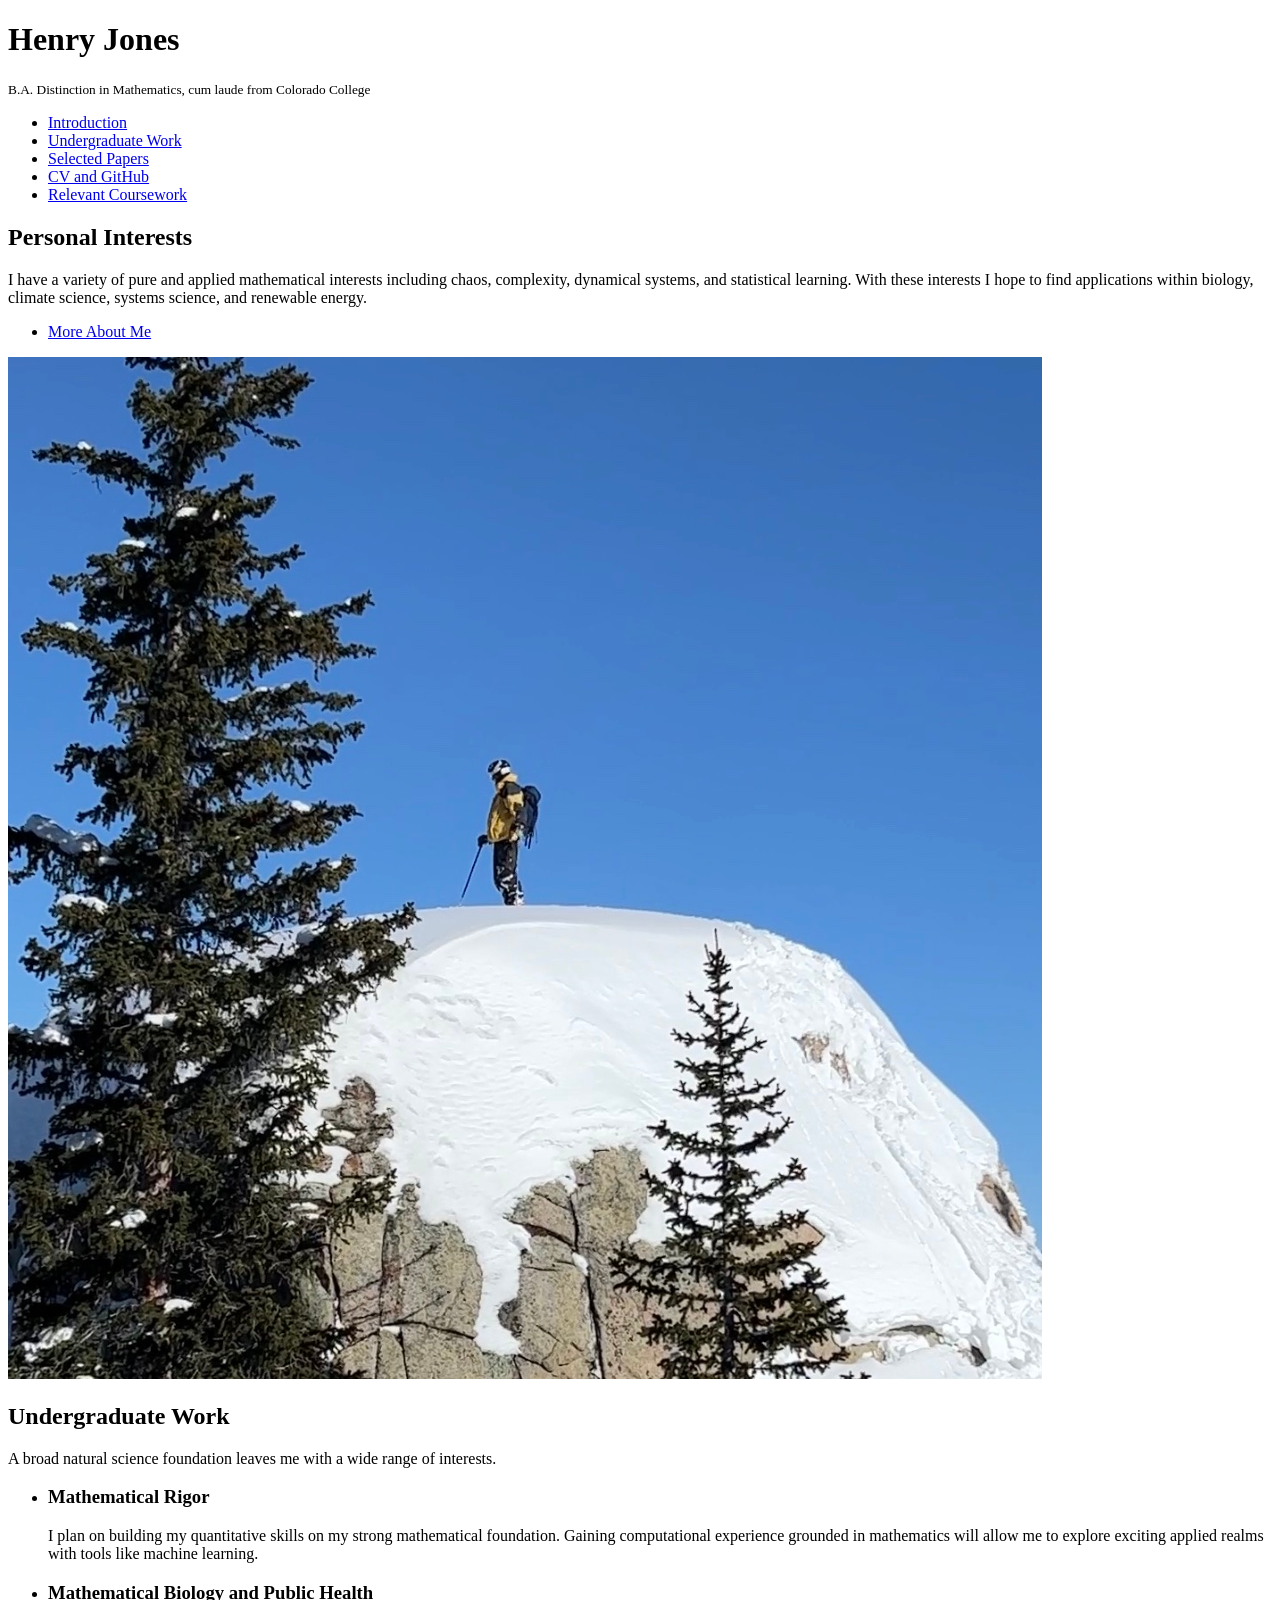
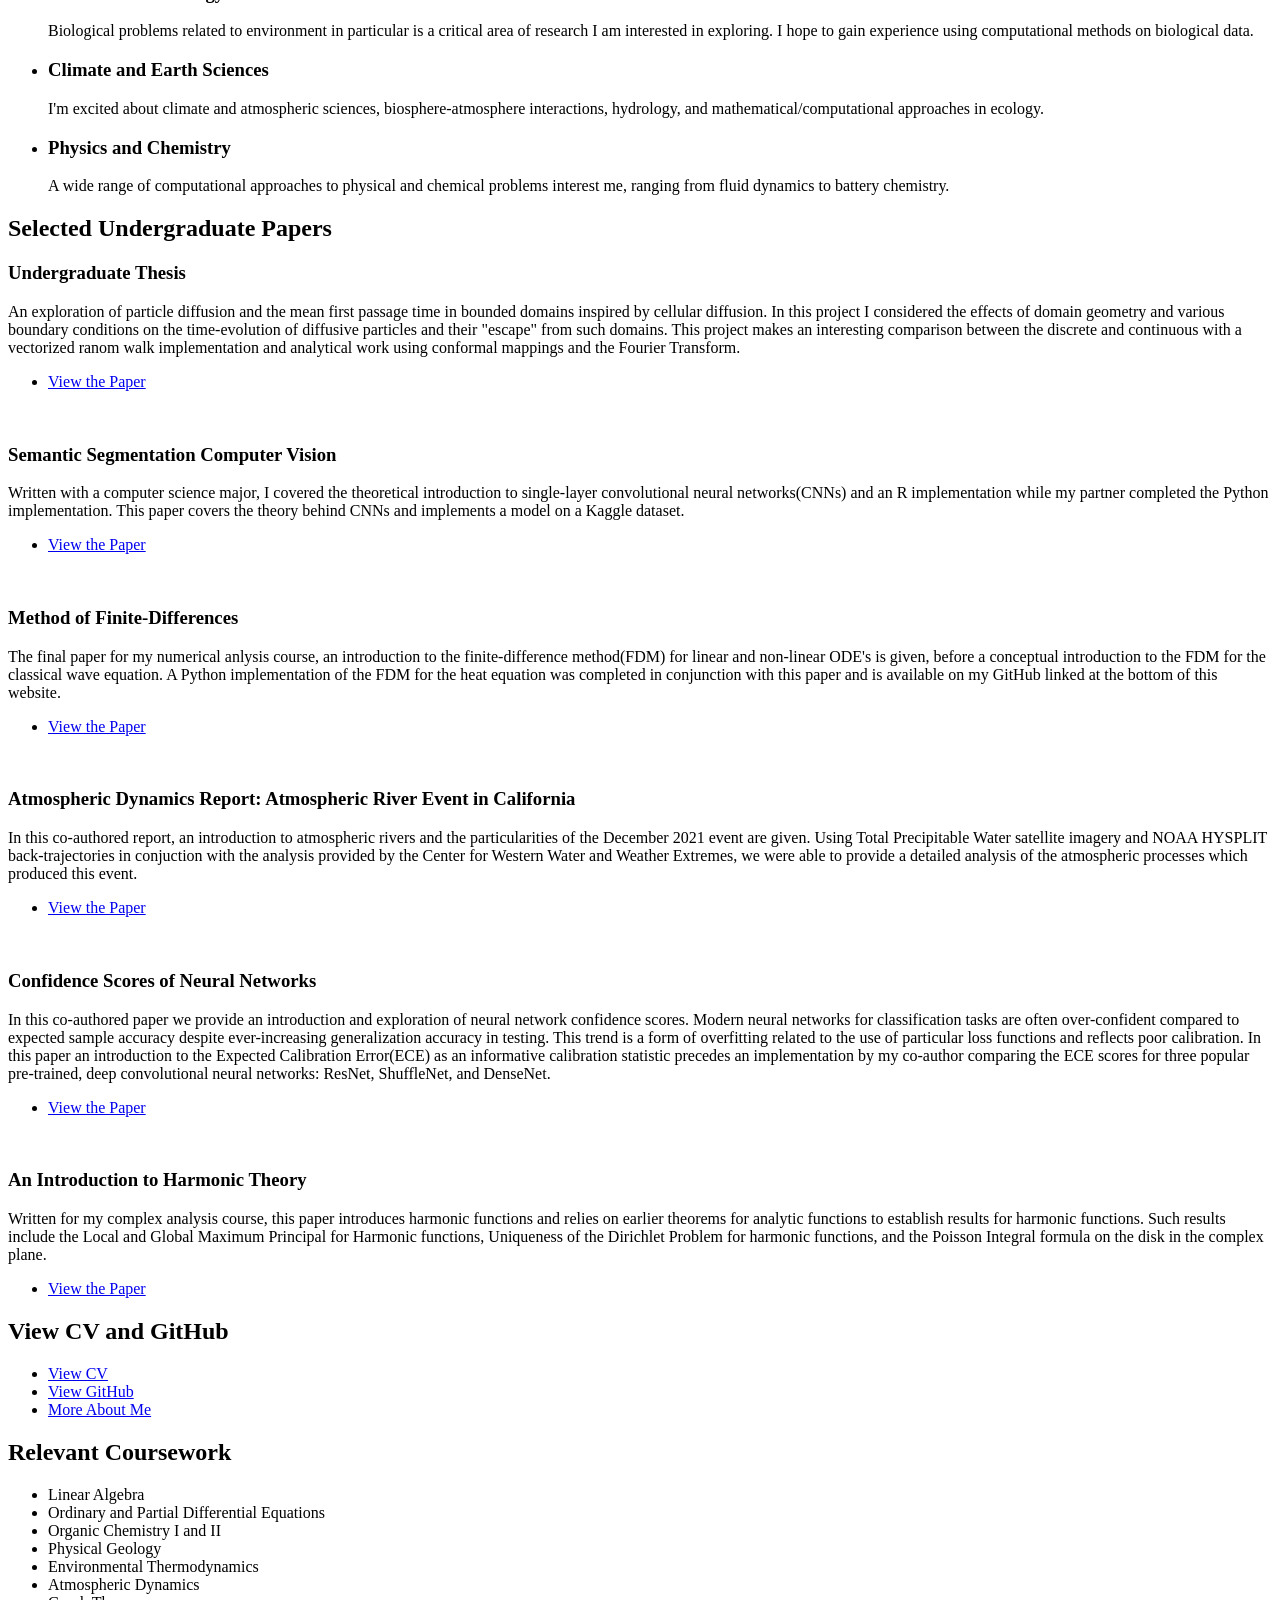
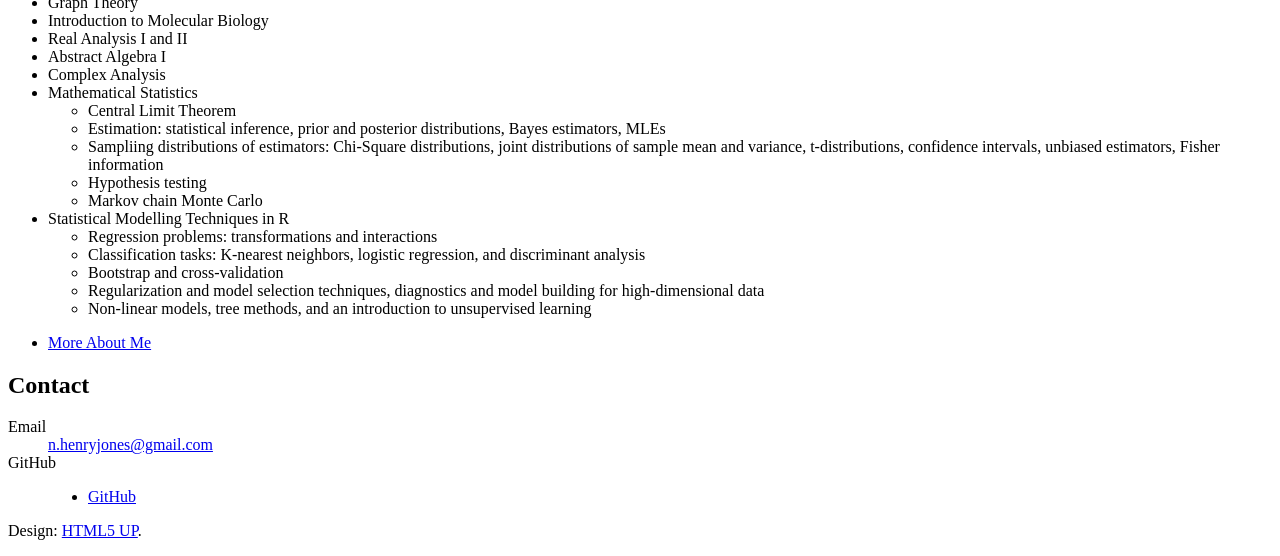
==== index.html @ f5f54dd8 "Updated Website" ====
<!DOCTYPE HTML>
<!--
	Stellar by HTML5 UP
	html5up.net | @ajlkn
	Free for personal and commercial use under the CCA 3.0 license (html5up.net/license)
-->
<html>
	<head>
		<title>Henry Jones</title>
		<meta charset="utf-8" />
		<meta name="viewport" content="width=device-width, initial-scale=1, user-scalable=no" />
		<link rel="stylesheet" href="assets/css/main.css" />
		<noscript><link rel="stylesheet" href="assets/css/noscript.css" /></noscript>
	</head>
	<body class="is-preload">

		<!-- Wrapper -->
			<div id="wrapper">

				<!-- Header -->
					<header id="header" class="alt">
						<h1>Henry Jones</h1>
						<p><small>B.A. Distinction in Mathematics, cum laude from Colorado College</small></p>
					</header>

				<!-- Nav -->
					<nav id="nav">
						<ul>
							<li><a href="#intro" class="active">Introduction</a></li>
							<li><a href="#first">Undergraduate Work</a></li>
							<li><a href="#second">Selected Papers</a></li>
							<li><a href="#cta">CV and GitHub</a></li>
							<li><a href="#courses">Relevant Coursework</a></li>
						</ul>
					</nav>

				<!-- Main -->
					<div id="main">

						<!-- Introduction -->
							<section id="intro" class="main">
								<div class="spotlight">
									<div class="content">
										<header class="major">
											<h2>Personal Interests</h2>
										</header>
										<p>I have a variety of pure and applied mathematical interests including chaos, complexity, dynamical systems, and statistical learning. With these interests I hope to find applications within biology, climate science, systems science, and renewable energy.</p>
										<ul class="actions">
											<li><a href="generic.html" class="button">More About Me</a></li>
										</ul>
									</div>
									<span class="image"><img src="images/me.jpg" alt="" /></span>
								</div>
							</section>

						<!-- First Section -->
							<section id="first" class="main special">
								<header class="major">
									<h2>Undergraduate Work</h2>
									<p>A broad natural science foundation leaves me with a wide range of interests.</p>
								</header>
								<ul class="features">
									<li>
										<span class="icon solid major style5 fa-wave-square"></span>
										<h3>Mathematical Rigor</h3>
										<p>I plan on building my quantitative skills on my strong mathematical foundation. Gaining computational experience grounded in mathematics will allow me to explore exciting applied realms with tools like machine learning.</p>
									</li>
									<li>
										<span class="icon solid major style3 fa-virus"></span>
										<h3>Mathematical Biology and Public Health</h3>
										<p>Biological problems related to environment in particular is a critical area of research I am interested in exploring. I hope to gain experience using computational methods on biological data.</p>
									</li>
									<li>
										<span class="icon solid major style3 fa-cloud"></span>
										<h3>Climate and Earth Sciences</h3>
										<p>I'm excited about climate and atmospheric sciences, biosphere-atmosphere interactions, hydrology, and mathematical/computational approaches in ecology.</p>
									</li>
									<li>
										<span class="icon solid major style1 fa-flask"></span>
										<h3>Physics and Chemistry</h3>
										<p> A wide range of computational approaches to physical and chemical problems interest me, ranging from fluid dynamics to battery chemistry.</p>
									</li>
								</ul>
							</section>

						<!-- Second Section -->
							<section id="second" class="main special">
								<header class="major">
									<h2>Selected Undergraduate Papers</h2>
								</header>
								<!-- First Paper-->
								<h3>
								Undergraduate Thesis
								</h3>
								<p>An exploration of particle diffusion and the mean first passage time in bounded domains inspired by cellular diffusion. In this project I considered the effects of domain geometry and various boundary conditions on the time-evolution of diffusive particles and their "escape" from such domains. This project makes an interesting comparison between the discrete and continuous with a vectorized ranom walk implementation and analytical work using conformal mappings and the Fourier Transform.</p>
								<footer class="major">
									<ul class="actions special">
										<li><a href="Thesis_Final_update.html" target = "_blank" class="button">View the Paper</a></li>
									</ul>
								</footer>
								<br>
								<!-- Second Paper-->
								<h3>
									Semantic Segmentation Computer Vision
								</h3>
								<p>Written with a computer science major, I covered the theoretical introduction to single-layer convolutional neural networks(CNNs) and an R implementation while my partner completed the Python implementation. This paper covers the theory behind CNNs and implements a model on a Kaggle dataset.</p>
								<footer class="major">
									<ul class="actions special">
										<li><a href="Stat_Modeling_Final_Paper.html" target = "_blank" class="button">View the Paper</a></li>
									</ul>
								</footer>
								<br>
								<!-- Third Paper-->
								<h3>
									Method of Finite-Differences
								</h3>
								<p>The final paper for my numerical anlysis course, an introduction to the finite-difference method(FDM) for linear and non-linear ODE's is given, before a conceptual introduction to the FDM for the classical wave equation. A Python implementation of the FDM for the heat equation was completed in conjunction with this paper and is available on my GitHub linked at the bottom of this website. </p>
								<footer class="major">
									<ul class="actions special">
										<li><a href="Numerical_Final_Project.html" target = "_blank" class="button">View the Paper</a></li>
									</ul>
								</footer>
								<br>
								<!-- Fourth Paper-->
								<h3>
									Atmospheric Dynamics Report: Atmospheric River Event in California
								</h3>
								<p>In this co-authored report, an introduction to atmospheric rivers and the particularities of the December 2021 event are given. Using Total Precipitable Water satellite imagery and NOAA HYSPLIT back-trajectories in conjuction with the analysis provided by the Center for Western Water and Weather Extremes, we were able to provide a detailed analysis of the atmospheric processes which produced this event.</p>
								<footer class="major">
									<ul class="actions special">
										<li><a href="Copy_EV333_Final_Paper.html" target = "_blank" class="button">View the Paper</a></li>
									</ul>
								</footer>
								<br>
								<!-- Fifth Paper-->
								<h3>
									Confidence Scores of Neural Networks
								</h3>
								<p>In this co-authored paper we provide an introduction and exploration of neural network confidence scores. Modern neural networks for classification tasks are often over-confident compared to expected sample accuracy despite ever-increasing generalization accuracy in testing. This trend is a form of overfitting related to the use of particular loss functions and reflects poor calibration. In this paper an introduction to the Expected Calibration Error(ECE) as an informative calibration statistic precedes an implementation by my co-author comparing the ECE scores for three popular pre-trained, deep convolutional neural networks: ResNet, ShuffleNet, and DenseNet.</p>
								<footer class="major">
									<ul class="actions special">
										<li><a href="Math_Stat_Finalcopy.html" target = "_blank" class="button">View the Paper</a></li>
									</ul>
								</footer>
								<br>
								<!-- Sixth Paper-->
								<h3>
									An Introduction to Harmonic Theory
								</h3>
								<p>Written for my complex analysis course, this paper introduces harmonic functions and relies on earlier theorems for analytic functions to establish results for harmonic functions. Such results include the Local and Global Maximum Principal for Harmonic functions, Uniqueness of the Dirichlet Problem for harmonic functions, and the Poisson Integral formula on the disk in the complex plane.</p>
								<footer class="major">
									<ul class="actions special">
										<li><a href="Complex_Final_Paper_hjcopy.html" target = "_blank" class="button">View the Paper</a></li>
									</ul>
								</footer>
							</section>

						<!-- Get Started -->
							<section id="cta" class="main special">
								<header class="major">
									<h2>View CV and GitHub</h2>
								</header>
								<footer class="major">
									<ul class="actions special">
										<li><a href="henry_jones_website_CV.html" target = "_blank" class="button primary">View CV</a></li>
										<li><a href="https://github.com/henrynjones" target = "_blank" class="button primary">View GitHub</a></li>
										<li><a href="generic.html" class="button">More About Me</a></li>
									</ul>
								</footer>
							</section>
						<!-- Get Started -->
							<section id="courses" class="main">
								<header class="major">
									<h2 type = "align-center">Relevant Coursework</h2>
								</header>
								<footer dir= "ltr">
									<ul style="list-style-type:disc;">
										<li>Linear Algebra</li>
										<li>Ordinary and Partial Differential Equations</li>
										<li>Organic Chemistry I and II</li>
										<li>Physical Geology</li>
										<li>Environmental Thermodynamics</li>
										<li>Atmospheric Dynamics</li>
										<li>Graph Theory</li>
										<li>Introduction to Molecular Biology</li>
										<li>Real Analysis I and II</li>
										<li>Abstract Algebra I</li>
										<li>Complex Analysis</li>
										<li>Mathematical Statistics
											<ul>
												<li>Central Limit Theorem</li>
												<li>Estimation: statistical inference, prior and posterior distributions, Bayes estimators, MLEs</li>
												<li>Sampliing distributions of estimators: Chi-Square distributions, joint distributions of sample mean and variance, t-distributions, confidence intervals, unbiased estimators, Fisher information</li> 
												<li>Hypothesis testing</li> 
												<li>Markov chain Monte Carlo</li></ul>
										</li>
										<li>Statistical Modelling Techniques in R 
											<ul>
												<li>Regression problems: transformations and interactions</li>
												<li>Classification tasks: K-nearest neighbors, logistic regression, and discriminant analysis</li> 
												<li>Bootstrap and cross-validation</li> 
												<li>Regularization and model selection techniques, diagnostics and model building for high-dimensional data</li>
												<li>Non-linear models, tree methods, and an introduction to unsupervised learning</li>
											</ul>
										</li>
										
									</ul>
								</footer>
							</section>
					</div>

				<!-- Footer -->
				<footer id="footer">
					<section class = "minor">
						<!--<h2>Aliquam sed mauris</h2>-->
						<!--<p>Sed lorem ipsum dolor sit amet et nullam consequat feugiat consequat magna adipiscing tempus etiam dolore veroeros. eget dapibus mauris. Cras aliquet, nisl ut viverra sollicitudin, ligula erat egestas velit, vitae tincidunt odio.</p>-->
						<ul class="actions">
							<li><a href="generic.html" class="button">More About Me</a></li>
						</ul>
					</section>
					<section class = "major">
						<h2>Contact</h2>
						<dl class="alt">
							<!--<dt>Address</dt>-->
							<!--<dd>1234 Somewhere Road &bull; Nashville, TN 00000 &bull; USA</dd>-->
							<!--<dt>Phone</dt>-->
							<!--<dd>(000) 000-0000 x 0000</dd>-->
							<dt>Email</dt>
							<dd><a href="mailto:n.henryjones@gmail.com">n.henryjones@gmail.com</a></dd>
							<dt>GitHub</dt>
							<dd>
							<ul class="icons">
								<li><a href="https://github.com/henrynjones" target = "_blank" class="icon brands fa-github alt"><span class="label">GitHub</span></a></li>
							</ul>
							</dd>
						</dl>
					</section>
					<p class="copyright"> Design: <a href="https://html5up.net">HTML5 UP</a>.</p>
				</footer>

			</div>

		<!-- Scripts -->
			<script src="assets/js/jquery.min.js"></script>
			<script src="assets/js/jquery.scrollex.min.js"></script>
			<script src="assets/js/jquery.scrolly.min.js"></script>
			<script src="assets/js/browser.min.js"></script>
			<script src="assets/js/breakpoints.min.js"></script>
			<script src="assets/js/util.js"></script>
			<script src="assets/js/main.js"></script>

	</body>
</html>
---- assets/css/main.css ----
@import url(fontawesome-all.min.css);
@import 'https://fonts.googleapis.com/css?family=Source+Sans+Pro:300,400';

/*
	Stellar by HTML5 UP
	html5up.net | @ajlkn
	Free for personal and commercial use under the CCA 3.0 license (html5up.net/license)
*/

html, body, div, span, applet, object,
iframe, h1, h2, h3, h4, h5, h6, p, blockquote,
pre, a, abbr, acronym, address, big, cite,
code, del, dfn, em, img, ins, kbd, q, s, samp,
small, strike, strong, sub, sup, tt, var, b,
u, i, center, dl, dt, dd, ol, ul, li, fieldset,
form, label, legend, table, caption, tbody,
tfoot, thead, tr, th, td, article, aside,
canvas, details, embed, figure, figcaption,
footer, header, hgroup, menu, nav, output, ruby,
section, summary, time, mark, audio, video {
	margin: 0;
	padding: 0;
	border: 0;
	font-size: 100%;
	font: inherit;
	vertical-align: baseline;}

article, aside, details, figcaption, figure,
footer, header, hgroup, menu, nav, section {
	display: block;}

body {
	line-height: 1;
}

ol, ul {
	list-style: none;
}

blockquote, q {
	quotes: none;
}

	blockquote:before, blockquote:after, q:before, q:after {
		content: '';
		content: none;
	}

table {
	border-collapse: collapse;
	border-spacing: 0;
}

body {
	-webkit-text-size-adjust: none;
}

mark {
	background-color: transparent;
	color: inherit;
}

input::-moz-focus-inner {
	border: 0;
	padding: 0;
}

input, select, textarea {
	-moz-appearance: none;
	-webkit-appearance: none;
	-ms-appearance: none;
	appearance: none;
}

/* Basic */

	@-ms-viewport {
		width: device-width;
	}

	body {
		-ms-overflow-style: scrollbar;
	}

	@media screen and (max-width: 480px) {

		html, body {
			min-width: 320px;
		}

	}

	html {
		box-sizing: border-box;
	}

	*, *:before, *:after {
		box-sizing: inherit;
	}

	body {
		background-color: #935d8c;
		background-image: url("images/overlay.png"), -moz-linear-gradient(45deg, #e37682 15%, #5f4d93 85%);
		background-image: url("images/overlay.png"), -webkit-linear-gradient(45deg, #e37682 15%, #5f4d93 85%);
		background-image: url("images/overlay.png"), -ms-linear-gradient(45deg, #e37682 15%, #5f4d93 85%);
		background-image: url("images/overlay.png"), linear-gradient(45deg, #e37682 15%, #5f4d93 85%);
	}

		body.is-preload *, body.is-preload *:before, body.is-preload *:after {
			-moz-animation: none !important;
			-webkit-animation: none !important;
			-ms-animation: none !important;
			animation: none !important;
			-moz-transition: none !important;
			-webkit-transition: none !important;
			-ms-transition: none !important;
			transition: none !important;
		}

/* Type */

	body {
		background-color: #935d8c;
		color: rgba(255, 255, 255, 0.65);
	}

	body, input, select, textarea {
		font-family: "Source Sans Pro", Helvetica, sans-serif;
		font-size: 17pt;
		font-weight: 300;
		line-height: 1.65;
	}

		@media screen and (max-width: 1680px) {

			body, input, select, textarea {
				font-size: 14pt;
			}

		}

		@media screen and (max-width: 1280px) {

			body, input, select, textarea {
				font-size: 12pt;
			}

		}

		@media screen and (max-width: 360px) {

			body, input, select, textarea {
				font-size: 11pt;
			}

		}

	a {
		-moz-transition: color 0.2s ease, border-bottom 0.2s ease;
		-webkit-transition: color 0.2s ease, border-bottom 0.2s ease;
		-ms-transition: color 0.2s ease, border-bottom 0.2s ease;
		transition: color 0.2s ease, border-bottom 0.2s ease;
		text-decoration: none;
		border-bottom: dotted 1px;
		color: inherit;
	}

		a:hover {
			border-bottom-color: transparent;
		}

	strong, b {
		font-weight: 400;
	}

	em, i {
		font-style: italic;
	}

	p {
		margin: 0 0 2em 0;
	}

		p.content {
			-moz-columns: 20em 2;
			-webkit-columns: 20em 2;
			-ms-columns: 20em 2;
			columns: 20em 2;
			-moz-column-gap: 2em;
			-webkit-column-gap: 2em;
			-ms-column-gap: 2em;
			column-gap: 2em;
			text-align: justify;
		}

	h1, h2, h3, h4, h5, h6 {
		font-weight: 300;
		line-height: 1.5;
		margin: 0 0 0.7em 0;
		letter-spacing: -0.025em;
	}

		h1 a, h2 a, h3 a, h4 a, h5 a, h6 a {
			color: inherit;
			text-decoration: none;
		}

	h1 {
		font-size: 2.5em;
		line-height: 1.2;
	}

	h2 {
		font-size: 1.5em;
	}

	h3 {
		font-size: 1.25em;
	}

	h4 {
		font-size: 1.1em;
	}

	h5 {
		font-size: 0.9em;
	}

	h6 {
		font-size: 0.7em;
	}

	@media screen and (max-width: 736px) {

		h1 {
			font-size: 2em;
		}

	}

	sub {
		font-size: 0.8em;
		position: relative;
		top: 0.5em;
	}

	sup {
		font-size: 0.8em;
		position: relative;
		top: -0.5em;
	}

	blockquote {
		border-left: solid 4px;
		font-style: italic;
		margin: 0 0 2em 0;
		padding: 0.5em 0 0.5em 2em;
	}

	code {
		border-radius: 8px;
		border: solid 1px;
		font-family: "Courier New", monospace;
		font-size: 0.9em;
		margin: 0 0.25em;
		padding: 0.25em 0.65em;
	}

	pre {
		-webkit-overflow-scrolling: touch;
		font-family: "Courier New", monospace;
		font-size: 0.9em;
		margin: 0 0 2em 0;
	}

		pre code {
			display: block;
			line-height: 1.75;
			padding: 1em 1.5em;
			overflow-x: auto;
		}

	hr {
		border: 0;
		border-bottom: solid 1px;
		margin: 2em 0;
	}

		hr.major {
			margin: 3em 0;
		}

	.align-left {
		text-align: left;
	}

	.align-center {
		text-align: center;
	}

	.align-right {
		text-align: right;
	}

	input, select, textarea {
		color: #ffffff;
	}

	a:hover {
		color: #ffffff;
	}

	strong, b {
		color: #ffffff;
	}

	h1, h2, h3, h4, h5, h6 {
		color: #ffffff;
	}

	blockquote {
		border-left-color: rgba(255, 255, 255, 0.35);
	}

	code {
		background: rgba(255, 255, 255, 0.075);
		border-color: rgba(255, 255, 255, 0.35);
	}

	hr {
		border-bottom-color: rgba(255, 255, 255, 0.35);
	}

/* Row */

	.row {
		display: flex;
		flex-wrap: wrap;
		box-sizing: border-box;
		align-items: stretch;
	}

		.row > * {
			box-sizing: border-box;
		}

		.row.gtr-uniform > * > :last-child {
			margin-bottom: 0;
		}

		.row.aln-left {
			justify-content: flex-start;
		}

		.row.aln-center {
			justify-content: center;
		}

		.row.aln-right {
			justify-content: flex-end;
		}

		.row.aln-top {
			align-items: flex-start;
		}

		.row.aln-middle {
			align-items: center;
		}

		.row.aln-bottom {
			align-items: flex-end;
		}

		.row > .imp {
			order: -1;
		}

		.row > .col-1 {
			width: 8.33333%;
		}

		.row > .off-1 {
			margin-left: 8.33333%;
		}

		.row > .col-2 {
			width: 16.66667%;
		}

		.row > .off-2 {
			margin-left: 16.66667%;
		}

		.row > .col-3 {
			width: 25%;
		}

		.row > .off-3 {
			margin-left: 25%;
		}

		.row > .col-4 {
			width: 33.33333%;
		}

		.row > .off-4 {
			margin-left: 33.33333%;
		}

		.row > .col-5 {
			width: 41.66667%;
		}

		.row > .off-5 {
			margin-left: 41.66667%;
		}

		.row > .col-6 {
			width: 50%;
		}

		.row > .off-6 {
			margin-left: 50%;
		}

		.row > .col-7 {
			width: 58.33333%;
		}

		.row > .off-7 {
			margin-left: 58.33333%;
		}

		.row > .col-8 {
			width: 66.66667%;
		}

		.row > .off-8 {
			margin-left: 66.66667%;
		}

		.row > .col-9 {
			width: 75%;
		}

		.row > .off-9 {
			margin-left: 75%;
		}

		.row > .col-10 {
			width: 83.33333%;
		}

		.row > .off-10 {
			margin-left: 83.33333%;
		}

		.row > .col-11 {
			width: 91.66667%;
		}

		.row > .off-11 {
			margin-left: 91.66667%;
		}

		.row > .col-12 {
			width: 100%;
		}

		.row > .off-12 {
			margin-left: 100%;
		}

		.row.gtr-0 {
			margin-top: 0;
			margin-left: 0em;
		}

			.row.gtr-0 > * {
				padding: 0 0 0 0em;
			}

			.row.gtr-0.gtr-uniform {
				margin-top: 0em;
			}

				.row.gtr-0.gtr-uniform > * {
					padding-top: 0em;
				}

		.row.gtr-25 {
			margin-top: 0;
			margin-left: -0.375em;
		}

			.row.gtr-25 > * {
				padding: 0 0 0 0.375em;
			}

			.row.gtr-25.gtr-uniform {
				margin-top: -0.375em;
			}

				.row.gtr-25.gtr-uniform > * {
					padding-top: 0.375em;
				}

		.row.gtr-50 {
			margin-top: 0;
			margin-left: -0.75em;
		}

			.row.gtr-50 > * {
				padding: 0 0 0 0.75em;
			}

			.row.gtr-50.gtr-uniform {
				margin-top: -0.75em;
			}

				.row.gtr-50.gtr-uniform > * {
					padding-top: 0.75em;
				}

		.row {
			margin-top: 0;
			margin-left: -1.5em;
		}

			.row > * {
				padding: 0 0 0 1.5em;
			}

			.row.gtr-uniform {
				margin-top: -1.5em;
			}

				.row.gtr-uniform > * {
					padding-top: 1.5em;
				}

		.row.gtr-150 {
			margin-top: 0;
			margin-left: -2.25em;
		}

			.row.gtr-150 > * {
				padding: 0 0 0 2.25em;
			}

			.row.gtr-150.gtr-uniform {
				margin-top: -2.25em;
			}

				.row.gtr-150.gtr-uniform > * {
					padding-top: 2.25em;
				}

		.row.gtr-200 {
			margin-top: 0;
			margin-left: -3em;
		}

			.row.gtr-200 > * {
				padding: 0 0 0 3em;
			}

			.row.gtr-200.gtr-uniform {
				margin-top: -3em;
			}

				.row.gtr-200.gtr-uniform > * {
					padding-top: 3em;
				}

		@media screen and (max-width: 1680px) {

			.row {
				display: flex;
				flex-wrap: wrap;
				box-sizing: border-box;
				align-items: stretch;
			}

				.row > * {
					box-sizing: border-box;
				}

				.row.gtr-uniform > * > :last-child {
					margin-bottom: 0;
				}

				.row.aln-left {
					justify-content: flex-start;
				}

				.row.aln-center {
					justify-content: center;
				}

				.row.aln-right {
					justify-content: flex-end;
				}

				.row.aln-top {
					align-items: flex-start;
				}

				.row.aln-middle {
					align-items: center;
				}

				.row.aln-bottom {
					align-items: flex-end;
				}

				.row > .imp-xlarge {
					order: -1;
				}

				.row > .col-1-xlarge {
					width: 8.33333%;
				}

				.row > .off-1-xlarge {
					margin-left: 8.33333%;
				}

				.row > .col-2-xlarge {
					width: 16.66667%;
				}

				.row > .off-2-xlarge {
					margin-left: 16.66667%;
				}

				.row > .col-3-xlarge {
					width: 25%;
				}

				.row > .off-3-xlarge {
					margin-left: 25%;
				}

				.row > .col-4-xlarge {
					width: 33.33333%;
				}

				.row > .off-4-xlarge {
					margin-left: 33.33333%;
				}

				.row > .col-5-xlarge {
					width: 41.66667%;
				}

				.row > .off-5-xlarge {
					margin-left: 41.66667%;
				}

				.row > .col-6-xlarge {
					width: 50%;
				}

				.row > .off-6-xlarge {
					margin-left: 50%;
				}

				.row > .col-7-xlarge {
					width: 58.33333%;
				}

				.row > .off-7-xlarge {
					margin-left: 58.33333%;
				}

				.row > .col-8-xlarge {
					width: 66.66667%;
				}

				.row > .off-8-xlarge {
					margin-left: 66.66667%;
				}

				.row > .col-9-xlarge {
					width: 75%;
				}

				.row > .off-9-xlarge {
					margin-left: 75%;
				}

				.row > .col-10-xlarge {
					width: 83.33333%;
				}

				.row > .off-10-xlarge {
					margin-left: 83.33333%;
				}

				.row > .col-11-xlarge {
					width: 91.66667%;
				}

				.row > .off-11-xlarge {
					margin-left: 91.66667%;
				}

				.row > .col-12-xlarge {
					width: 100%;
				}

				.row > .off-12-xlarge {
					margin-left: 100%;
				}

				.row.gtr-0 {
					margin-top: 0;
					margin-left: 0em;
				}

					.row.gtr-0 > * {
						padding: 0 0 0 0em;
					}

					.row.gtr-0.gtr-uniform {
						margin-top: 0em;
					}

						.row.gtr-0.gtr-uniform > * {
							padding-top: 0em;
						}

				.row.gtr-25 {
					margin-top: 0;
					margin-left: -0.375em;
				}

					.row.gtr-25 > * {
						padding: 0 0 0 0.375em;
					}

					.row.gtr-25.gtr-uniform {
						margin-top: -0.375em;
					}

						.row.gtr-25.gtr-uniform > * {
							padding-top: 0.375em;
						}

				.row.gtr-50 {
					margin-top: 0;
					margin-left: -0.75em;
				}

					.row.gtr-50 > * {
						padding: 0 0 0 0.75em;
					}

					.row.gtr-50.gtr-uniform {
						margin-top: -0.75em;
					}

						.row.gtr-50.gtr-uniform > * {
							padding-top: 0.75em;
						}

				.row {
					margin-top: 0;
					margin-left: -1.5em;
				}

					.row > * {
						padding: 0 0 0 1.5em;
					}

					.row.gtr-uniform {
						margin-top: -1.5em;
					}

						.row.gtr-uniform > * {
							padding-top: 1.5em;
						}

				.row.gtr-150 {
					margin-top: 0;
					margin-left: -2.25em;
				}

					.row.gtr-150 > * {
						padding: 0 0 0 2.25em;
					}

					.row.gtr-150.gtr-uniform {
						margin-top: -2.25em;
					}

						.row.gtr-150.gtr-uniform > * {
							padding-top: 2.25em;
						}

				.row.gtr-200 {
					margin-top: 0;
					margin-left: -3em;
				}

					.row.gtr-200 > * {
						padding: 0 0 0 3em;
					}

					.row.gtr-200.gtr-uniform {
						margin-top: -3em;
					}

						.row.gtr-200.gtr-uniform > * {
							padding-top: 3em;
						}

		}

		@media screen and (max-width: 1280px) {

			.row {
				display: flex;
				flex-wrap: wrap;
				box-sizing: border-box;
				align-items: stretch;
			}

				.row > * {
					box-sizing: border-box;
				}

				.row.gtr-uniform > * > :last-child {
					margin-bottom: 0;
				}

				.row.aln-left {
					justify-content: flex-start;
				}

				.row.aln-center {
					justify-content: center;
				}

				.row.aln-right {
					justify-content: flex-end;
				}

				.row.aln-top {
					align-items: flex-start;
				}

				.row.aln-middle {
					align-items: center;
				}

				.row.aln-bottom {
					align-items: flex-end;
				}

				.row > .imp-large {
					order: -1;
				}

				.row > .col-1-large {
					width: 8.33333%;
				}

				.row > .off-1-large {
					margin-left: 8.33333%;
				}

				.row > .col-2-large {
					width: 16.66667%;
				}

				.row > .off-2-large {
					margin-left: 16.66667%;
				}

				.row > .col-3-large {
					width: 25%;
				}

				.row > .off-3-large {
					margin-left: 25%;
				}

				.row > .col-4-large {
					width: 33.33333%;
				}

				.row > .off-4-large {
					margin-left: 33.33333%;
				}

				.row > .col-5-large {
					width: 41.66667%;
				}

				.row > .off-5-large {
					margin-left: 41.66667%;
				}

				.row > .col-6-large {
					width: 50%;
				}

				.row > .off-6-large {
					margin-left: 50%;
				}

				.row > .col-7-large {
					width: 58.33333%;
				}

				.row > .off-7-large {
					margin-left: 58.33333%;
				}

				.row > .col-8-large {
					width: 66.66667%;
				}

				.row > .off-8-large {
					margin-left: 66.66667%;
				}

				.row > .col-9-large {
					width: 75%;
				}

				.row > .off-9-large {
					margin-left: 75%;
				}

				.row > .col-10-large {
					width: 83.33333%;
				}

				.row > .off-10-large {
					margin-left: 83.33333%;
				}

				.row > .col-11-large {
					width: 91.66667%;
				}

				.row > .off-11-large {
					margin-left: 91.66667%;
				}

				.row > .col-12-large {
					width: 100%;
				}

				.row > .off-12-large {
					margin-left: 100%;
				}

				.row.gtr-0 {
					margin-top: 0;
					margin-left: 0em;
				}

					.row.gtr-0 > * {
						padding: 0 0 0 0em;
					}

					.row.gtr-0.gtr-uniform {
						margin-top: 0em;
					}

						.row.gtr-0.gtr-uniform > * {
							padding-top: 0em;
						}

				.row.gtr-25 {
					margin-top: 0;
					margin-left: -0.375em;
				}

					.row.gtr-25 > * {
						padding: 0 0 0 0.375em;
					}

					.row.gtr-25.gtr-uniform {
						margin-top: -0.375em;
					}

						.row.gtr-25.gtr-uniform > * {
							padding-top: 0.375em;
						}

				.row.gtr-50 {
					margin-top: 0;
					margin-left: -0.75em;
				}

					.row.gtr-50 > * {
						padding: 0 0 0 0.75em;
					}

					.row.gtr-50.gtr-uniform {
						margin-top: -0.75em;
					}

						.row.gtr-50.gtr-uniform > * {
							padding-top: 0.75em;
						}

				.row {
					margin-top: 0;
					margin-left: -1.5em;
				}

					.row > * {
						padding: 0 0 0 1.5em;
					}

					.row.gtr-uniform {
						margin-top: -1.5em;
					}

						.row.gtr-uniform > * {
							padding-top: 1.5em;
						}

				.row.gtr-150 {
					margin-top: 0;
					margin-left: -2.25em;
				}

					.row.gtr-150 > * {
						padding: 0 0 0 2.25em;
					}

					.row.gtr-150.gtr-uniform {
						margin-top: -2.25em;
					}

						.row.gtr-150.gtr-uniform > * {
							padding-top: 2.25em;
						}

				.row.gtr-200 {
					margin-top: 0;
					margin-left: -3em;
				}

					.row.gtr-200 > * {
						padding: 0 0 0 3em;
					}

					.row.gtr-200.gtr-uniform {
						margin-top: -3em;
					}

						.row.gtr-200.gtr-uniform > * {
							padding-top: 3em;
						}

		}

		@media screen and (max-width: 980px) {

			.row {
				display: flex;
				flex-wrap: wrap;
				box-sizing: border-box;
				align-items: stretch;
			}

				.row > * {
					box-sizing: border-box;
				}

				.row.gtr-uniform > * > :last-child {
					margin-bottom: 0;
				}

				.row.aln-left {
					justify-content: flex-start;
				}

				.row.aln-center {
					justify-content: center;
				}

				.row.aln-right {
					justify-content: flex-end;
				}

				.row.aln-top {
					align-items: flex-start;
				}

				.row.aln-middle {
					align-items: center;
				}

				.row.aln-bottom {
					align-items: flex-end;
				}

				.row > .imp-medium {
					order: -1;
				}

				.row > .col-1-medium {
					width: 8.33333%;
				}

				.row > .off-1-medium {
					margin-left: 8.33333%;
				}

				.row > .col-2-medium {
					width: 16.66667%;
				}

				.row > .off-2-medium {
					margin-left: 16.66667%;
				}

				.row > .col-3-medium {
					width: 25%;
				}

				.row > .off-3-medium {
					margin-left: 25%;
				}

				.row > .col-4-medium {
					width: 33.33333%;
				}

				.row > .off-4-medium {
					margin-left: 33.33333%;
				}

				.row > .col-5-medium {
					width: 41.66667%;
				}

				.row > .off-5-medium {
					margin-left: 41.66667%;
				}

				.row > .col-6-medium {
					width: 50%;
				}

				.row > .off-6-medium {
					margin-left: 50%;
				}

				.row > .col-7-medium {
					width: 58.33333%;
				}

				.row > .off-7-medium {
					margin-left: 58.33333%;
				}

				.row > .col-8-medium {
					width: 66.66667%;
				}

				.row > .off-8-medium {
					margin-left: 66.66667%;
				}

				.row > .col-9-medium {
					width: 75%;
				}

				.row > .off-9-medium {
					margin-left: 75%;
				}

				.row > .col-10-medium {
					width: 83.33333%;
				}

				.row > .off-10-medium {
					margin-left: 83.33333%;
				}

				.row > .col-11-medium {
					width: 91.66667%;
				}

				.row > .off-11-medium {
					margin-left: 91.66667%;
				}

				.row > .col-12-medium {
					width: 100%;
				}

				.row > .off-12-medium {
					margin-left: 100%;
				}

				.row.gtr-0 {
					margin-top: 0;
					margin-left: 0em;
				}

					.row.gtr-0 > * {
						padding: 0 0 0 0em;
					}

					.row.gtr-0.gtr-uniform {
						margin-top: 0em;
					}

						.row.gtr-0.gtr-uniform > * {
							padding-top: 0em;
						}

				.row.gtr-25 {
					margin-top: 0;
					margin-left: -0.375em;
				}

					.row.gtr-25 > * {
						padding: 0 0 0 0.375em;
					}

					.row.gtr-25.gtr-uniform {
						margin-top: -0.375em;
					}

						.row.gtr-25.gtr-uniform > * {
							padding-top: 0.375em;
						}

				.row.gtr-50 {
					margin-top: 0;
					margin-left: -0.75em;
				}

					.row.gtr-50 > * {
						padding: 0 0 0 0.75em;
					}

					.row.gtr-50.gtr-uniform {
						margin-top: -0.75em;
					}

						.row.gtr-50.gtr-uniform > * {
							padding-top: 0.75em;
						}

				.row {
					margin-top: 0;
					margin-left: -1.5em;
				}

					.row > * {
						padding: 0 0 0 1.5em;
					}

					.row.gtr-uniform {
						margin-top: -1.5em;
					}

						.row.gtr-uniform > * {
							padding-top: 1.5em;
						}

				.row.gtr-150 {
					margin-top: 0;
					margin-left: -2.25em;
				}

					.row.gtr-150 > * {
						padding: 0 0 0 2.25em;
					}

					.row.gtr-150.gtr-uniform {
						margin-top: -2.25em;
					}

						.row.gtr-150.gtr-uniform > * {
							padding-top: 2.25em;
						}

				.row.gtr-200 {
					margin-top: 0;
					margin-left: -3em;
				}

					.row.gtr-200 > * {
						padding: 0 0 0 3em;
					}

					.row.gtr-200.gtr-uniform {
						margin-top: -3em;
					}

						.row.gtr-200.gtr-uniform > * {
							padding-top: 3em;
						}

		}

		@media screen and (max-width: 736px) {

			.row {
				display: flex;
				flex-wrap: wrap;
				box-sizing: border-box;
				align-items: stretch;
			}

				.row > * {
					box-sizing: border-box;
				}

				.row.gtr-uniform > * > :last-child {
					margin-bottom: 0;
				}

				.row.aln-left {
					justify-content: flex-start;
				}

				.row.aln-center {
					justify-content: center;
				}

				.row.aln-right {
					justify-content: flex-end;
				}

				.row.aln-top {
					align-items: flex-start;
				}

				.row.aln-middle {
					align-items: center;
				}

				.row.aln-bottom {
					align-items: flex-end;
				}

				.row > .imp-small {
					order: -1;
				}

				.row > .col-1-small {
					width: 8.33333%;
				}

				.row > .off-1-small {
					margin-left: 8.33333%;
				}

				.row > .col-2-small {
					width: 16.66667%;
				}

				.row > .off-2-small {
					margin-left: 16.66667%;
				}

				.row > .col-3-small {
					width: 25%;
				}

				.row > .off-3-small {
					margin-left: 25%;
				}

				.row > .col-4-small {
					width: 33.33333%;
				}

				.row > .off-4-small {
					margin-left: 33.33333%;
				}

				.row > .col-5-small {
					width: 41.66667%;
				}

				.row > .off-5-small {
					margin-left: 41.66667%;
				}

				.row > .col-6-small {
					width: 50%;
				}

				.row > .off-6-small {
					margin-left: 50%;
				}

				.row > .col-7-small {
					width: 58.33333%;
				}

				.row > .off-7-small {
					margin-left: 58.33333%;
				}

				.row > .col-8-small {
					width: 66.66667%;
				}

				.row > .off-8-small {
					margin-left: 66.66667%;
				}

				.row > .col-9-small {
					width: 75%;
				}

				.row > .off-9-small {
					margin-left: 75%;
				}

				.row > .col-10-small {
					width: 83.33333%;
				}

				.row > .off-10-small {
					margin-left: 83.33333%;
				}

				.row > .col-11-small {
					width: 91.66667%;
				}

				.row > .off-11-small {
					margin-left: 91.66667%;
				}

				.row > .col-12-small {
					width: 100%;
				}

				.row > .off-12-small {
					margin-left: 100%;
				}

				.row.gtr-0 {
					margin-top: 0;
					margin-left: 0em;
				}

					.row.gtr-0 > * {
						padding: 0 0 0 0em;
					}

					.row.gtr-0.gtr-uniform {
						margin-top: 0em;
					}

						.row.gtr-0.gtr-uniform > * {
							padding-top: 0em;
						}

				.row.gtr-25 {
					margin-top: 0;
					margin-left: -0.25em;
				}

					.row.gtr-25 > * {
						padding: 0 0 0 0.25em;
					}

					.row.gtr-25.gtr-uniform {
						margin-top: -0.25em;
					}

						.row.gtr-25.gtr-uniform > * {
							padding-top: 0.25em;
						}

				.row.gtr-50 {
					margin-top: 0;
					margin-left: -0.5em;
				}

					.row.gtr-50 > * {
						padding: 0 0 0 0.5em;
					}

					.row.gtr-50.gtr-uniform {
						margin-top: -0.5em;
					}

						.row.gtr-50.gtr-uniform > * {
							padding-top: 0.5em;
						}

				.row {
					margin-top: 0;
					margin-left: -1em;
				}

					.row > * {
						padding: 0 0 0 1em;
					}

					.row.gtr-uniform {
						margin-top: -1em;
					}

						.row.gtr-uniform > * {
							padding-top: 1em;
						}

				.row.gtr-150 {
					margin-top: 0;
					margin-left: -1.5em;
				}

					.row.gtr-150 > * {
						padding: 0 0 0 1.5em;
					}

					.row.gtr-150.gtr-uniform {
						margin-top: -1.5em;
					}

						.row.gtr-150.gtr-uniform > * {
							padding-top: 1.5em;
						}

				.row.gtr-200 {
					margin-top: 0;
					margin-left: -2em;
				}

					.row.gtr-200 > * {
						padding: 0 0 0 2em;
					}

					.row.gtr-200.gtr-uniform {
						margin-top: -2em;
					}

						.row.gtr-200.gtr-uniform > * {
							padding-top: 2em;
						}

		}

		@media screen and (max-width: 480px) {

			.row {
				display: flex;
				flex-wrap: wrap;
				box-sizing: border-box;
				align-items: stretch;
			}

				.row > * {
					box-sizing: border-box;
				}

				.row.gtr-uniform > * > :last-child {
					margin-bottom: 0;
				}

				.row.aln-left {
					justify-content: flex-start;
				}

				.row.aln-center {
					justify-content: center;
				}

				.row.aln-right {
					justify-content: flex-end;
				}

				.row.aln-top {
					align-items: flex-start;
				}

				.row.aln-middle {
					align-items: center;
				}

				.row.aln-bottom {
					align-items: flex-end;
				}

				.row > .imp-xsmall {
					order: -1;
				}

				.row > .col-1-xsmall {
					width: 8.33333%;
				}

				.row > .off-1-xsmall {
					margin-left: 8.33333%;
				}

				.row > .col-2-xsmall {
					width: 16.66667%;
				}

				.row > .off-2-xsmall {
					margin-left: 16.66667%;
				}

				.row > .col-3-xsmall {
					width: 25%;
				}

				.row > .off-3-xsmall {
					margin-left: 25%;
				}

				.row > .col-4-xsmall {
					width: 33.33333%;
				}

				.row > .off-4-xsmall {
					margin-left: 33.33333%;
				}

				.row > .col-5-xsmall {
					width: 41.66667%;
				}

				.row > .off-5-xsmall {
					margin-left: 41.66667%;
				}

				.row > .col-6-xsmall {
					width: 50%;
				}

				.row > .off-6-xsmall {
					margin-left: 50%;
				}

				.row > .col-7-xsmall {
					width: 58.33333%;
				}

				.row > .off-7-xsmall {
					margin-left: 58.33333%;
				}

				.row > .col-8-xsmall {
					width: 66.66667%;
				}

				.row > .off-8-xsmall {
					margin-left: 66.66667%;
				}

				.row > .col-9-xsmall {
					width: 75%;
				}

				.row > .off-9-xsmall {
					margin-left: 75%;
				}

				.row > .col-10-xsmall {
					width: 83.33333%;
				}

				.row > .off-10-xsmall {
					margin-left: 83.33333%;
				}

				.row > .col-11-xsmall {
					width: 91.66667%;
				}

				.row > .off-11-xsmall {
					margin-left: 91.66667%;
				}

				.row > .col-12-xsmall {
					width: 100%;
				}

				.row > .off-12-xsmall {
					margin-left: 100%;
				}

				.row.gtr-0 {
					margin-top: 0;
					margin-left: 0em;
				}

					.row.gtr-0 > * {
						padding: 0 0 0 0em;
					}

					.row.gtr-0.gtr-uniform {
						margin-top: 0em;
					}

						.row.gtr-0.gtr-uniform > * {
							padding-top: 0em;
						}

				.row.gtr-25 {
					margin-top: 0;
					margin-left: -0.3125em;
				}

					.row.gtr-25 > * {
						padding: 0 0 0 0.3125em;
					}

					.row.gtr-25.gtr-uniform {
						margin-top: -0.3125em;
					}

						.row.gtr-25.gtr-uniform > * {
							padding-top: 0.3125em;
						}

				.row.gtr-50 {
					margin-top: 0;
					margin-left: -0.625em;
				}

					.row.gtr-50 > * {
						padding: 0 0 0 0.625em;
					}

					.row.gtr-50.gtr-uniform {
						margin-top: -0.625em;
					}

						.row.gtr-50.gtr-uniform > * {
							padding-top: 0.625em;
						}

				.row {
					margin-top: 0;
					margin-left: -1.25em;
				}

					.row > * {
						padding: 0 0 0 1.25em;
					}

					.row.gtr-uniform {
						margin-top: -1.25em;
					}

						.row.gtr-uniform > * {
							padding-top: 1.25em;
						}

				.row.gtr-150 {
					margin-top: 0;
					margin-left: -1.875em;
				}

					.row.gtr-150 > * {
						padding: 0 0 0 1.875em;
					}

					.row.gtr-150.gtr-uniform {
						margin-top: -1.875em;
					}

						.row.gtr-150.gtr-uniform > * {
							padding-top: 1.875em;
						}

				.row.gtr-200 {
					margin-top: 0;
					margin-left: -2.5em;
				}

					.row.gtr-200 > * {
						padding: 0 0 0 2.5em;
					}

					.row.gtr-200.gtr-uniform {
						margin-top: -2.5em;
					}

						.row.gtr-200.gtr-uniform > * {
							padding-top: 2.5em;
						}

		}

/* Box */

	.box {
		border-radius: 8px;
		border: solid;
		margin-bottom: 2em;
		padding: 1.5em;
	}

		.box > :last-child,
		.box > :last-child > :last-child,
		.box > :last-child > :last-child > :last-child {
			margin-bottom: 0;
		}

		.box.alt {
			border: 0;
			border-radius: 0;
			padding: 0;
		}

	.box {
		border-color: rgba(255, 255, 255, 0.35);
	}

/* Button */

	input[type="submit"],
	input[type="reset"],
	input[type="button"],
	button,
	.button {
		-moz-appearance: none;
		-webkit-appearance: none;
		-ms-appearance: none;
		appearance: none;
		-moz-transition: background-color 0.2s ease-in-out, color 0.2s ease-in-out;
		-webkit-transition: background-color 0.2s ease-in-out, color 0.2s ease-in-out;
		-ms-transition: background-color 0.2s ease-in-out, color 0.2s ease-in-out;
		transition: background-color 0.2s ease-in-out, color 0.2s ease-in-out;
		border-radius: 8px;
		border: 0;
		cursor: pointer;
		display: inline-block;
		font-weight: 300;
		height: 2.75em;
		line-height: 2.75em;
		min-width: 9.25em;
		padding: 0 1.5em;
		text-align: center;
		text-decoration: none;
		white-space: nowrap;
	}

		input[type="submit"].icon,
		input[type="reset"].icon,
		input[type="button"].icon,
		button.icon,
		.button.icon {
			padding-left: 1.35em;
		}

			input[type="submit"].icon:before,
			input[type="reset"].icon:before,
			input[type="button"].icon:before,
			button.icon:before,
			.button.icon:before {
				margin-right: 0.5em;
			}

		input[type="submit"].fit,
		input[type="reset"].fit,
		input[type="button"].fit,
		button.fit,
		.button.fit {
			width: 100%;
		}

		input[type="submit"].small,
		input[type="reset"].small,
		input[type="button"].small,
		button.small,
		.button.small {
			font-size: 0.8em;
		}

		input[type="submit"].large,
		input[type="reset"].large,
		input[type="button"].large,
		button.large,
		.button.large {
			font-size: 1.35em;
		}

		input[type="submit"].disabled, input[type="submit"]:disabled,
		input[type="reset"].disabled,
		input[type="reset"]:disabled,
		input[type="button"].disabled,
		input[type="button"]:disabled,
		button.disabled,
		button:disabled,
		.button.disabled,
		.button:disabled {
			pointer-events: none;
			opacity: 0.25;
		}

		@media screen and (max-width: 736px) {

			input[type="submit"],
			input[type="reset"],
			input[type="button"],
			button,
			.button {
				min-width: 0;
			}

		}

	input[type="submit"],
	input[type="reset"],
	input[type="button"],
	button,
	.button {
		background-color: transparent;
		box-shadow: inset 0 0 0 1px rgba(255, 255, 255, 0.35);
		color: #ffffff !important;
	}

		input[type="submit"]:hover,
		input[type="reset"]:hover,
		input[type="button"]:hover,
		button:hover,
		.button:hover {
			background-color: rgba(255, 255, 255, 0.075);
		}

		input[type="submit"]:active,
		input[type="reset"]:active,
		input[type="button"]:active,
		button:active,
		.button:active {
			background-color: rgba(255, 255, 255, 0.2);
		}

		input[type="submit"].icon:before,
		input[type="reset"].icon:before,
		input[type="button"].icon:before,
		button.icon:before,
		.button.icon:before {
			color: rgba(255, 255, 255, 0.5);
		}

		input[type="submit"].primary,
		input[type="reset"].primary,
		input[type="button"].primary,
		button.primary,
		.button.primary {
			background-color: #8cc9f0;
			color: #ffffff !important;
			box-shadow: none;
		}

			input[type="submit"].primary:hover,
			input[type="reset"].primary:hover,
			input[type="button"].primary:hover,
			button.primary:hover,
			.button.primary:hover {
				background-color: #9acff2;
			}

			input[type="submit"].primary:active,
			input[type="reset"].primary:active,
			input[type="button"].primary:active,
			button.primary:active,
			.button.primary:active {
				background-color: #7ec3ee;
			}

			input[type="submit"].primary.icon:before,
			input[type="reset"].primary.icon:before,
			input[type="button"].primary.icon:before,
			button.primary.icon:before,
			.button.primary.icon:before {
				color: #ffffff !important;
			}

/* Form */

	form {
		margin: 0 0 2em 0;
	}

	label {
		display: block;
		font-size: 0.9em;
		font-weight: 400;
		margin: 0 0 1em 0;
	}

	input[type="text"],
	input[type="password"],
	input[type="email"],
	select,
	textarea {
		-moz-appearance: none;
		-webkit-appearance: none;
		-ms-appearance: none;
		appearance: none;
		border-radius: 8px;
		border: solid 1px;
		color: inherit;
		display: block;
		outline: 0;
		padding: 0 1em;
		text-decoration: none;
		width: 100%;
	}

		input[type="text"]:invalid,
		input[type="password"]:invalid,
		input[type="email"]:invalid,
		select:invalid,
		textarea:invalid {
			box-shadow: none;
		}

	select {
		background-size: 1.25rem;
		background-repeat: no-repeat;
		background-position: calc(100% - 1rem) center;
		height: 2.75em;
		padding-right: 2.75em;
		text-overflow: ellipsis;
	}

		select:focus::-ms-value {
			background-color: transparent;
		}

		select::-ms-expand {
			display: none;
		}

	input[type="text"],
	input[type="password"],
	input[type="email"],
	select {
		height: 2.75em;
	}

	textarea {
		padding: 0.75em 1em;
	}

	input[type="checkbox"],
	input[type="radio"] {
		-moz-appearance: none;
		-webkit-appearance: none;
		-ms-appearance: none;
		appearance: none;
		display: block;
		float: left;
		margin-right: -2em;
		opacity: 0;
		width: 1em;
		z-index: -1;
	}

		input[type="checkbox"] + label,
		input[type="radio"] + label {
			text-decoration: none;
			cursor: pointer;
			display: inline-block;
			font-size: 1em;
			font-weight: 300;
			padding-left: 2.4em;
			padding-right: 0.75em;
			position: relative;
		}

			input[type="checkbox"] + label:before,
			input[type="radio"] + label:before {
				-moz-osx-font-smoothing: grayscale;
				-webkit-font-smoothing: antialiased;
				display: inline-block;
				font-style: normal;
				font-variant: normal;
				text-rendering: auto;
				line-height: 1;
				text-transform: none !important;
				font-family: 'Font Awesome 5 Free';
				font-weight: 900;
			}

			input[type="checkbox"] + label:before,
			input[type="radio"] + label:before {
				border-radius: 8px;
				border: solid 1px;
				content: '';
				display: inline-block;
				font-size: 0.8em;
				height: 2.0625em;
				left: 0;
				line-height: 2.0625em;
				position: absolute;
				text-align: center;
				top: 0;
				width: 2.0625em;
			}

		input[type="checkbox"]:checked + label:before,
		input[type="radio"]:checked + label:before {
			content: '\f00c';
		}

	input[type="checkbox"] + label:before {
		border-radius: 8px;
	}

	input[type="radio"] + label:before {
		border-radius: 100%;
	}

	::-webkit-input-placeholder {
		opacity: 1.0;
	}

	:-moz-placeholder {
		opacity: 1.0;
	}

	::-moz-placeholder {
		opacity: 1.0;
	}

	:-ms-input-placeholder {
		opacity: 1.0;
	}

	label {
		color: #ffffff;
	}

	input[type="text"],
	input[type="password"],
	input[type="email"],
	select,
	textarea {
		background-color: rgba(255, 255, 255, 0.075);
		border-color: rgba(255, 255, 255, 0.35);
	}

		input[type="text"]:focus,
		input[type="password"]:focus,
		input[type="email"]:focus,
		select:focus,
		textarea:focus {
			border-color: #8cc9f0;
			box-shadow: 0 0 0 1px #8cc9f0;
		}

	select {
		background-image: url("data:image/svg+xml;charset=utf8,%3Csvg xmlns='http://www.w3.org/2000/svg' width='40' height='40' preserveAspectRatio='none' viewBox='0 0 40 40'%3E%3Cpath d='M9.4,12.3l10.4,10.4l10.4-10.4c0.2-0.2,0.5-0.4,0.9-0.4c0.3,0,0.6,0.1,0.9,0.4l3.3,3.3c0.2,0.2,0.4,0.5,0.4,0.9 c0,0.4-0.1,0.6-0.4,0.9L20.7,31.9c-0.2,0.2-0.5,0.4-0.9,0.4c-0.3,0-0.6-0.1-0.9-0.4L4.3,17.3c-0.2-0.2-0.4-0.5-0.4-0.9 c0-0.4,0.1-0.6,0.4-0.9l3.3-3.3c0.2-0.2,0.5-0.4,0.9-0.4S9.1,12.1,9.4,12.3z' fill='rgba(255, 255, 255, 0.35)' /%3E%3C/svg%3E");
	}

		select option {
			color: #ffffff;
			background: #935d8c;
		}

	input[type="checkbox"] + label,
	input[type="radio"] + label {
		color: rgba(255, 255, 255, 0.65);
	}

		input[type="checkbox"] + label:before,
		input[type="radio"] + label:before {
			background: rgba(255, 255, 255, 0.075);
			border-color: rgba(255, 255, 255, 0.35);
		}

	input[type="checkbox"]:checked + label:before,
	input[type="radio"]:checked + label:before {
		background-color: #ffffff;
		border-color: #ffffff;
		color: #935d8c;
	}

	input[type="checkbox"]:focus + label:before,
	input[type="radio"]:focus + label:before {
		border-color: #8cc9f0;
		box-shadow: 0 0 0 1px #8cc9f0;
	}

	::-webkit-input-placeholder {
		color: rgba(255, 255, 255, 0.5) !important;
	}

	:-moz-placeholder {
		color: rgba(255, 255, 255, 0.5) !important;
	}

	::-moz-placeholder {
		color: rgba(255, 255, 255, 0.5) !important;
	}

	:-ms-input-placeholder {
		color: rgba(255, 255, 255, 0.5) !important;
	}

	.formerize-placeholder {
		color: rgba(255, 255, 255, 0.5) !important;
	}

/* Icon */

	.icon {
		text-decoration: none;
		-moz-transition: background-color 0.2s ease-in-out, color 0.2s ease-in-out;
		-webkit-transition: background-color 0.2s ease-in-out, color 0.2s ease-in-out;
		-ms-transition: background-color 0.2s ease-in-out, color 0.2s ease-in-out;
		transition: background-color 0.2s ease-in-out, color 0.2s ease-in-out;
		border-bottom: none;
		position: relative;
	}

		.icon:before {
			-moz-osx-font-smoothing: grayscale;
			-webkit-font-smoothing: antialiased;
			display: inline-block;
			font-style: normal;
			font-variant: normal;
			text-rendering: auto;
			line-height: 1;
			text-transform: none !important;
			font-family: 'Font Awesome 5 Free';
			font-weight: 400;
		}

		.icon > .label {
			display: none;
		}

		.icon:before {
			line-height: solid;
		}

		.icon.solid:before {
			font-weight: 900;
		}

		.icon.brands:before {
			font-family: 'Font Awesome 5 Brands';
		}

		.icon.major {
			border: solid 1px;
			display: inline-block;
			border-radius: 100%;
			padding: 0.65em;
			margin: 0 0 2em 0;
			cursor: default;
		}

			.icon.major:before {
				display: inline-block;
				font-size: 6.25rem;
				width: 2.25em;
				height: 2.25em;
				line-height: 2.2em;
				border-radius: 100%;
				border: solid 1px;
				text-align: center;
			}

		.icon.alt {
			display: inline-block;
			border: solid 1px;
			border-radius: 100%;
		}

			.icon.alt:before {
				display: block;
				font-size: 1.25em;
				width: 2em;
				height: 2em;
				text-align: center;
				line-height: 2em;
			}

		.icon.style1 {
			color: #efa8b0;
		}

		.icon.style2 {
			color: #c79cc8;
		}

		.icon.style3 {
			color: #a89cc8;
		}

		.icon.style4 {
			color: #9bb2e1;
		}

		.icon.style5 {
			color: #8cc9f0;
		}

		@media screen and (max-width: 1680px) {

			.icon.major:before {
				font-size: 5.5rem;
			}

		}

		@media screen and (max-width: 1280px) {

			.icon.major:before {
				font-size: 4.75rem;
			}

		}

		@media screen and (max-width: 736px) {

			.icon.major {
				margin: 0 0 1.5em 0;
				padding: 0.35em;
			}

				.icon.major:before {
					font-size: 3.5rem;
				}

		}

	.icon.major {
		border-color: rgba(255, 255, 255, 0.35);
	}

		.icon.major:before {
			border-color: rgba(255, 255, 255, 0.35);
		}

	.icon.alt {
		border-color: rgba(255, 255, 255, 0.35);
		color: #ffffff;
	}

		.icon.alt:hover {
			background-color: rgba(255, 255, 255, 0.075);
		}

		.icon.alt:active {
			background-color: rgba(255, 255, 255, 0.2);
		}

/* Image */

	.image {
		border-radius: 8px;
		border: 0;
		display: inline-block;
		position: relative;
	}

		.image img {
			border-radius: 8px;
			display: block;
		}

		.image.left, .image.right {
			max-width: 40%;
		}

			.image.left img, .image.right img {
				width: 100%;
			}

		.image.left {
			float: left;
			margin: 0 1.5em 1em 0;
			top: 0.25em;
		}

		.image.right {
			float: right;
			margin: 0 0 1em 1.5em;
			top: 0.25em;
		}

		.image.fit {
			display: block;
			margin: 0 0 2em 0;
			width: 100%;
		}

			.image.fit img {
				width: 100%;
			}

		.image.main {
			display: block;
			margin: 0 0 3em 0;
			width: 100%;
		}

			.image.main img {
				width: 100%;
			}

/* List */

	ol {
		list-style: decimal;
		margin: 0 0 2em 0;
		padding-left: 1.25em;
	}

		ol li {
			padding-left: 0.25em;
		}

	ul {
		list-style: disc;
		margin: 0 0 2em 0;
		padding-left: 1em;
	}

		ul li {
			padding-left: 0.5em;
		}

		ul.alt {
			list-style: none;
			padding-left: 0;
		}

			ul.alt li {
				border-top: solid 1px;
				padding: 0.5em 0;
			}

				ul.alt li:first-child {
					border-top: 0;
					padding-top: 0;
				}

	dl {
		margin: 0 0 2em 0;
	}

		dl dt {
			display: block;
			font-weight: 400;
			margin: 0 0 1em 0;
		}

		dl dd {
			margin-left: 2em;
		}

		dl.alt dt {
			display: block;
			width: 3em;
			margin: 0;
			clear: left;
			float: left;
		}

		dl.alt dd {
			margin: 0 0 0.85em 5.5em;
		}

		dl.alt:after {
			content: '';
			display: block;
			clear: both;
		}

	ul.alt li {
		border-top-color: rgba(255, 255, 255, 0.35);
	}

	dl dt {
		color: #ffffff;
	}

/* Actions */

	ul.actions {
		display: -moz-flex;
		display: -webkit-flex;
		display: -ms-flex;
		display: flex;
		cursor: default;
		list-style: none;
		margin-left: -1em;
		padding-left: 0;
	}

		ul.actions li {
			padding: 0 0 0 1em;
			vertical-align: middle;
		}

		ul.actions.special {
			-moz-justify-content: center;
			-webkit-justify-content: center;
			-ms-justify-content: center;
			justify-content: center;
			width: 100%;
			margin-left: 0;
		}

			ul.actions.special li:first-child {
				padding-left: 0;
			}

		ul.actions.stacked {
			-moz-flex-direction: column;
			-webkit-flex-direction: column;
			-ms-flex-direction: column;
			flex-direction: column;
			margin-left: 0;
		}

			ul.actions.stacked li {
				padding: 1.3em 0 0 0;
			}

				ul.actions.stacked li:first-child {
					padding-top: 0;
				}

		ul.actions.fit {
			width: calc(100% + 1em);
		}

			ul.actions.fit li {
				-moz-flex-grow: 1;
				-webkit-flex-grow: 1;
				-ms-flex-grow: 1;
				flex-grow: 1;
				-moz-flex-shrink: 1;
				-webkit-flex-shrink: 1;
				-ms-flex-shrink: 1;
				flex-shrink: 1;
				width: 100%;
			}

				ul.actions.fit li > * {
					width: 100%;
				}

			ul.actions.fit.stacked {
				width: 100%;
			}

		@media screen and (max-width: 480px) {

			ul.actions:not(.fixed) {
				-moz-flex-direction: column;
				-webkit-flex-direction: column;
				-ms-flex-direction: column;
				flex-direction: column;
				margin-left: 0;
				width: 100% !important;
			}

				ul.actions:not(.fixed) li {
					-moz-flex-grow: 1;
					-webkit-flex-grow: 1;
					-ms-flex-grow: 1;
					flex-grow: 1;
					-moz-flex-shrink: 1;
					-webkit-flex-shrink: 1;
					-ms-flex-shrink: 1;
					flex-shrink: 1;
					padding: 1em 0 0 0;
					text-align: center;
					width: 100%;
				}

					ul.actions:not(.fixed) li > * {
						width: 100%;
					}

					ul.actions:not(.fixed) li:first-child {
						padding-top: 0;
					}

					ul.actions:not(.fixed) li input[type="submit"],
					ul.actions:not(.fixed) li input[type="reset"],
					ul.actions:not(.fixed) li input[type="button"],
					ul.actions:not(.fixed) li button,
					ul.actions:not(.fixed) li .button {
						width: 100%;
					}

						ul.actions:not(.fixed) li input[type="submit"].icon:before,
						ul.actions:not(.fixed) li input[type="reset"].icon:before,
						ul.actions:not(.fixed) li input[type="button"].icon:before,
						ul.actions:not(.fixed) li button.icon:before,
						ul.actions:not(.fixed) li .button.icon:before {
							margin-left: -0.5rem;
						}

		}

/* Icons */

	ul.icons {
		cursor: default;
		list-style: none;
		padding-left: 0;
	}

		ul.icons li {
			display: inline-block;
			padding: 0 0.65em 0 0;
		}

			ul.icons li:last-child {
				padding-right: 0 !important;
			}

/* Section/Article */

	section.special, article.special {
		text-align: center;
	}

	header.major {
		margin-bottom: 3em;
	}

		header.major h2 {
			font-size: 2em;
		}

			header.major h2:after {
				display: block;
				content: '';
				width: 3.25em;
				height: 2px;
				margin: 0.7em 0 1em 0;
				border-radius: 2px;
			}

				section.special header.major h2:after, article.special header.major h2:after {
					margin-left: auto;
					margin-right: auto;
				}

		header.major p {
			font-size: 1.25em;
			letter-spacing: -0.025em;
		}

		header.major.special {
			text-align: center;
		}

			header.major.special h2:after {
				margin-left: auto;
				margin-right: auto;
			}

	footer.major {
		margin-top: 3em;
	}

	@media screen and (max-width: 736px) {

		header.major {
			margin-bottom: 0;
		}

			header.major h2 {
				font-size: 1.5em;
			}

			header.major p {
				font-size: 1em;
				letter-spacing: 0;
			}

				header.major p br {
					display: none;
				}

		footer.major {
			margin-top: 0;
		}

	}

	header.major h2:after {
		background-color: rgba(255, 255, 255, 0.35);
	}

/* Table */

	.table-wrapper {
		-webkit-overflow-scrolling: touch;
		overflow-x: auto;
	}

	table {
		margin: 0 0 2em 0;
		width: 100%;
	}

		table tbody tr {
			border: solid 1px;
			border-left: 0;
			border-right: 0;
		}

		table td {
			padding: 0.75em 0.75em;
		}

		table th {
			font-size: 0.9em;
			font-weight: 400;
			padding: 0 0.75em 0.75em 0.75em;
			text-align: left;
		}

		table thead {
			border-bottom: solid 2px;
		}

		table tfoot {
			border-top: solid 2px;
		}

		table.alt {
			border-collapse: separate;
		}

			table.alt tbody tr td {
				border: solid 1px;
				border-left-width: 0;
				border-top-width: 0;
			}

				table.alt tbody tr td:first-child {
					border-left-width: 1px;
				}

			table.alt tbody tr:first-child td {
				border-top-width: 1px;
			}

			table.alt thead {
				border-bottom: 0;
			}

			table.alt tfoot {
				border-top: 0;
			}

	table tbody tr {
		border-color: rgba(255, 255, 255, 0.35);
	}

		table tbody tr:nth-child(2n + 1) {
			background-color: rgba(255, 255, 255, 0.075);
		}

	table th {
		color: #ffffff;
	}

	table thead {
		border-bottom-color: rgba(255, 255, 255, 0.35);
	}

	table tfoot {
		border-top-color: rgba(255, 255, 255, 0.35);
	}

	table.alt tbody tr td {
		border-color: rgba(255, 255, 255, 0.35);
	}

/* Features */

	.features {
		display: -moz-flex;
		display: -webkit-flex;
		display: -ms-flex;
		display: flex;
		-moz-flex-wrap: wrap;
		-webkit-flex-wrap: wrap;
		-ms-flex-wrap: wrap;
		flex-wrap: wrap;
		-moz-justify-content: center;
		-webkit-justify-content: center;
		-ms-justify-content: center;
		justify-content: center;
		width: calc(100% + 2em);
		margin: 0 0 3em -2em;
		padding: 0;
		list-style: none;
	}

		.features li {
			width: calc(33.33333% - 2em);
			margin-left: 2em;
			margin-top: 3em;
			padding: 0;
		}

			.features li:nth-child(1), .features li:nth-child(2), .features li:nth-child(3) {
				margin-top: 0;
			}

			.features li > :last-child {
				margin-bottom: 0;
			}

		@media screen and (max-width: 980px) {

			.features li {
				width: calc(50% - 2em);
			}

				.features li:nth-child(3) {
					margin-top: 3em;
				}

		}

		@media screen and (max-width: 736px) {

			.features {
				width: 100%;
				margin: 0 0 2em 0;
			}

				.features li {
					width: 100%;
					margin-left: 0;
					margin-top: 2em;
				}

					.features li:nth-child(2), .features li:nth-child(3) {
						margin-top: 2em;
					}

		}

/* Statistics */

	.statistics {
		display: -moz-flex;
		display: -webkit-flex;
		display: -ms-flex;
		display: flex;
		width: 100%;
		margin: 0 0 3em 0;
		padding: 0;
		list-style: none;
		cursor: default;
	}

		.statistics li {
			-moz-flex: 1;
			-webkit-flex: 1;
			-ms-flex: 1;
			flex: 1;
			padding: 1.5em;
			color: #ffffff;
			text-align: center;
		}

			.statistics li.style1 {
				background-color: #efa8b0;
			}

			.statistics li.style2 {
				background-color: #c79cc8;
			}

			.statistics li.style3 {
				background-color: #a89cc8;
			}

			.statistics li.style4 {
				background-color: #9bb2e1;
			}

			.statistics li.style5 {
				background-color: #8cc9f0;
			}

			.statistics li strong, .statistics li b {
				display: block;
				font-size: 2em;
				line-height: 1.1;
				color: inherit !important;
				font-weight: 300;
				letter-spacing: -0.025em;
			}

			.statistics li:first-child {
				border-top-left-radius: 8px;
				border-bottom-left-radius: 8px;
			}

			.statistics li:last-child {
				border-top-right-radius: 8px;
				border-bottom-right-radius: 8px;
			}

			.statistics li .icon {
				display: inline-block;
			}

				.statistics li .icon:before {
					font-size: 2.75rem;
					line-height: 1.3;
				}

		@media screen and (max-width: 980px) {

			.statistics li strong, .statistics li b {
				font-size: 1.5em;
			}

		}

		@media screen and (max-width: 736px) {

			.statistics {
				display: block;
				width: 20em;
				max-width: 100%;
				margin: 0 auto 2em auto;
			}

				.statistics li:first-child {
					border-bottom-left-radius: 0;
					border-top-right-radius: 8px;
				}

				.statistics li:last-child {
					border-top-right-radius: 0;
					border-bottom-left-radius: 8px;
				}

				.statistics li .icon:before {
					font-size: 3.75rem;
				}

				.statistics li strong, .statistics li b {
					font-size: 2.5em;
				}

		}

/* Spotlight */

	.spotlight {
		display: -moz-flex;
		display: -webkit-flex;
		display: -ms-flex;
		display: flex;
		-moz-align-items: center;
		-webkit-align-items: center;
		-ms-align-items: center;
		align-items: center;
		margin: 0 0 2em 0;
	}

		.spotlight .content {
			-moz-flex: 1;
			-webkit-flex: 1;
			-ms-flex: 1;
			flex: 1;
		}

			.spotlight .content > :last-child {
				margin-bottom: 0;
			}

			.spotlight .content header.major {
				margin: 0 0 2em 0;
			}

		.spotlight .image {
			display: inline-block;
			margin-left: 4em;
			padding: 0.65em;
			border-radius: 100%;
			border: solid 1px;
		}

			.spotlight .image img {
				display: block;
				border-radius: 100%;
				width: 16em;
			}

		@media screen and (max-width: 980px) {

			.spotlight {
				-moz-flex-direction: column-reverse;
				-webkit-flex-direction: column-reverse;
				-ms-flex-direction: column-reverse;
				flex-direction: column-reverse;
				text-align: center;
			}

				.spotlight .content {
					-moz-flex: 0 1 auto;
					-webkit-flex: 0 1 auto;
					-ms-flex: 0 1 auto;
					flex: 0 1 auto;
					width: 100%;
				}

					.spotlight .content header.major h2:after {
						margin-left: auto;
						margin-right: auto;
					}

					.spotlight .content .actions {
						-moz-justify-content: center;
						-webkit-justify-content: center;
						-ms-justify-content: center;
						justify-content: center;
						width: calc(100% + 1em);
					}

				.spotlight .image {
					-moz-flex: 0 1 auto;
					-webkit-flex: 0 1 auto;
					-ms-flex: 0 1 auto;
					flex: 0 1 auto;
					margin-left: 0;
					margin-bottom: 2em;
				}

		}

		@media screen and (max-width: 736px) {

			.spotlight .image {
				padding: 0.35em;
			}

				.spotlight .image img {
					width: 12em;
				}

		}

	.spotlight .image {
		border-color: rgba(255, 255, 255, 0.35);
	}

/* Header */

	#header {
		padding: 5em 5em 1em 5em ;
		text-align: center;
	}

		#header h1 {
			margin: 0 0 0.25em 0;
		}

		#header p {
			font-size: 1.25em;
			letter-spacing: -0.025em;
		}

		#header.alt {
			padding: 7em 5em 4em 5em ;
		}

			#header.alt h1 {
				font-size: 3.25em;
			}

			#header.alt > * {
				-moz-transition: opacity 3s ease;
				-webkit-transition: opacity 3s ease;
				-ms-transition: opacity 3s ease;
				transition: opacity 3s ease;
				-moz-transition-delay: 0.5s;
				-webkit-transition-delay: 0.5s;
				-ms-transition-delay: 0.5s;
				transition-delay: 0.5s;
				opacity: 1;
			}

			#header.alt .logo {
				-moz-transition: opacity 1.25s ease, -moz-transform 0.5s ease;
				-webkit-transition: opacity 1.25s ease, -webkit-transform 0.5s ease;
				-ms-transition: opacity 1.25s ease, -ms-transform 0.5s ease;
				transition: opacity 1.25s ease, transform 0.5s ease;
				-moz-transition-delay: 0s;
				-webkit-transition-delay: 0s;
				-ms-transition-delay: 0s;
				transition-delay: 0s;
				display: block;
				margin: 0 0 1.5em 0;
			}

				#header.alt .logo img {
					display: block;
					margin: 0 auto;
					max-width: 75%;
				}

		@media screen and (max-width: 1280px) {

			#header {
				padding: 4em 4em 0.1em 4em ;
			}

				#header.alt {
					padding: 6em 4em 3em 4em ;
				}

		}

		@media screen and (max-width: 980px) {

			#header {
				padding: 4em 3em 0.1em 3em ;
			}

				#header.alt {
					padding: 5em 3em 2em 3em ;
				}

		}

		@media screen and (max-width: 736px) {

			#header {
				padding: 3em 2em 0.1em 2em ;
			}

				#header p {
					font-size: 1em;
					letter-spacing: 0;
				}

					#header p br {
						display: none;
					}

				#header.alt {
					padding: 4em 2em 1em 2em ;
				}

					#header.alt h1 {
						font-size: 2.5em;
					}

		}

		@media screen and (max-width: 480px) {

			#header {
				padding: 3em 1.5em 0.1em 1.5em ;
			}

				#header.alt {
					padding: 4em 1.5em 1em 1.5em ;
				}

		}

		@media screen and (max-width: 360px) {

			#header {
				padding: 2.5em 1em 0.1em 1em ;
			}

				#header.alt {
					padding: 3.5em 1em 0.5em 1em ;
				}

		}

		body.is-preload #header.alt > * {
			opacity: 0;
		}

		body.is-preload #header.alt .logo {
			-moz-transform: scale(0.8) rotate(-30deg);
			-webkit-transform: scale(0.8) rotate(-30deg);
			-ms-transform: scale(0.8) rotate(-30deg);
			transform: scale(0.8) rotate(-30deg);
		}

/* Nav */

	#nav {
		-moz-transition: background-color 0.2s ease, border-top-left-radius 0.2s ease, border-top-right-radius 0.2s ease, padding 0.2s ease;
		-webkit-transition: background-color 0.2s ease, border-top-left-radius 0.2s ease, border-top-right-radius 0.2s ease, padding 0.2s ease;
		-ms-transition: background-color 0.2s ease, border-top-left-radius 0.2s ease, border-top-right-radius 0.2s ease, padding 0.2s ease;
		transition: background-color 0.2s ease, border-top-left-radius 0.2s ease, border-top-right-radius 0.2s ease, padding 0.2s ease;
		background-color: #ffffff;
		color: #636363;
		position: absolute;
		width: 64em;
		max-width: calc(100% - 4em);
		padding: 1em;
		background-color: #f7f7f7;
		border-top-left-radius: 0.25em;
		border-top-right-radius: 0.25em;
		cursor: default;
		text-align: center;
	}

		#nav input, #nav select, #nav textarea {
			color: #636363;
		}

		#nav a:hover {
			color: #636363;
		}

		#nav strong, #nav b {
			color: #636363;
		}

		#nav h1, #nav h2, #nav h3, #nav h4, #nav h5, #nav h6 {
			color: #636363;
		}

		#nav blockquote {
			border-left-color: #dddddd;
		}

		#nav code {
			background: rgba(222, 222, 222, 0.25);
			border-color: #dddddd;
		}

		#nav hr {
			border-bottom-color: #dddddd;
		}

		#nav + #main {
			padding-top: 4.25em;
		}

		#nav ul {
			margin: 0;
			padding: 0;
			list-style: none;
		}

			#nav ul li {
				-moz-transition: margin 0.2s ease;
				-webkit-transition: margin 0.2s ease;
				-ms-transition: margin 0.2s ease;
				transition: margin 0.2s ease;
				display: inline-block;
				margin: 0 0.35em;
				padding: 0;
				vertical-align: middle;
			}

				#nav ul li a {
					-moz-transition: font-size 0.2s ease;
					-webkit-transition: font-size 0.2s ease;
					-ms-transition: font-size 0.2s ease;
					transition: font-size 0.2s ease;
					display: inline-block;
					height: 2.25em;
					line-height: 2.25em;
					padding: 0 1.25em;
					border: 0;
					border-radius: 8px;
					box-shadow: inset 0 0 0 1px transparent;
				}

					#nav ul li a:hover {
						background-color: rgba(222, 222, 222, 0.25);
					}

					#nav ul li a.active {
						background-color: #ffffff;
						box-shadow: none;
					}

		#nav.alt {
			position: fixed;
			top: 0;
			padding: 0.5em 1em;
			background-color: rgba(247, 247, 247, 0.95);
			border-top-left-radius: 0;
			border-top-right-radius: 0;
			z-index: 10000;
		}

			#nav.alt ul li {
				margin: 0 0.175em;
			}

				#nav.alt ul li a {
					font-size: 0.9em;
				}

		@media screen and (max-width: 736px) {

			#nav {
				display: none;
			}

				#nav + #main {
					padding-top: 0;
				}

		}

/* Main */

	#main {
		background-color: #ffffff;
		color: #636363;
		border-radius: 0.25em;
	}

		#main input, #main select, #main textarea {
			color: #636363;
		}

		#main a:hover {
			color: #636363;
		}

		#main strong, #main b {
			color: #636363;
		}

		#main h1, #main h2, #main h3, #main h4, #main h5, #main h6 {
			color: #636363;
		}

		#main blockquote {
			border-left-color: #dddddd;
		}

		#main code {
			background: rgba(222, 222, 222, 0.25);
			border-color: #dddddd;
		}

		#main hr {
			border-bottom-color: #dddddd;
		}

		#main .box {
			border-color: #dddddd;
		}

		#main input[type="submit"],
		#main input[type="reset"],
		#main input[type="button"],
		#main button,
		#main .button {
			background-color: transparent;
			box-shadow: inset 0 0 0 1px #dddddd;
			color: #636363 !important;
		}

			#main input[type="submit"]:hover,
			#main input[type="reset"]:hover,
			#main input[type="button"]:hover,
			#main button:hover,
			#main .button:hover {
				background-color: rgba(222, 222, 222, 0.25);
			}

			#main input[type="submit"]:active,
			#main input[type="reset"]:active,
			#main input[type="button"]:active,
			#main button:active,
			#main .button:active {
				background-color: rgba(222, 222, 222, 0.5);
			}

			#main input[type="submit"].icon:before,
			#main input[type="reset"].icon:before,
			#main input[type="button"].icon:before,
			#main button.icon:before,
			#main .button.icon:before {
				color: rgba(99, 99, 99, 0.25);
			}

			#main input[type="submit"].primary,
			#main input[type="reset"].primary,
			#main input[type="button"].primary,
			#main button.primary,
			#main .button.primary {
				background-color: #8cc9f0;
				color: #ffffff !important;
				box-shadow: none;
			}

				#main input[type="submit"].primary:hover,
				#main input[type="reset"].primary:hover,
				#main input[type="button"].primary:hover,
				#main button.primary:hover,
				#main .button.primary:hover {
					background-color: #9acff2;
				}

				#main input[type="submit"].primary:active,
				#main input[type="reset"].primary:active,
				#main input[type="button"].primary:active,
				#main button.primary:active,
				#main .button.primary:active {
					background-color: #7ec3ee;
				}

				#main input[type="submit"].primary.icon:before,
				#main input[type="reset"].primary.icon:before,
				#main input[type="button"].primary.icon:before,
				#main button.primary.icon:before,
				#main .button.primary.icon:before {
					color: #ffffff !important;
				}

		#main label {
			color: #636363;
		}

		#main input[type="text"],
		#main input[type="password"],
		#main input[type="email"],
		#main select,
		#main textarea {
			background-color: rgba(222, 222, 222, 0.25);
			border-color: #dddddd;
		}

			#main input[type="text"]:focus,
			#main input[type="password"]:focus,
			#main input[type="email"]:focus,
			#main select:focus,
			#main textarea:focus {
				border-color: #8cc9f0;
				box-shadow: 0 0 0 1px #8cc9f0;
			}

		#main select {
			background-image: url("data:image/svg+xml;charset=utf8,%3Csvg xmlns='http://www.w3.org/2000/svg' width='40' height='40' preserveAspectRatio='none' viewBox='0 0 40 40'%3E%3Cpath d='M9.4,12.3l10.4,10.4l10.4-10.4c0.2-0.2,0.5-0.4,0.9-0.4c0.3,0,0.6,0.1,0.9,0.4l3.3,3.3c0.2,0.2,0.4,0.5,0.4,0.9 c0,0.4-0.1,0.6-0.4,0.9L20.7,31.9c-0.2,0.2-0.5,0.4-0.9,0.4c-0.3,0-0.6-0.1-0.9-0.4L4.3,17.3c-0.2-0.2-0.4-0.5-0.4-0.9 c0-0.4,0.1-0.6,0.4-0.9l3.3-3.3c0.2-0.2,0.5-0.4,0.9-0.4S9.1,12.1,9.4,12.3z' fill='%23dddddd' /%3E%3C/svg%3E");
		}

			#main select option {
				color: #636363;
				background: #ffffff;
			}

		#main input[type="checkbox"] + label,
		#main input[type="radio"] + label {
			color: #636363;
		}

			#main input[type="checkbox"] + label:before,
			#main input[type="radio"] + label:before {
				background: rgba(222, 222, 222, 0.25);
				border-color: #dddddd;
			}

		#main input[type="checkbox"]:checked + label:before,
		#main input[type="radio"]:checked + label:before {
			background-color: #636363;
			border-color: #636363;
			color: #ffffff;
		}

		#main input[type="checkbox"]:focus + label:before,
		#main input[type="radio"]:focus + label:before {
			border-color: #8cc9f0;
			box-shadow: 0 0 0 1px #8cc9f0;
		}

		#main ::-webkit-input-placeholder {
			color: rgba(99, 99, 99, 0.25) !important;
		}

		#main :-moz-placeholder {
			color: rgba(99, 99, 99, 0.25) !important;
		}

		#main ::-moz-placeholder {
			color: rgba(99, 99, 99, 0.25) !important;
		}

		#main :-ms-input-placeholder {
			color: rgba(99, 99, 99, 0.25) !important;
		}

		#main .formerize-placeholder {
			color: rgba(99, 99, 99, 0.25) !important;
		}

		#main .icon.major {
			border-color: #dddddd;
		}

			#main .icon.major:before {
				border-color: #dddddd;
			}

		#main .icon.alt {
			border-color: #dddddd;
			color: #636363;
		}

			#main .icon.alt:hover {
				background-color: rgba(222, 222, 222, 0.25);
			}

			#main .icon.alt:active {
				background-color: rgba(222, 222, 222, 0.5);
			}

		#main ul.alt li {
			border-top-color: #dddddd;
		}

		#main dl dt {
			color: #636363;
		}

		#main header.major h2:after {
			background-color: #dddddd;
			background-image: -moz-linear-gradient(90deg, #efa8b0, #a89cc8, #8cc9f0);
			background-image: -webkit-linear-gradient(90deg, #efa8b0, #a89cc8, #8cc9f0);
			background-image: -ms-linear-gradient(90deg, #efa8b0, #a89cc8, #8cc9f0);
			background-image: linear-gradient(90deg, #efa8b0, #a89cc8, #8cc9f0);
		}

		#main table tbody tr {
			border-color: #dddddd;
		}

			#main table tbody tr:nth-child(2n + 1) {
				background-color: rgba(222, 222, 222, 0.25);
			}

		#main table th {
			color: #636363;
		}

		#main table thead {
			border-bottom-color: #dddddd;
		}

		#main table tfoot {
			border-top-color: #dddddd;
		}

		#main table.alt tbody tr td {
			border-color: #dddddd;
		}

		#main .spotlight .image {
			border-color: #dddddd;
		}

		#main > .main {
			padding: 5em 5em 3em 5em ;
			border-top: solid 1px #dddddd;
		}

			#main > .main:first-child {
				border-top: 0;
			}

			#main > .main > .image.main:first-child {
				margin: -5em 0 5em -5em;
				width: calc(100% + 10em);
				border-top-right-radius: 0.25em;
				border-top-left-radius: 0.25em;
				border-bottom-right-radius: 0;
				border-bottom-left-radius: 0;
			}

				#main > .main > .image.main:first-child img {
					border-top-right-radius: 0.25em;
					border-top-left-radius: 0.25em;
					border-bottom-right-radius: 0;
					border-bottom-left-radius: 0;
				}

		@media screen and (max-width: 1280px) {

			#main > .main {
				padding: 4em 4em 2em 4em ;
			}

				#main > .main > .image.main:first-child {
					margin: -4em 0 4em -4em;
					width: calc(100% + 8em);
				}

		}

		@media screen and (max-width: 980px) {

			#main > .main {
				padding: 4em 3em 2em 3em ;
			}

				#main > .main > .image.main:first-child {
					margin: -4em 0 4em -3em;
					width: calc(100% + 6em);
				}

		}

		@media screen and (max-width: 736px) {

			#main > .main {
				padding: 3em 2em 1em 2em ;
			}

				#main > .main > .image.main:first-child {
					margin: -3em 0 2em -2em;
					width: calc(100% + 4em);
				}

		}

		@media screen and (max-width: 480px) {

			#main > .main {
				padding: 3em 1.5em 1em 1.5em ;
			}

				#main > .main > .image.main:first-child {
					margin: -3em 0 1.5em -1.5em;
					width: calc(100% + 3em);
				}

		}

		@media screen and (max-width: 360px) {

			#main {
				border-radius: 0;
			}

				#main > .main {
					padding: 2.5em 1em 0.5em 1em ;
				}

					#main > .main > .image.main:first-child {
						margin: -2.5em 0 1.5em -1em;
						width: calc(100% + 2em);
						border-radius: 0;
					}

						#main > .main > .image.main:first-child img {
							border-radius: 0;
						}

		}

/* Footer */

	#footer {
		display: -moz-flex;
		display: -webkit-flex;
		display: -ms-flex;
		display: flex;
		-moz-flex-wrap: wrap;
		-webkit-flex-wrap: wrap;
		-ms-flex-wrap: wrap;
		flex-wrap: wrap;
		padding: 5em 5em 3em 5em ;
		width: calc(100% + 2em);
		margin: 0 0 3em -2em;
	}

		#footer > * {
			width: calc(50% - 2em);
			margin-left: 2em;
		}

		#footer .copyright {
			width: 100%;
			margin: 2.5em 0 2em 0;
			font-size: 0.8em;
			text-align: center;
		}

		@media screen and (max-width: 1280px) {

			#footer {
				padding: 4em 4em 2em 4em ;
			}

		}

		@media screen and (max-width: 980px) {

			#footer {
				padding: 4em 3em 2em 3em ;
				display: block;
				margin: 0 0 3em 0;
				width: 100%;
			}

				#footer > * {
					width: 100%;
					margin-left: 0;
					margin-bottom: 3em;
				}

				#footer .copyright {
					text-align: left;
				}

		}

		@media screen and (max-width: 736px) {

			#footer {
				padding: 3em 2em 1em 2em ;
			}

		}

		@media screen and (max-width: 480px) {

			#footer {
				padding: 3em 1.5em 1em 1.5em ;
			}

		}

		@media screen and (max-width: 480px) {

			#footer {
				padding: 2.5em 1em 0.5em 1em ;
			}

		}

/* Wrapper */

	#wrapper {
		width: 64em;
		max-width: calc(100% - 4em);
		margin: 0 auto;
	}

		@media screen and (max-width: 480px) {

			#wrapper {
				max-width: calc(100% - 2em);
			}

		}

		@media screen and (max-width: 360px) {

			#wrapper {
				max-width: 100%;
			}

		}
---- assets/css/noscript.css ----
/*
	Stellar by HTML5 UP
	html5up.net | @ajlkn
	Free for personal and commercial use under the CCA 3.0 license (html5up.net/license)
*/

/* Header */

	body.is-preload #header.alt > * {
		opacity: 1;
	}

	body.is-preload #header.alt .logo {
		-moz-transform: none;
		-webkit-transform: none;
		-ms-transform: none;
		transform: none;
	}
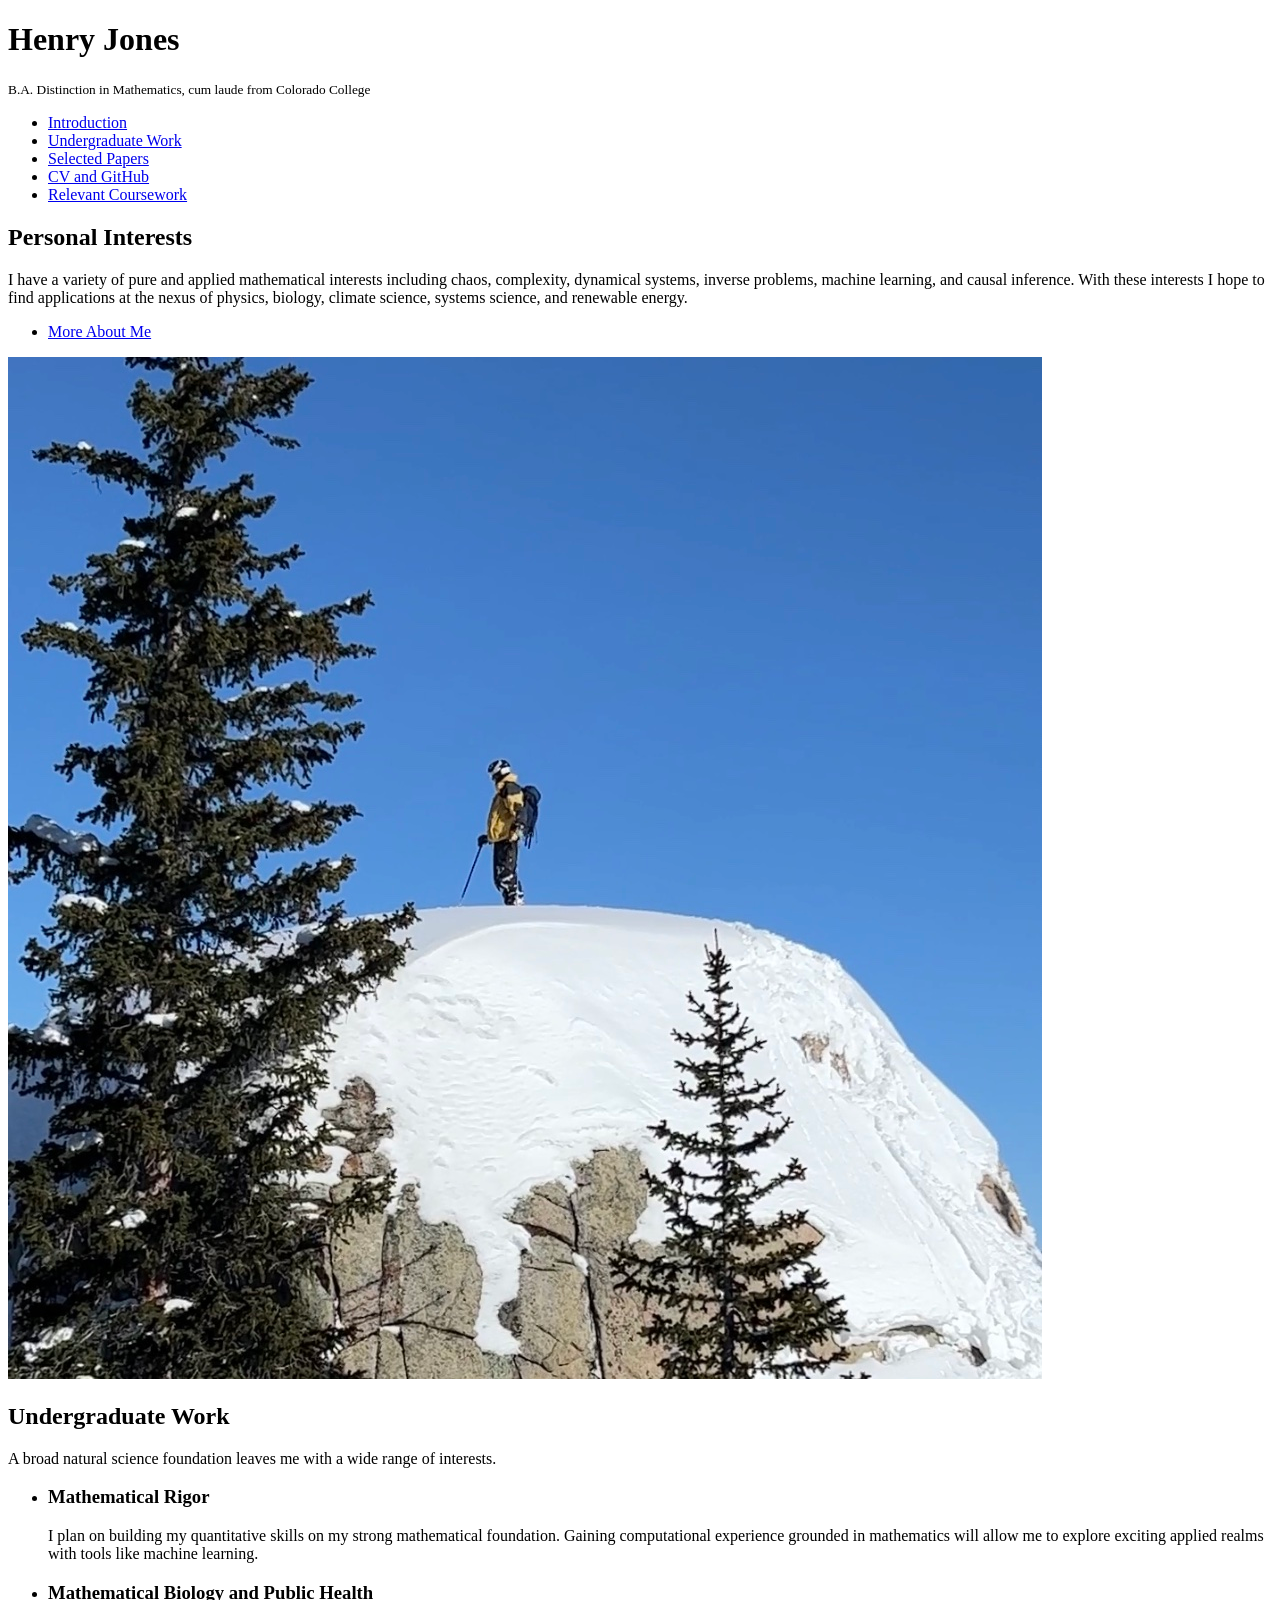
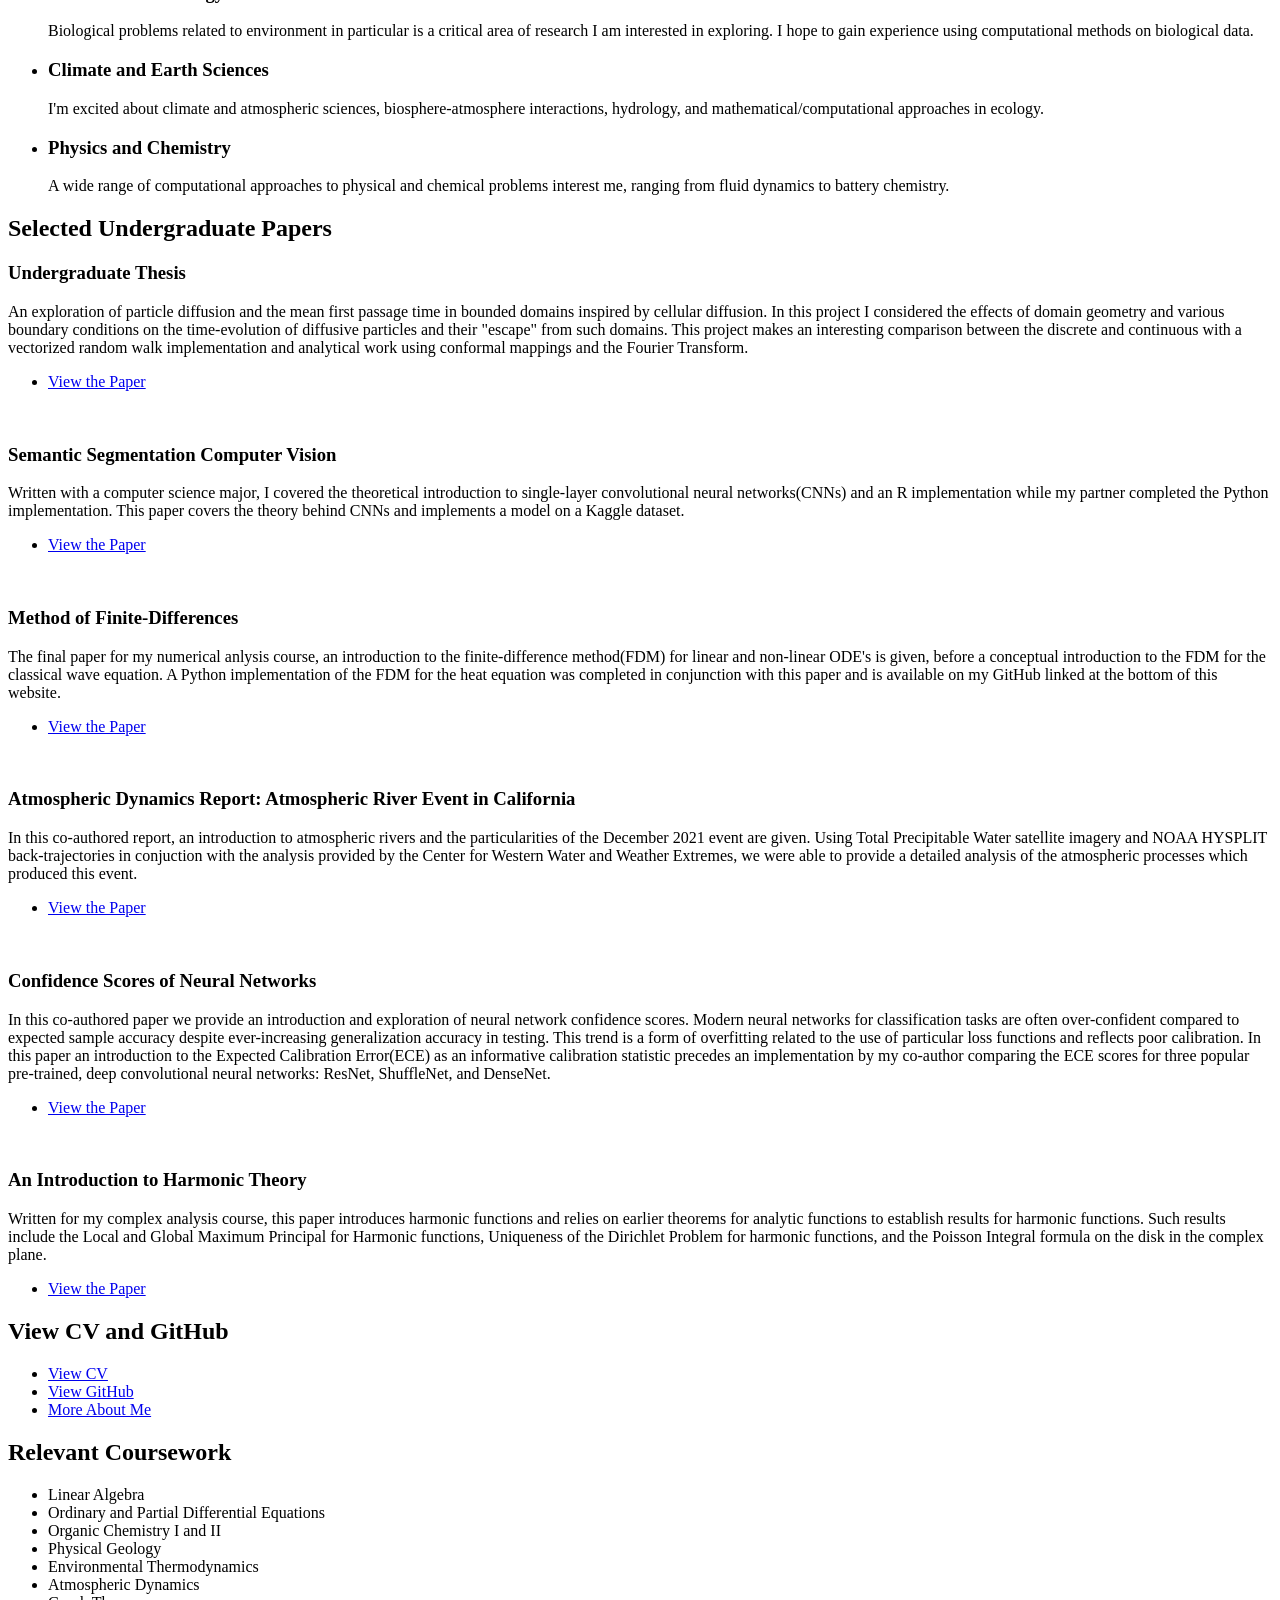
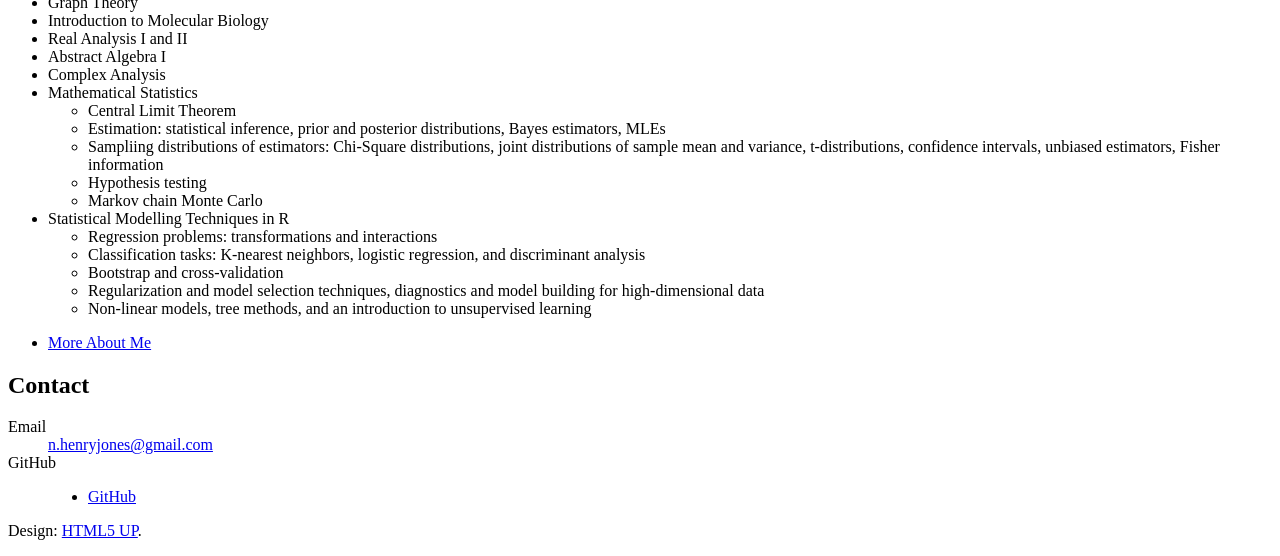
==== commit 4eac5036: "Website Update" ====
--- a/index.html
+++ b/index.html
@@ -44,7 +44,7 @@
 										<header class="major">
 											<h2>Personal Interests</h2>
 										</header>
-										<p>I have a variety of pure and applied mathematical interests including chaos, complexity, dynamical systems, and statistical learning. With these interests I hope to find applications within biology, climate science, systems science, and renewable energy.</p>
+										<p>I have a variety of pure and applied mathematical interests including chaos, complexity, dynamical systems, inverse problems, machine learning, and causal inference. With these interests I hope to find applications at the nexus of physics, biology, climate science, systems science, and renewable energy.</p>
 										<ul class="actions">
 											<li><a href="generic.html" class="button">More About Me</a></li>
 										</ul>
@@ -92,7 +92,7 @@
 								<h3>
 								Undergraduate Thesis
 								</h3>
-								<p>An exploration of particle diffusion and the mean first passage time in bounded domains inspired by cellular diffusion. In this project I considered the effects of domain geometry and various boundary conditions on the time-evolution of diffusive particles and their "escape" from such domains. This project makes an interesting comparison between the discrete and continuous with a vectorized ranom walk implementation and analytical work using conformal mappings and the Fourier Transform.</p>
+								<p>An exploration of particle diffusion and the mean first passage time in bounded domains inspired by cellular diffusion. In this project I considered the effects of domain geometry and various boundary conditions on the time-evolution of diffusive particles and their "escape" from such domains. This project makes an interesting comparison between the discrete and continuous with a vectorized random walk implementation and analytical work using conformal mappings and the Fourier Transform.</p>
 								<footer class="major">
 									<ul class="actions special">
 										<li><a href="Thesis_Final_update.html" target = "_blank" class="button">View the Paper</a></li>
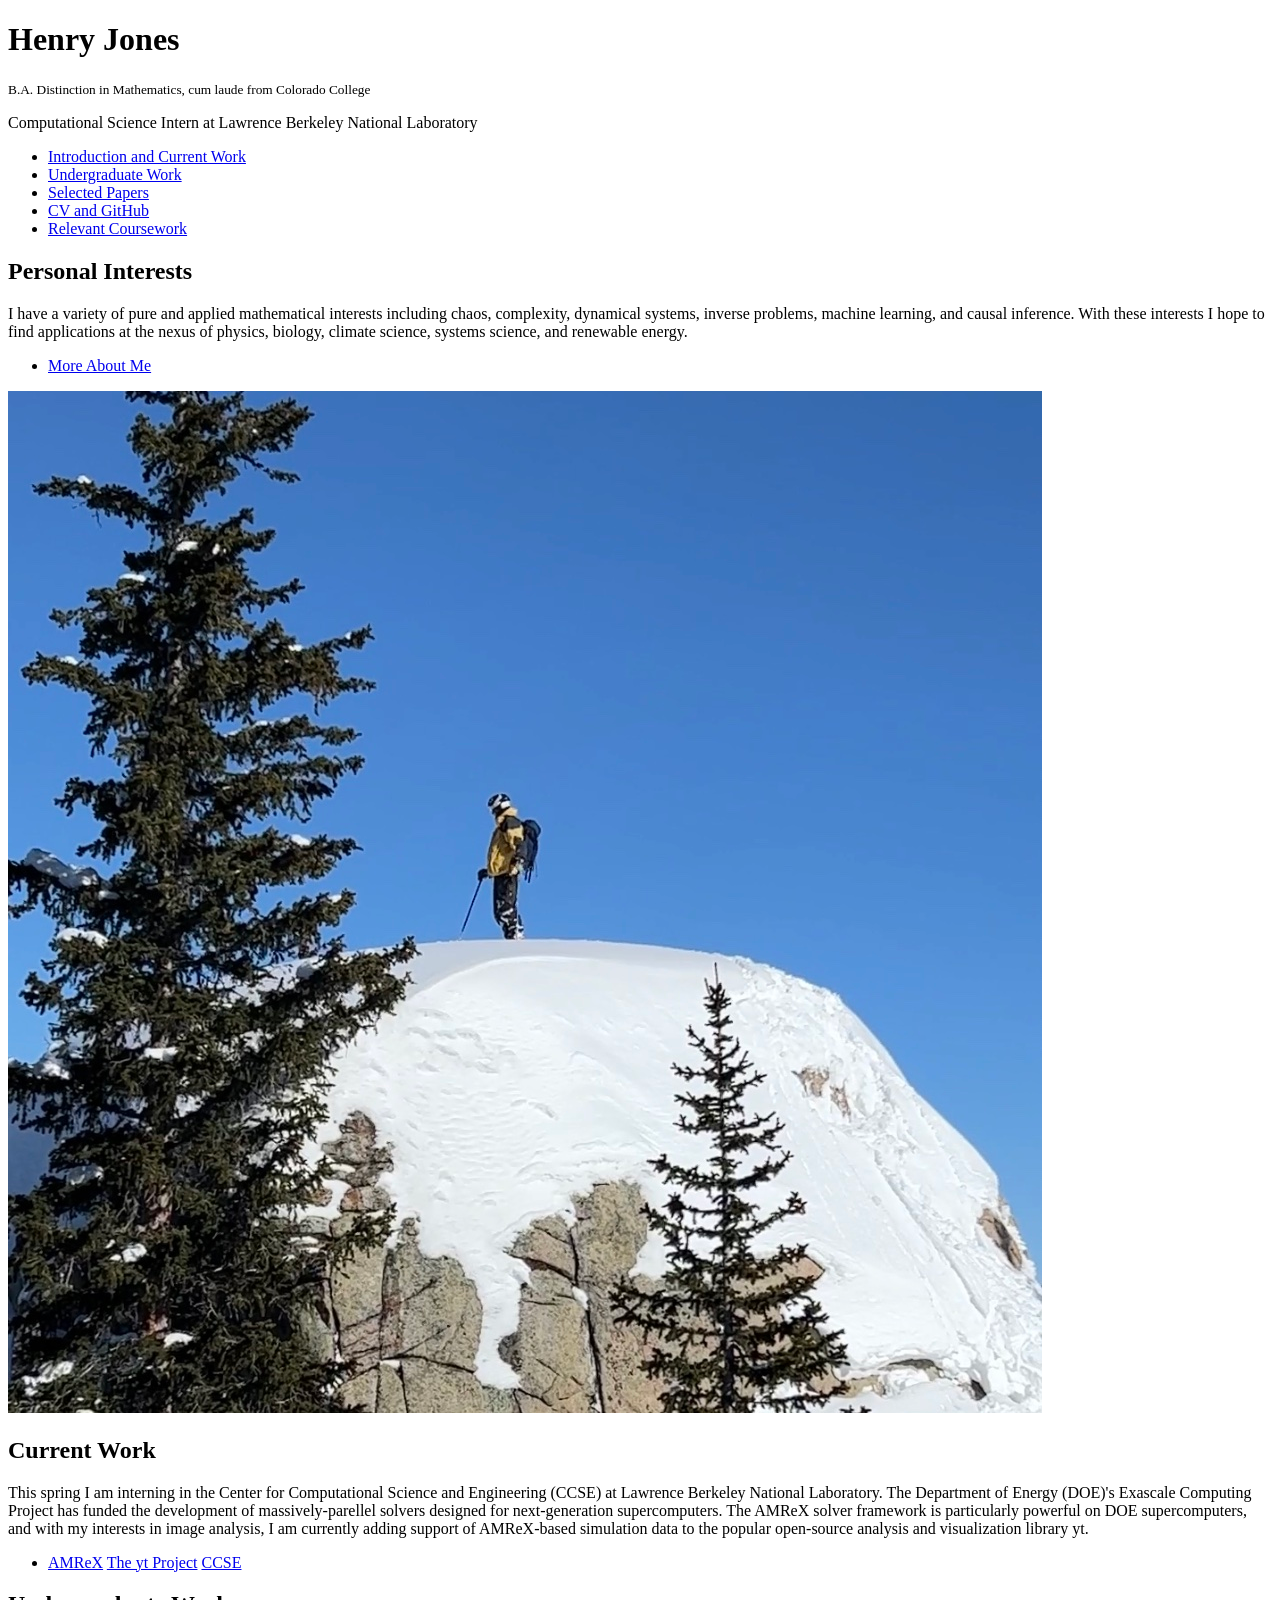
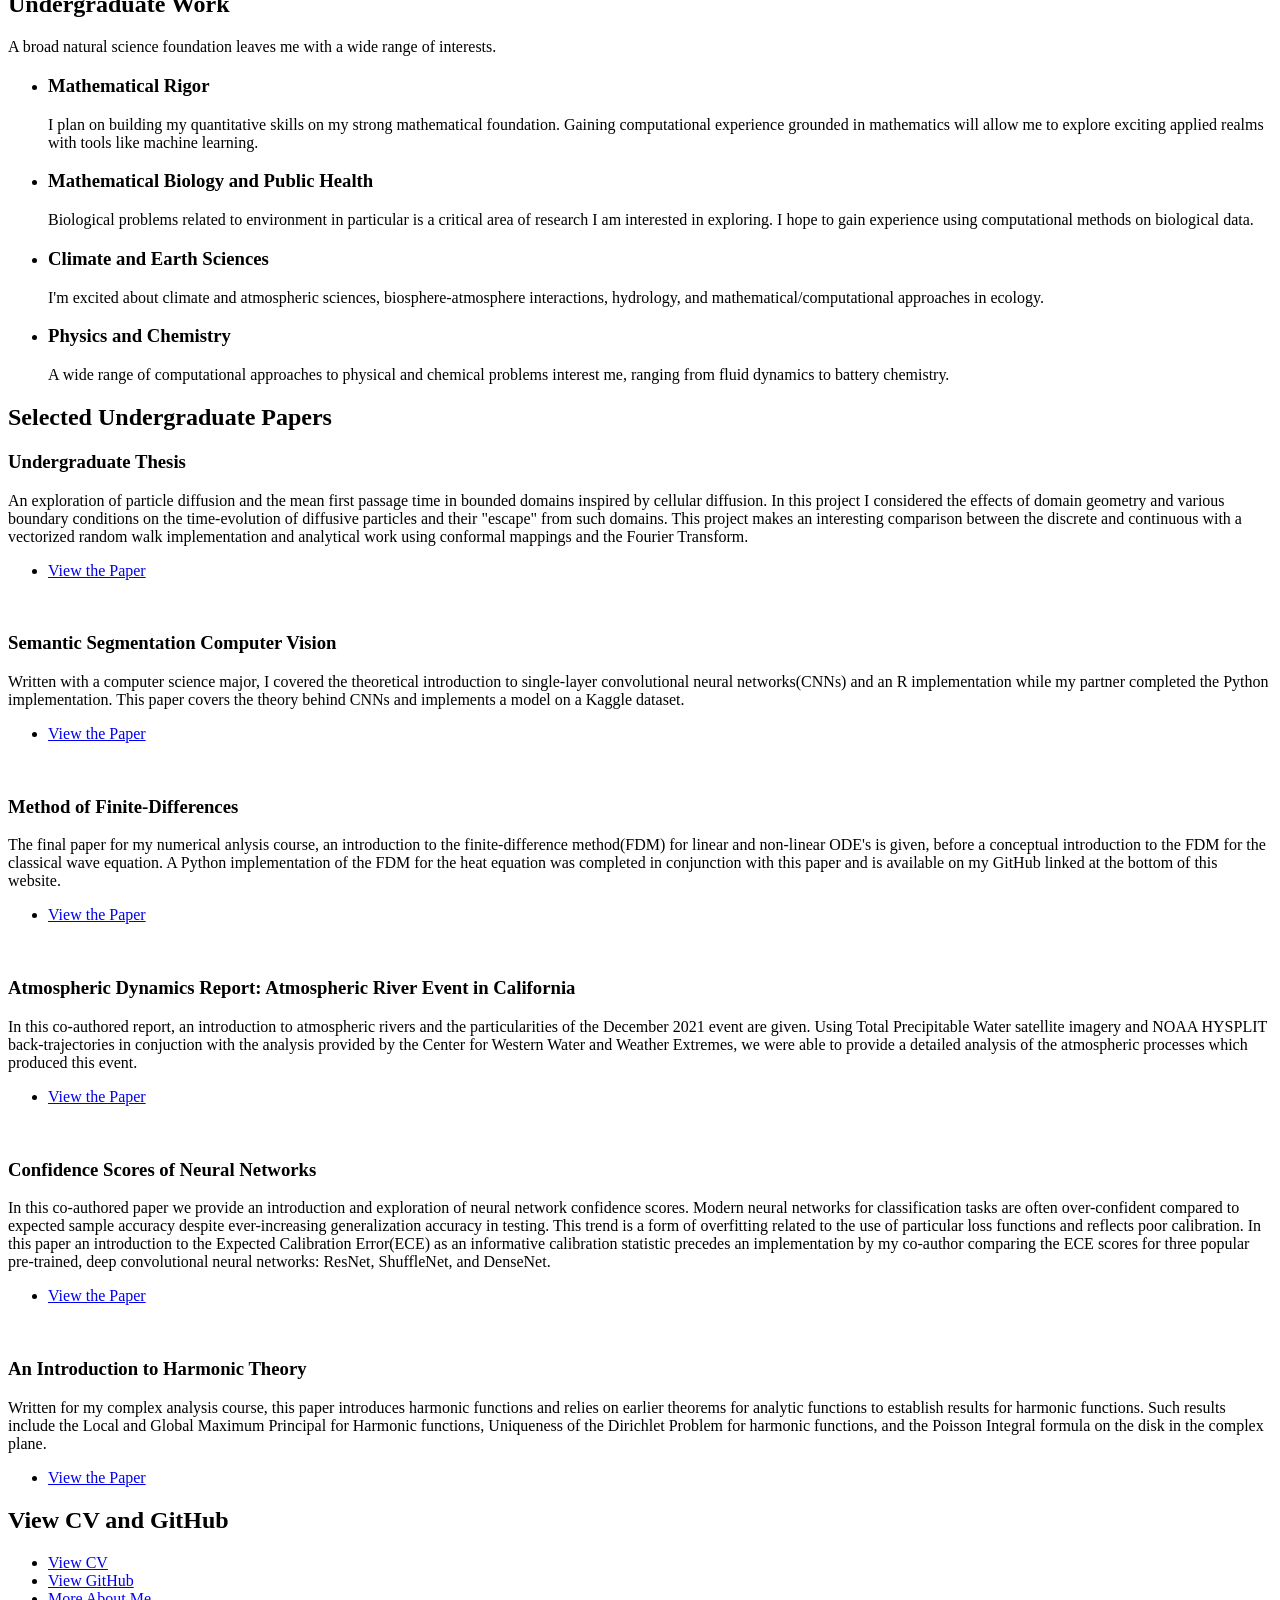
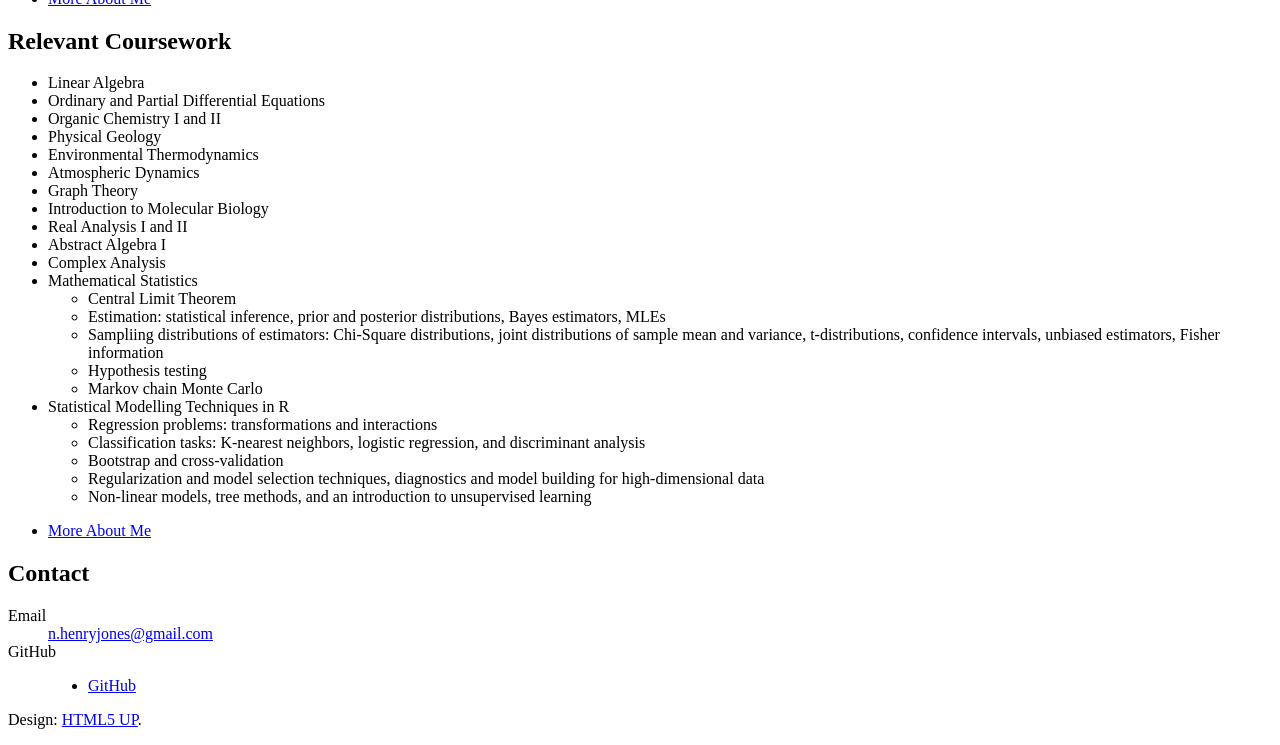
==== commit bc22e39f: "New Work" ====
--- a/index.html
+++ b/index.html
@@ -21,12 +21,13 @@
 					<header id="header" class="alt">
 						<h1>Henry Jones</h1>
 						<p><small>B.A. Distinction in Mathematics, cum laude from Colorado College</small></p>
+						<p>Computational Science Intern at Lawrence Berkeley National Laboratory</p>
 					</header>
 
 				<!-- Nav -->
 					<nav id="nav">
 						<ul>
-							<li><a href="#intro" class="active">Introduction</a></li>
+							<li><a href="#intro" class="active">Introduction and Current Work</a></li>
 							<li><a href="#first">Undergraduate Work</a></li>
 							<li><a href="#second">Selected Papers</a></li>
 							<li><a href="#cta">CV and GitHub</a></li>
@@ -50,6 +51,26 @@
 										</ul>
 									</div>
 									<span class="image"><img src="images/me.jpg" alt="" /></span>
+								</div>
+								<div class="main special">
+									<div class="content">
+										<header class="major">
+											<h2>Current Work</h2>
+										</header>
+										<p>This spring I am interning in the Center for Computational Science and Engineering (CCSE) 
+										at Lawrence Berkeley National Laboratory. The Department of Energy (DOE)'s Exascale Computing Project has 
+										funded the development of massively-parellel solvers designed for next-generation supercomputers. The AMReX solver 
+										framework is particularly powerful on DOE supercomputers, and with my interests in image analysis, 
+										I am currently adding support of AMReX-based simulation data to the popular open-source analysis and visualization library yt.
+										</p>
+										<ul class="actions">
+											<li>
+												<a href="https://amrex-codes.github.io/amrex/index.html" target = "_blank"class="button">AMReX</a>
+												<a href="https://yt-project.org/doc/index.html" target = "_blank" class = "button">The yt Project</a>
+												<a href ="https://ccse.lbl.gov/index.html" target = "_blank" class = "button">CCSE</a>
+											</li>
+										</ul>
+									</div>
 								</div>
 							</section>
 
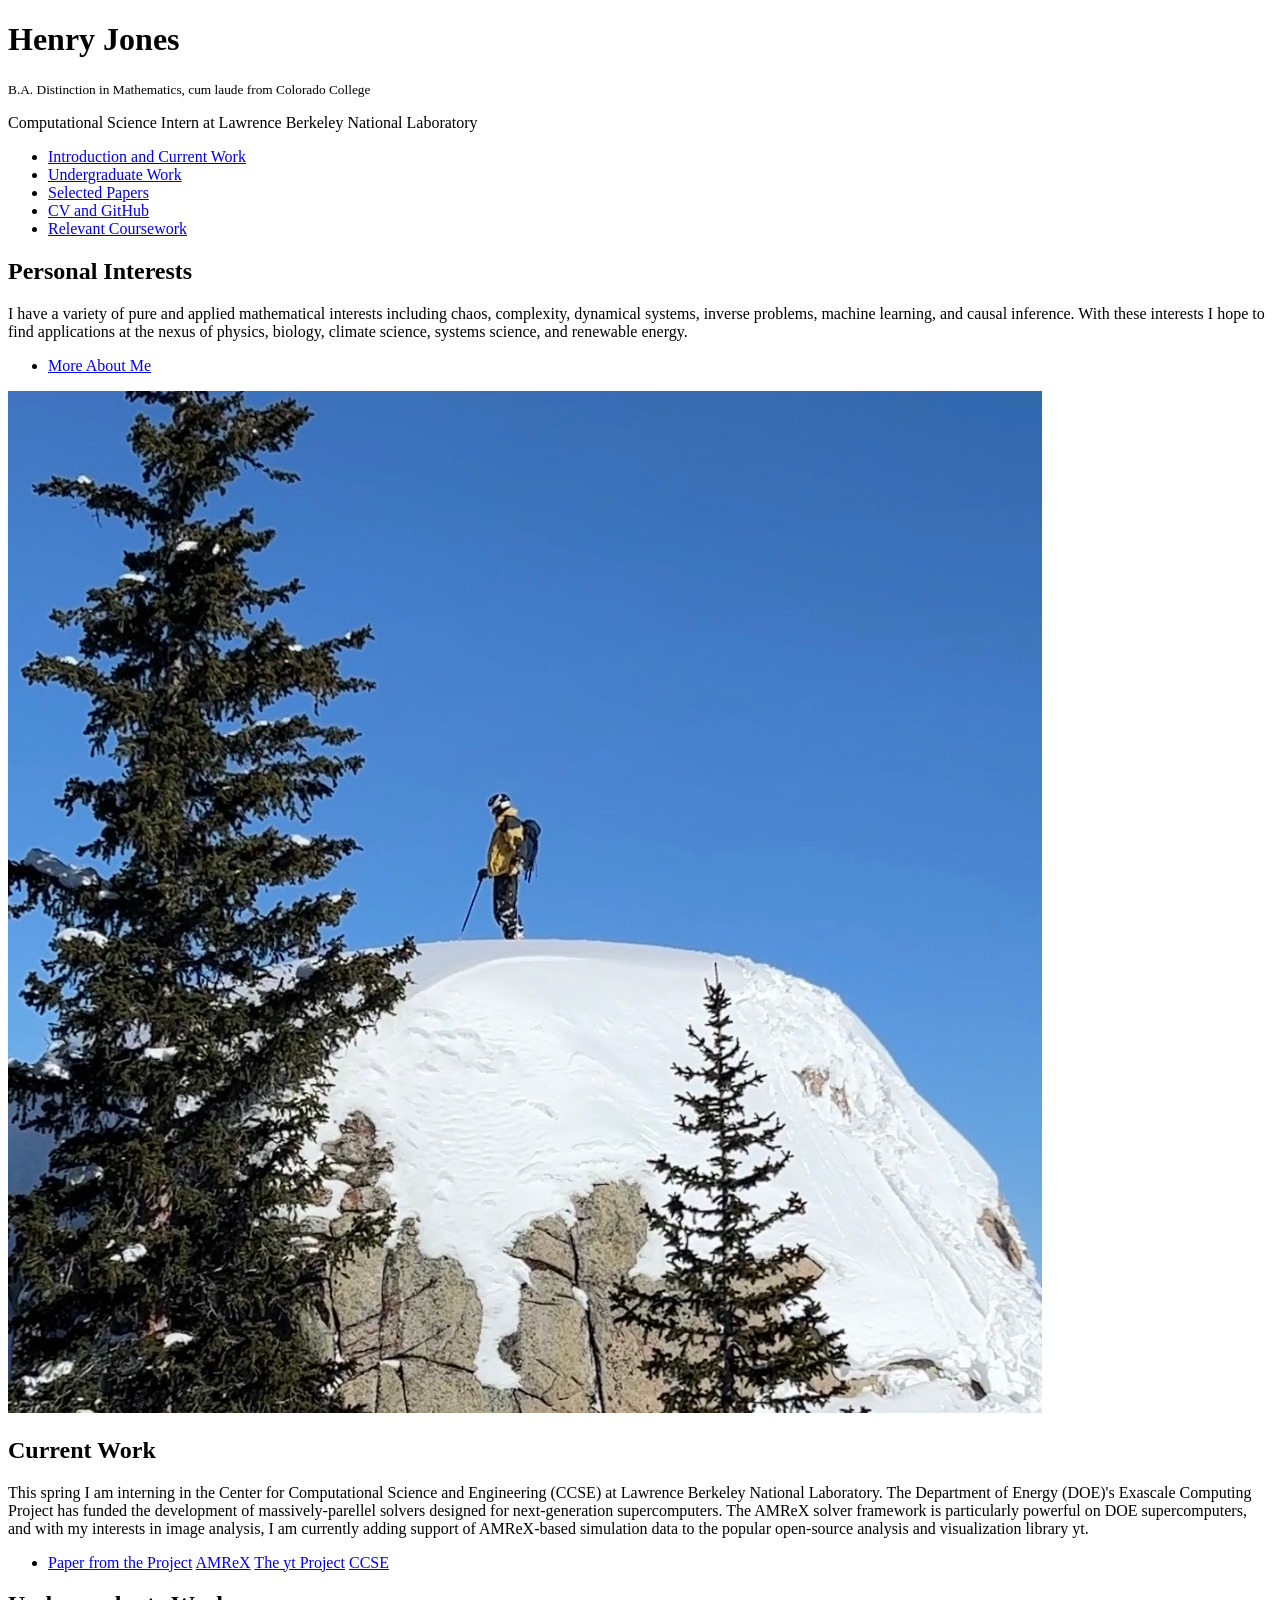
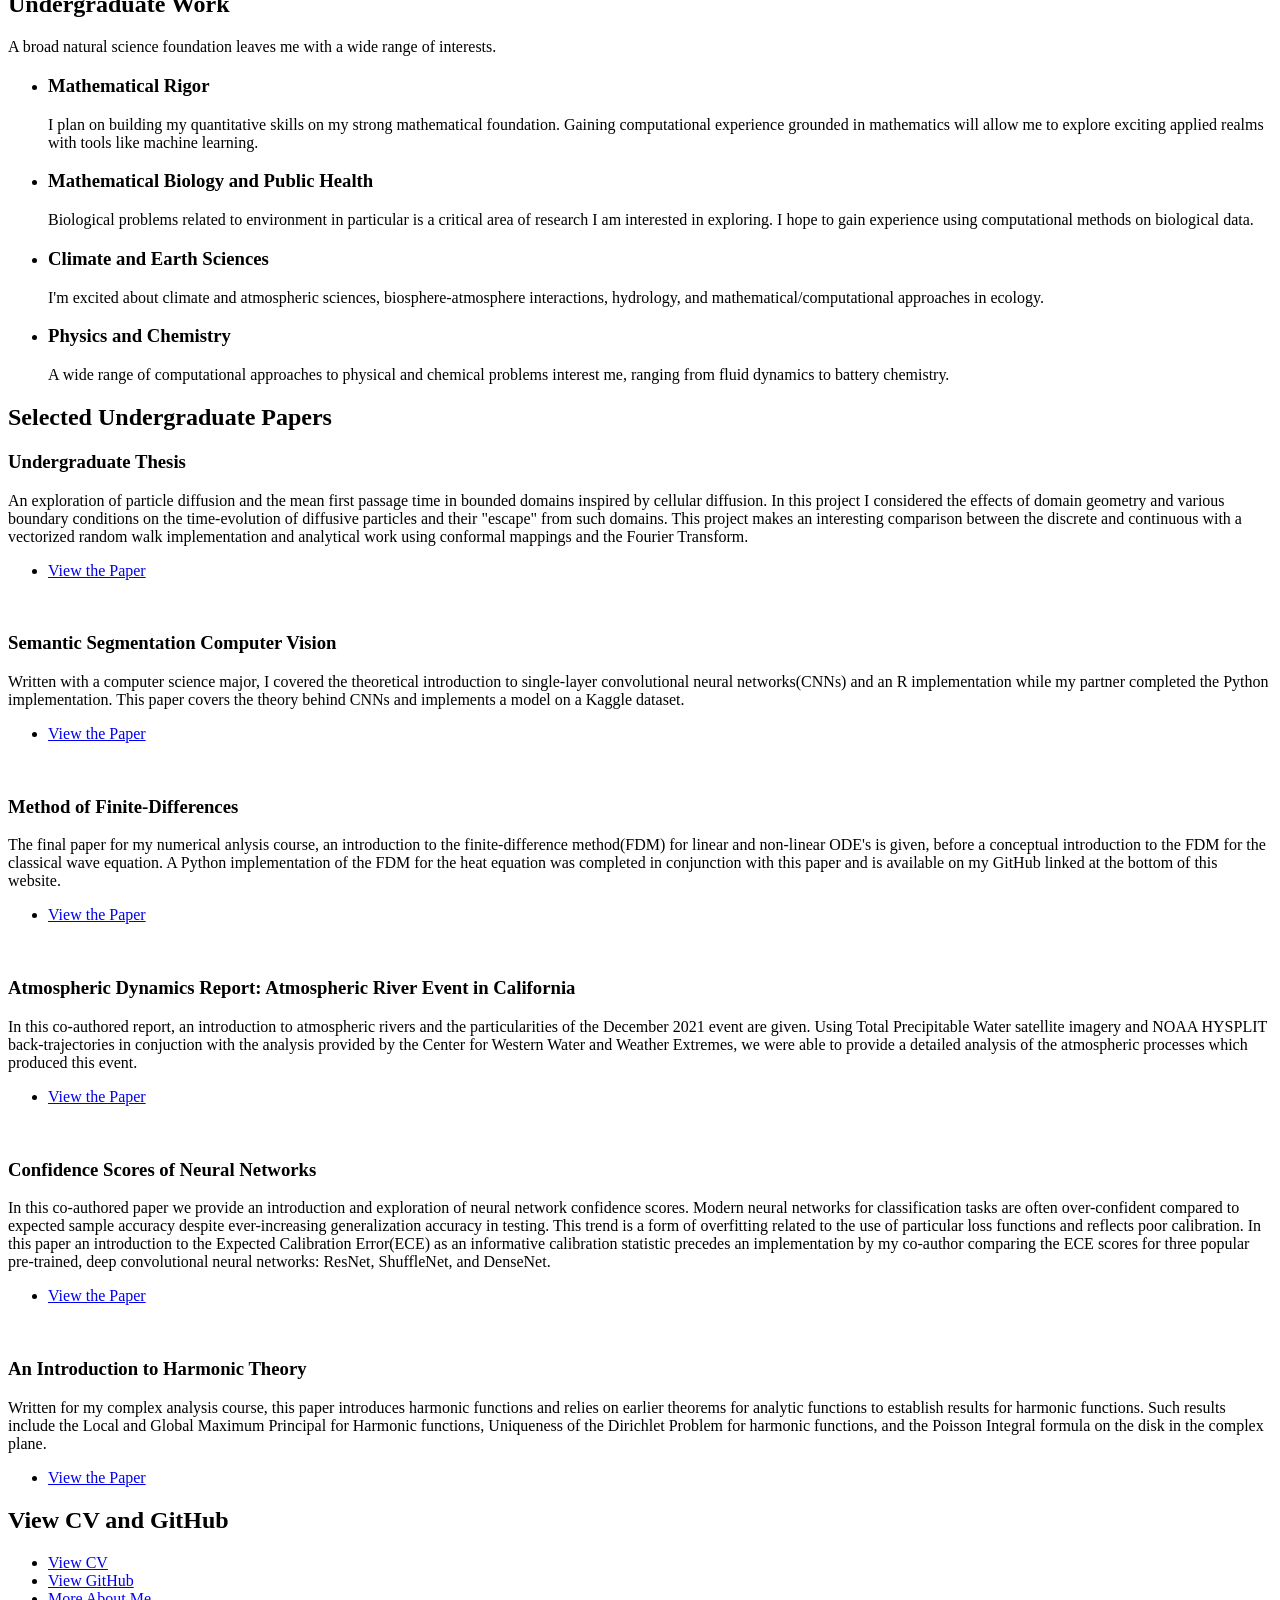
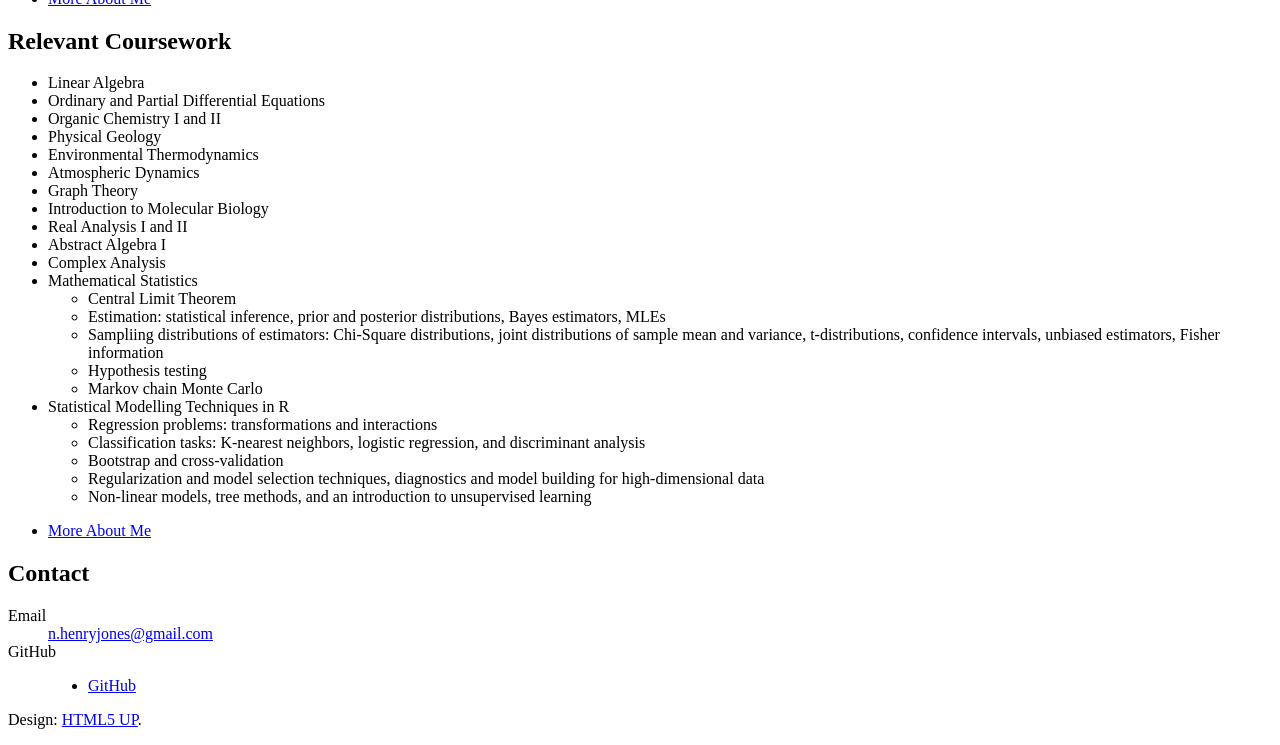
==== commit b0a8f3da: "Added SULI Paper" ====
--- a/index.html
+++ b/index.html
@@ -65,6 +65,7 @@
 										</p>
 										<ul class="actions">
 											<li>
+												<a href="Spring_2024_SULI_Paper_Final_Draft_Henry_Jones.html" target = "_blank"class="button">Paper from the Project</a>
 												<a href="https://amrex-codes.github.io/amrex/index.html" target = "_blank"class="button">AMReX</a>
 												<a href="https://yt-project.org/doc/index.html" target = "_blank" class = "button">The yt Project</a>
 												<a href ="https://ccse.lbl.gov/index.html" target = "_blank" class = "button">CCSE</a>
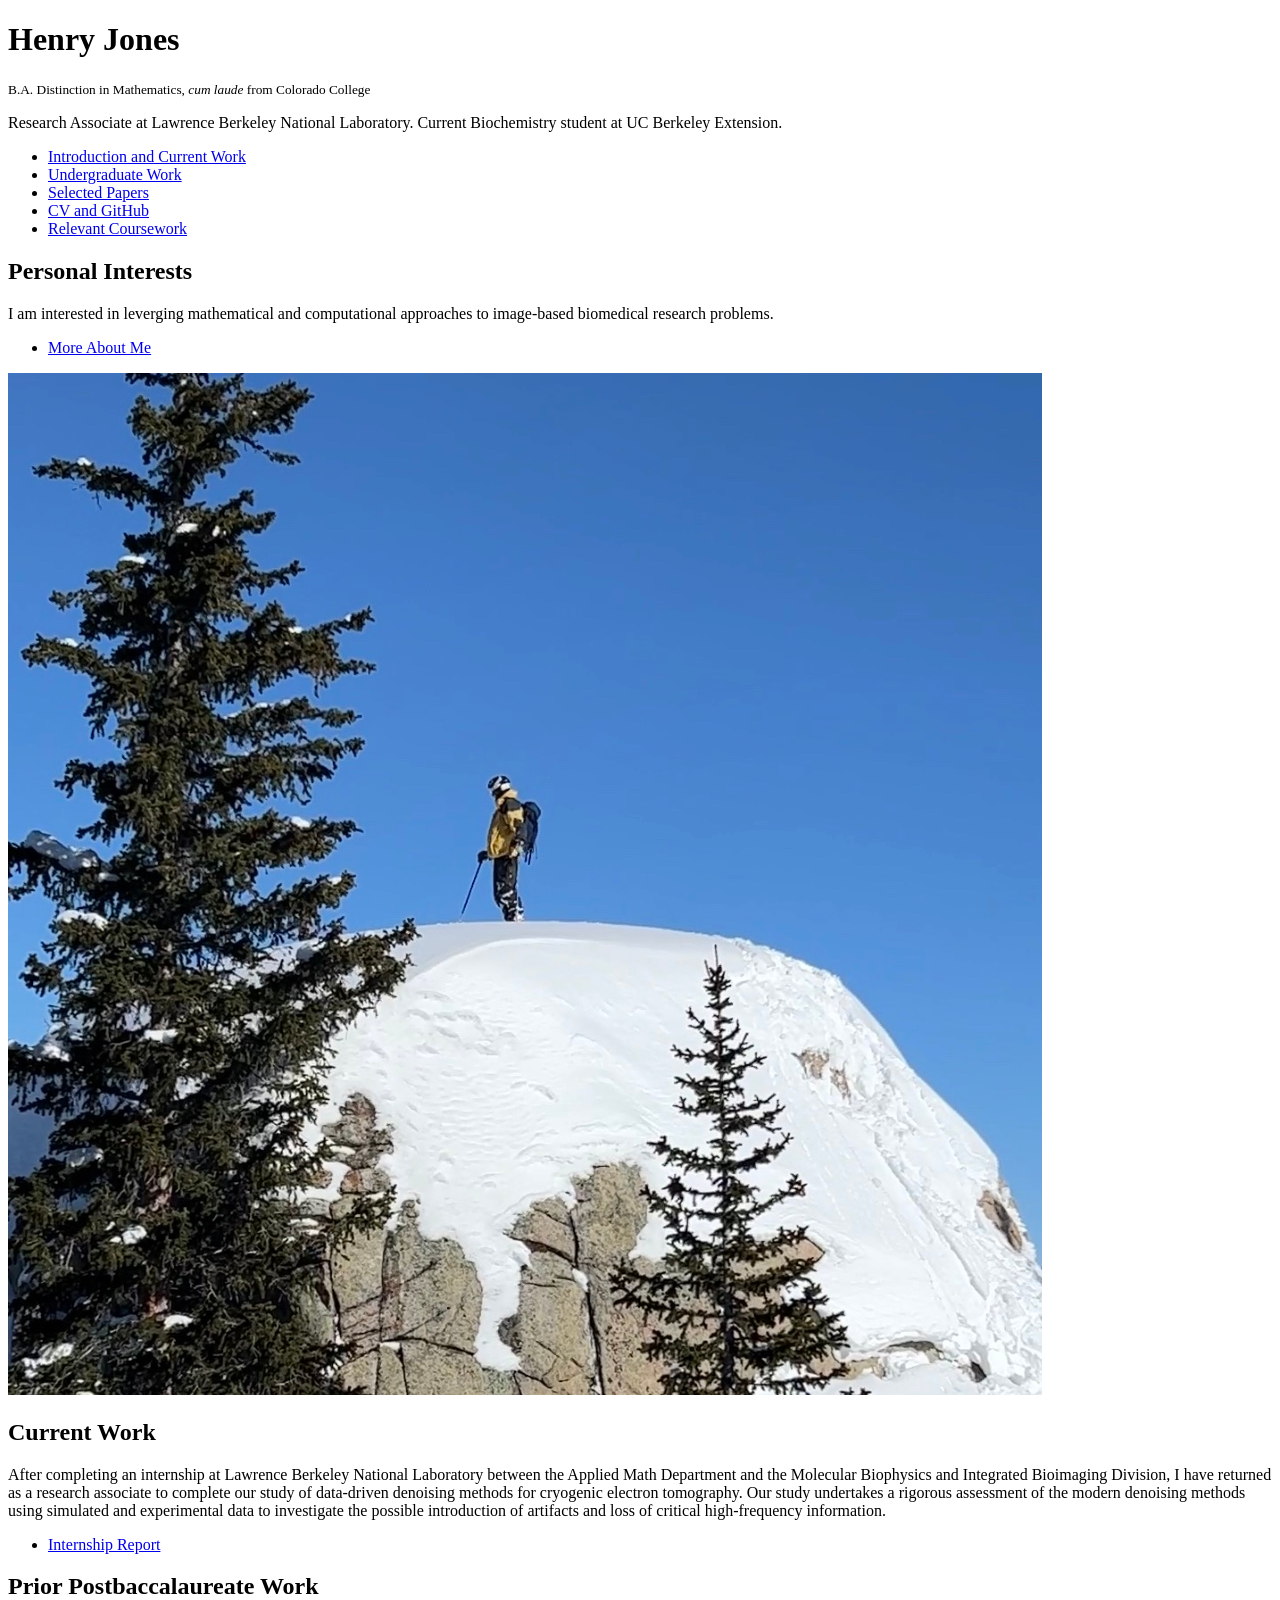
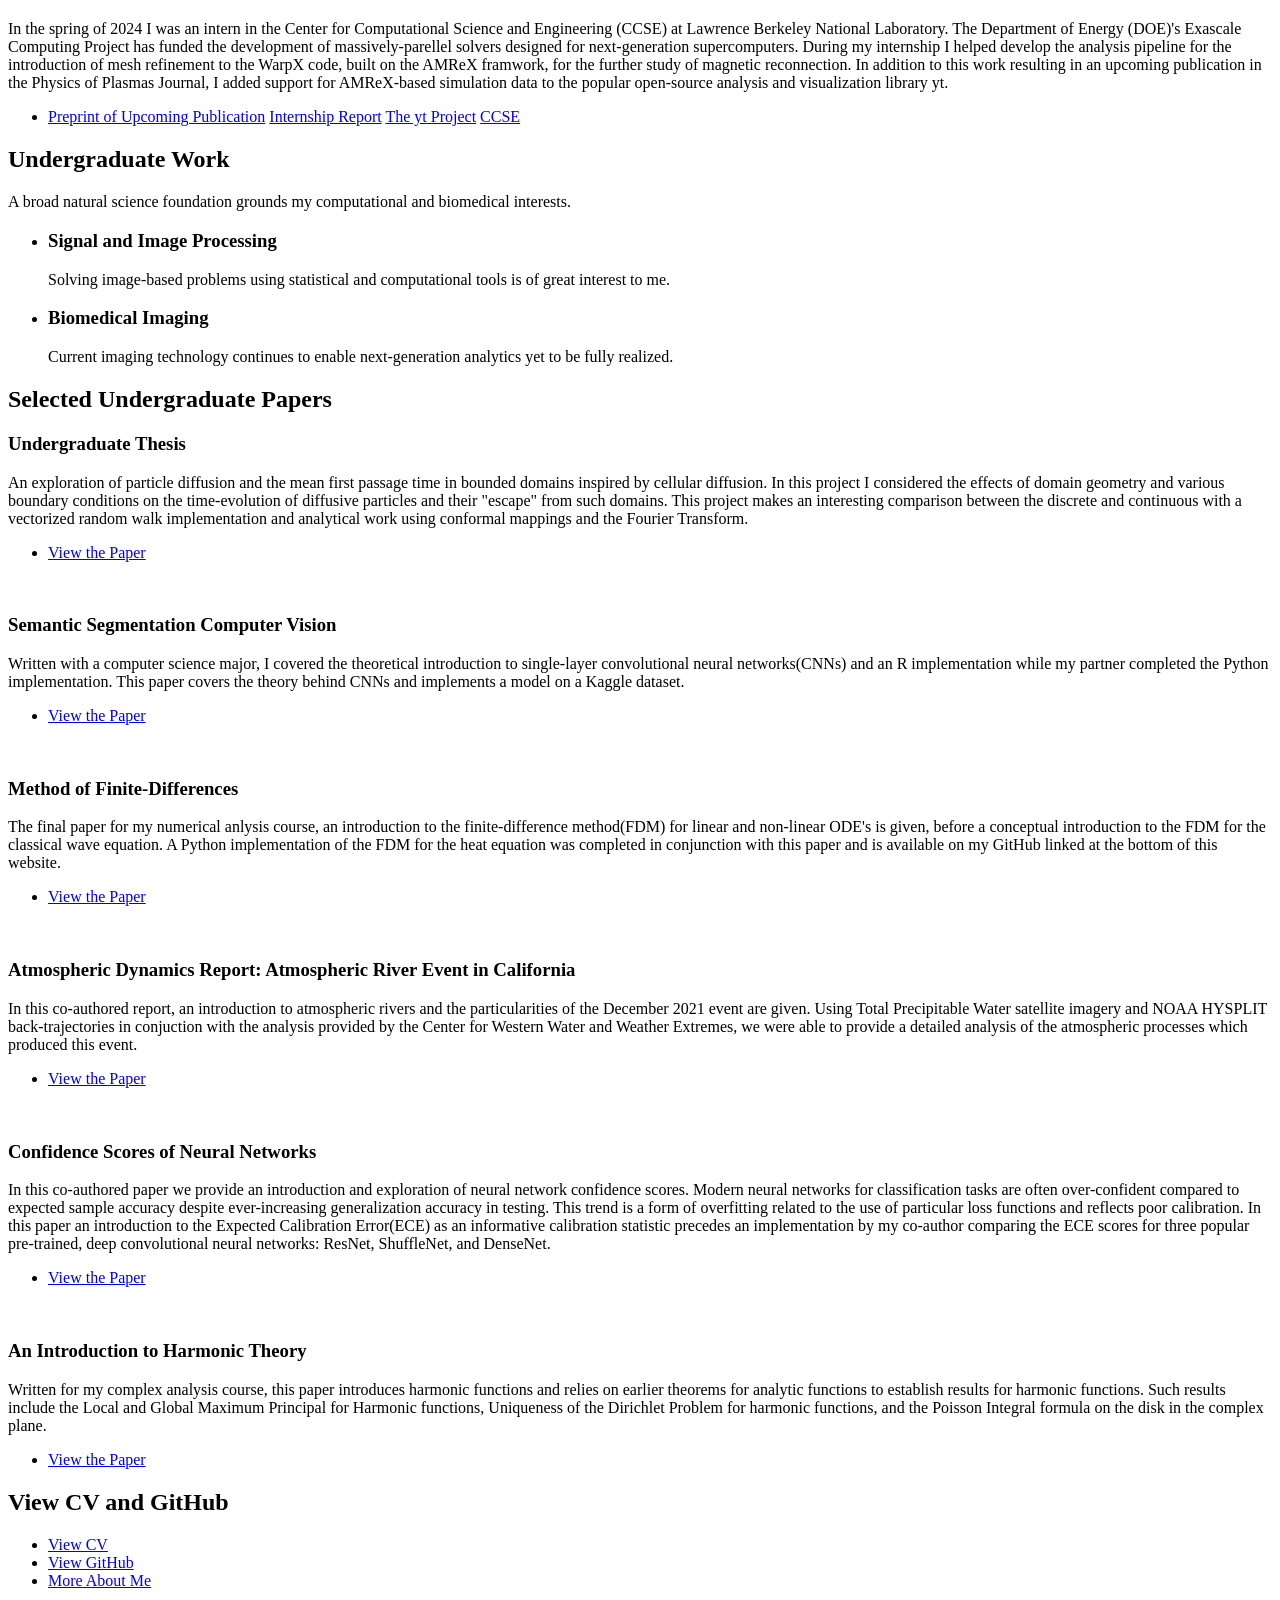
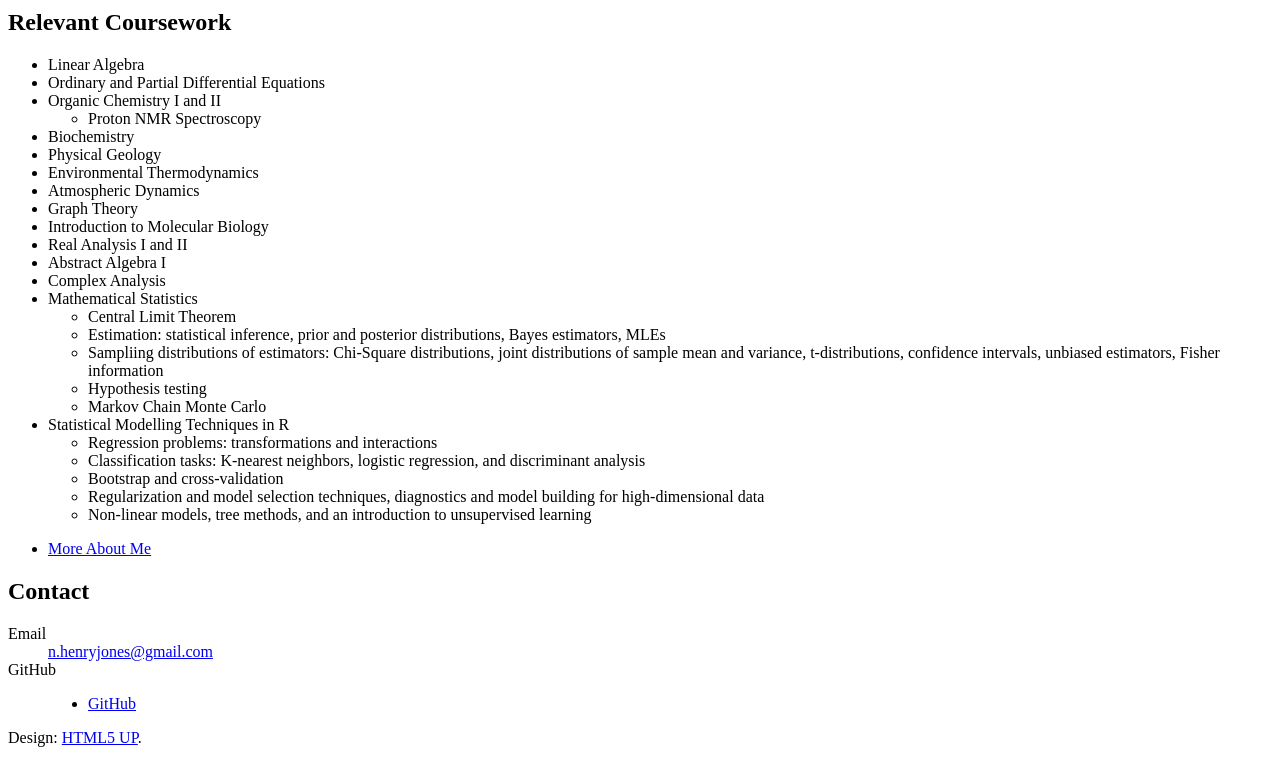
==== commit 7ecc275c: "Spring updates" ====
--- a/index.html
+++ b/index.html
@@ -20,8 +20,8 @@
 				<!-- Header -->
 					<header id="header" class="alt">
 						<h1>Henry Jones</h1>
-						<p><small>B.A. Distinction in Mathematics, cum laude from Colorado College</small></p>
-						<p>Computational Science Intern at Lawrence Berkeley National Laboratory</p>
+						<p><small>B.A. Distinction in Mathematics, <i>cum laude</i> from Colorado College</small></p>
+						<p> Research Associate at Lawrence Berkeley National Laboratory. Current Biochemistry student at UC Berkeley Extension.</p>
 					</header>
 
 				<!-- Nav -->
@@ -45,7 +45,7 @@
 										<header class="major">
 											<h2>Personal Interests</h2>
 										</header>
-										<p>I have a variety of pure and applied mathematical interests including chaos, complexity, dynamical systems, inverse problems, machine learning, and causal inference. With these interests I hope to find applications at the nexus of physics, biology, climate science, systems science, and renewable energy.</p>
+										<p>I am interested in leverging mathematical and computational approaches to image-based biomedical research problems.</p>
 										<ul class="actions">
 											<li><a href="generic.html" class="button">More About Me</a></li>
 										</ul>
@@ -57,16 +57,36 @@
 										<header class="major">
 											<h2>Current Work</h2>
 										</header>
-										<p>This spring I am interning in the Center for Computational Science and Engineering (CCSE) 
-										at Lawrence Berkeley National Laboratory. The Department of Energy (DOE)'s Exascale Computing Project has 
-										funded the development of massively-parellel solvers designed for next-generation supercomputers. The AMReX solver 
-										framework is particularly powerful on DOE supercomputers, and with my interests in image analysis, 
-										I am currently adding support of AMReX-based simulation data to the popular open-source analysis and visualization library yt.
+										<p> After completing an internship at Lawrence Berkeley National Laboratory between the Applied Math Department and the 
+											Molecular Biophysics and Integrated Bioimaging Division, I have
+											returned as a research associate to complete our study of data-driven denoising
+											methods for cryogenic electron tomography. Our study undertakes a rigorous assessment of
+											the modern denoising methods using simulated and experimental data to investigate the possible
+											introduction of artifacts and loss of critical high-frequency information.
 										</p>
 										<ul class="actions">
 											<li>
-												<a href="Spring_2024_SULI_Paper_Final_Draft_Henry_Jones.html" target = "_blank"class="button">Paper from the Project</a>
-												<a href="https://amrex-codes.github.io/amrex/index.html" target = "_blank"class="button">AMReX</a>
+												<a href="SULI_Fall_2024_Paper_Final_Henry_Jones.html" target = "_blank"class="button">Internship Report</a>
+											</li>
+										</ul>
+									</div>
+								</div>
+								<div class="main special">
+									<div class="content">
+										<header class="major">
+											<h2>Prior Postbaccalaureate Work</h2>
+										</header>
+										<p>In the spring of 2024 I was an intern in the Center for Computational Science and Engineering (CCSE) 
+										at Lawrence Berkeley National Laboratory. The Department of Energy (DOE)'s Exascale Computing Project has 
+										funded the development of massively-parellel solvers designed for next-generation supercomputers. During my
+										internship I helped develop the analysis pipeline for the introduction of mesh refinement to the WarpX code,
+										built on the AMReX framwork, for the further study of magnetic reconnection. In addition to this work
+										resulting in an upcoming publication in the Physics of Plasmas Journal, I added support for AMReX-based simulation data to the popular open-source analysis and visualization library yt.
+										</p>
+										<ul class="actions">
+											<li>
+												<a href="https://arxiv.org/pdf/2408.08960" target = "_blank" class = "button"> Preprint of Upcoming Publication</a>
+												<a href="Spring_2024_SULI_Paper_Final_Draft_Henry_Jones.html" target = "_blank" class="button">Internship Report</a>
 												<a href="https://yt-project.org/doc/index.html" target = "_blank" class = "button">The yt Project</a>
 												<a href ="https://ccse.lbl.gov/index.html" target = "_blank" class = "button">CCSE</a>
 											</li>
@@ -79,28 +99,18 @@
 							<section id="first" class="main special">
 								<header class="major">
 									<h2>Undergraduate Work</h2>
-									<p>A broad natural science foundation leaves me with a wide range of interests.</p>
+									<p>A broad natural science foundation grounds my computational and biomedical interests.</p>
 								</header>
 								<ul class="features">
 									<li>
 										<span class="icon solid major style5 fa-wave-square"></span>
-										<h3>Mathematical Rigor</h3>
-										<p>I plan on building my quantitative skills on my strong mathematical foundation. Gaining computational experience grounded in mathematics will allow me to explore exciting applied realms with tools like machine learning.</p>
+										<h3>Signal and Image Processing</h3>
+										<p>Solving image-based problems using statistical and computational tools is of great interest to me.</p>
 									</li>
 									<li>
 										<span class="icon solid major style3 fa-virus"></span>
-										<h3>Mathematical Biology and Public Health</h3>
-										<p>Biological problems related to environment in particular is a critical area of research I am interested in exploring. I hope to gain experience using computational methods on biological data.</p>
-									</li>
-									<li>
-										<span class="icon solid major style3 fa-cloud"></span>
-										<h3>Climate and Earth Sciences</h3>
-										<p>I'm excited about climate and atmospheric sciences, biosphere-atmosphere interactions, hydrology, and mathematical/computational approaches in ecology.</p>
-									</li>
-									<li>
-										<span class="icon solid major style1 fa-flask"></span>
-										<h3>Physics and Chemistry</h3>
-										<p> A wide range of computational approaches to physical and chemical problems interest me, ranging from fluid dynamics to battery chemistry.</p>
+										<h3>Biomedical Imaging</h3>
+										<p>Current imaging technology continues to enable next-generation analytics yet to be fully realized.</p>
 									</li>
 								</ul>
 							</section>
@@ -200,6 +210,10 @@
 										<li>Linear Algebra</li>
 										<li>Ordinary and Partial Differential Equations</li>
 										<li>Organic Chemistry I and II</li>
+										<ul>
+											<li>Proton NMR Spectroscopy</li>
+										</ul>
+										<li>Biochemistry</li>
 										<li>Physical Geology</li>
 										<li>Environmental Thermodynamics</li>
 										<li>Atmospheric Dynamics</li>
@@ -208,24 +222,22 @@
 										<li>Real Analysis I and II</li>
 										<li>Abstract Algebra I</li>
 										<li>Complex Analysis</li>
-										<li>Mathematical Statistics
-											<ul>
-												<li>Central Limit Theorem</li>
-												<li>Estimation: statistical inference, prior and posterior distributions, Bayes estimators, MLEs</li>
-												<li>Sampliing distributions of estimators: Chi-Square distributions, joint distributions of sample mean and variance, t-distributions, confidence intervals, unbiased estimators, Fisher information</li> 
-												<li>Hypothesis testing</li> 
-												<li>Markov chain Monte Carlo</li></ul>
-										</li>
-										<li>Statistical Modelling Techniques in R 
-											<ul>
-												<li>Regression problems: transformations and interactions</li>
-												<li>Classification tasks: K-nearest neighbors, logistic regression, and discriminant analysis</li> 
-												<li>Bootstrap and cross-validation</li> 
-												<li>Regularization and model selection techniques, diagnostics and model building for high-dimensional data</li>
-												<li>Non-linear models, tree methods, and an introduction to unsupervised learning</li>
-											</ul>
-										</li>
+										<li>Mathematical Statistics</li>
+										<ul>
+											<li>Central Limit Theorem</li>
+											<li>Estimation: statistical inference, prior and posterior distributions, Bayes estimators, MLEs</li>
+											<li>Sampliing distributions of estimators: Chi-Square distributions, joint distributions of sample mean and variance, t-distributions, confidence intervals, unbiased estimators, Fisher information</li> 
+											<li>Hypothesis testing</li> 
+											<li>Markov Chain Monte Carlo</li></ul>
 										
+										<li>Statistical Modelling Techniques in R</li>
+										<ul>
+											<li>Regression problems: transformations and interactions</li>
+											<li>Classification tasks: K-nearest neighbors, logistic regression, and discriminant analysis</li> 
+											<li>Bootstrap and cross-validation</li> 
+											<li>Regularization and model selection techniques, diagnostics and model building for high-dimensional data</li>
+											<li>Non-linear models, tree methods, and an introduction to unsupervised learning</li>
+										</ul>
 									</ul>
 								</footer>
 							</section>
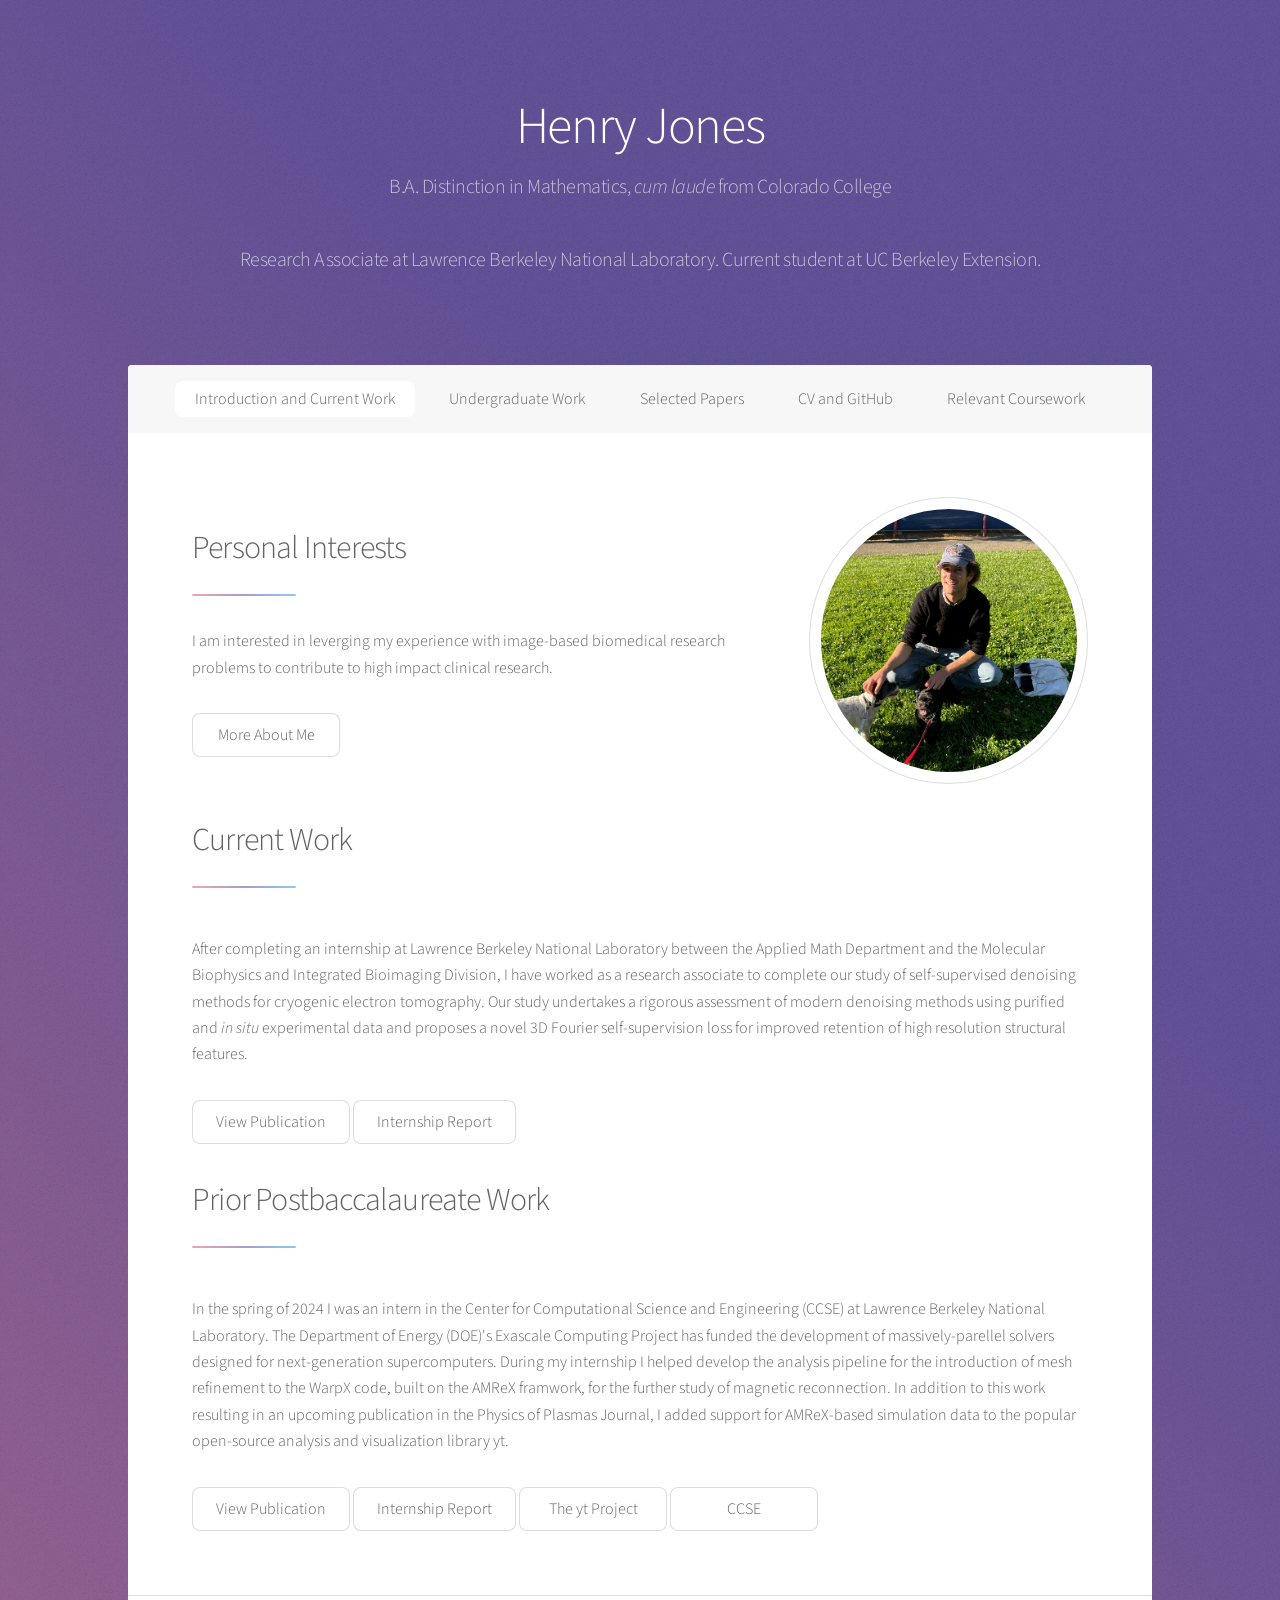
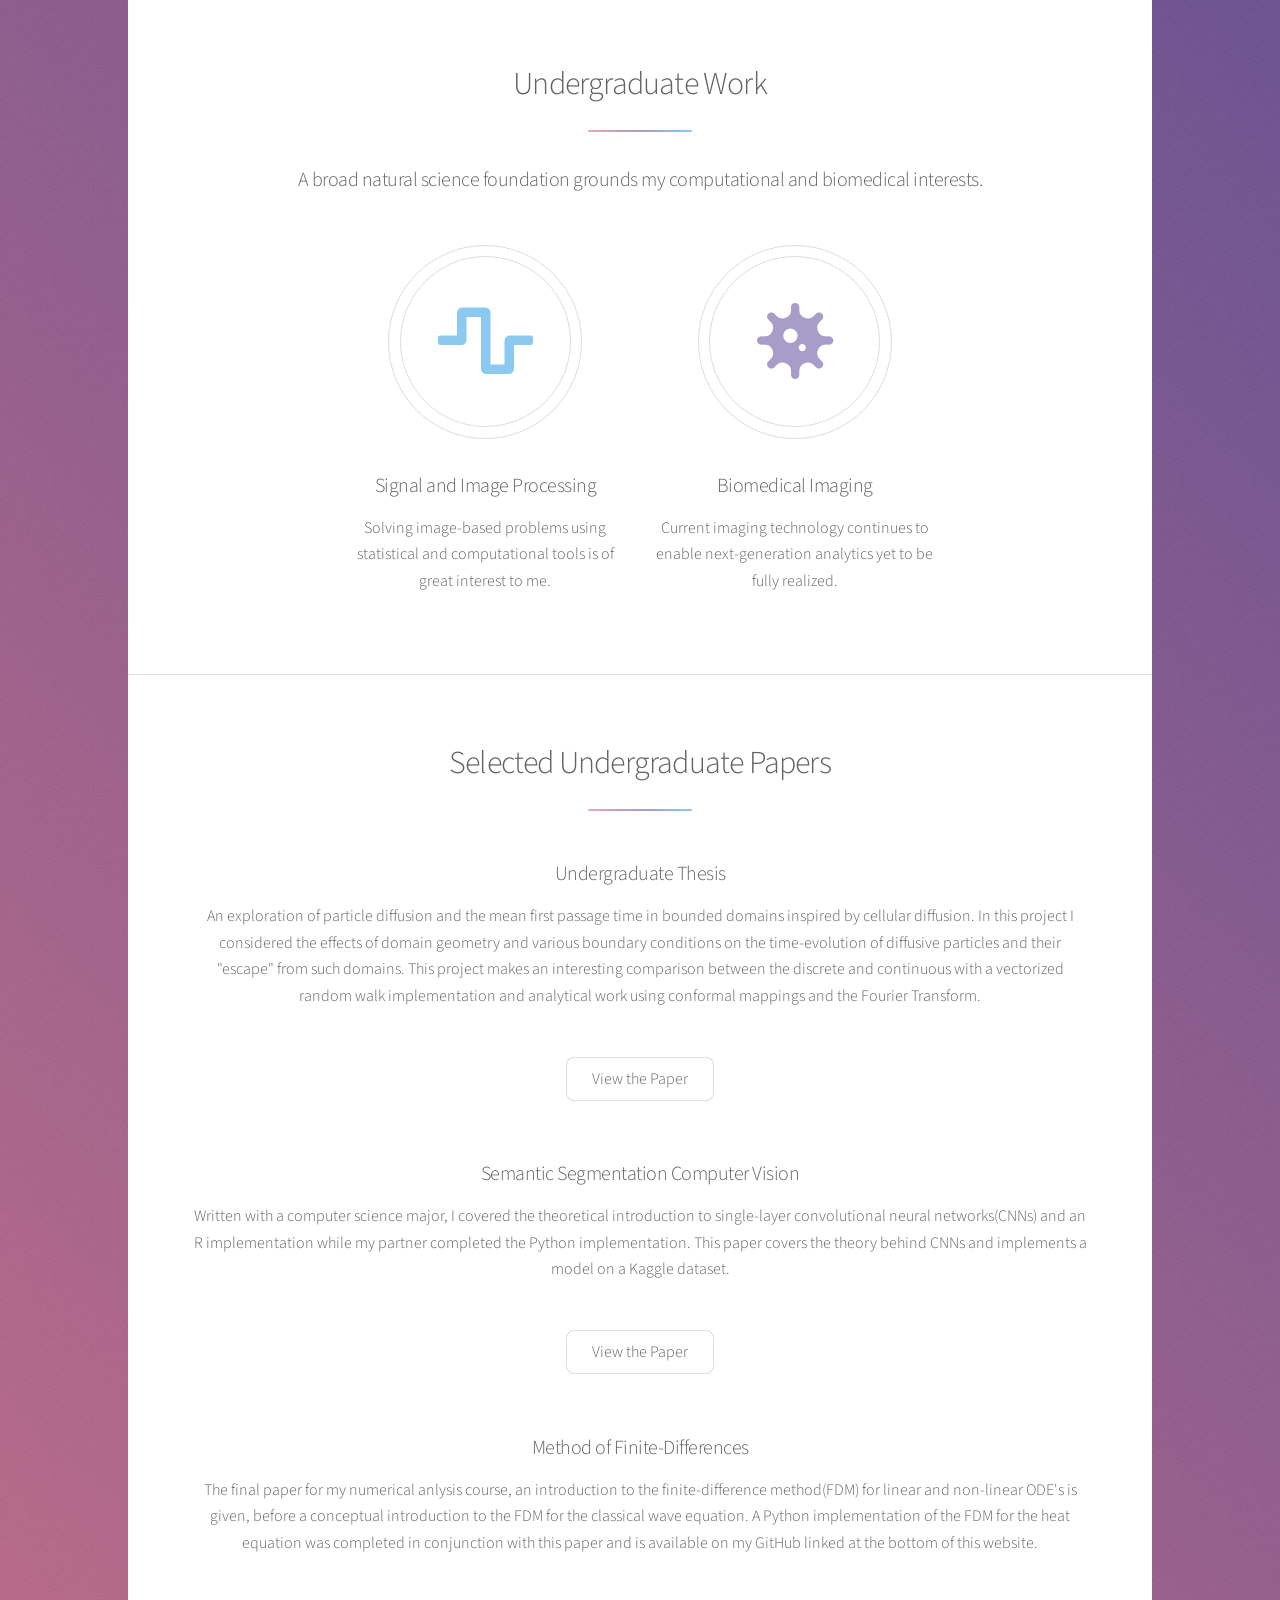
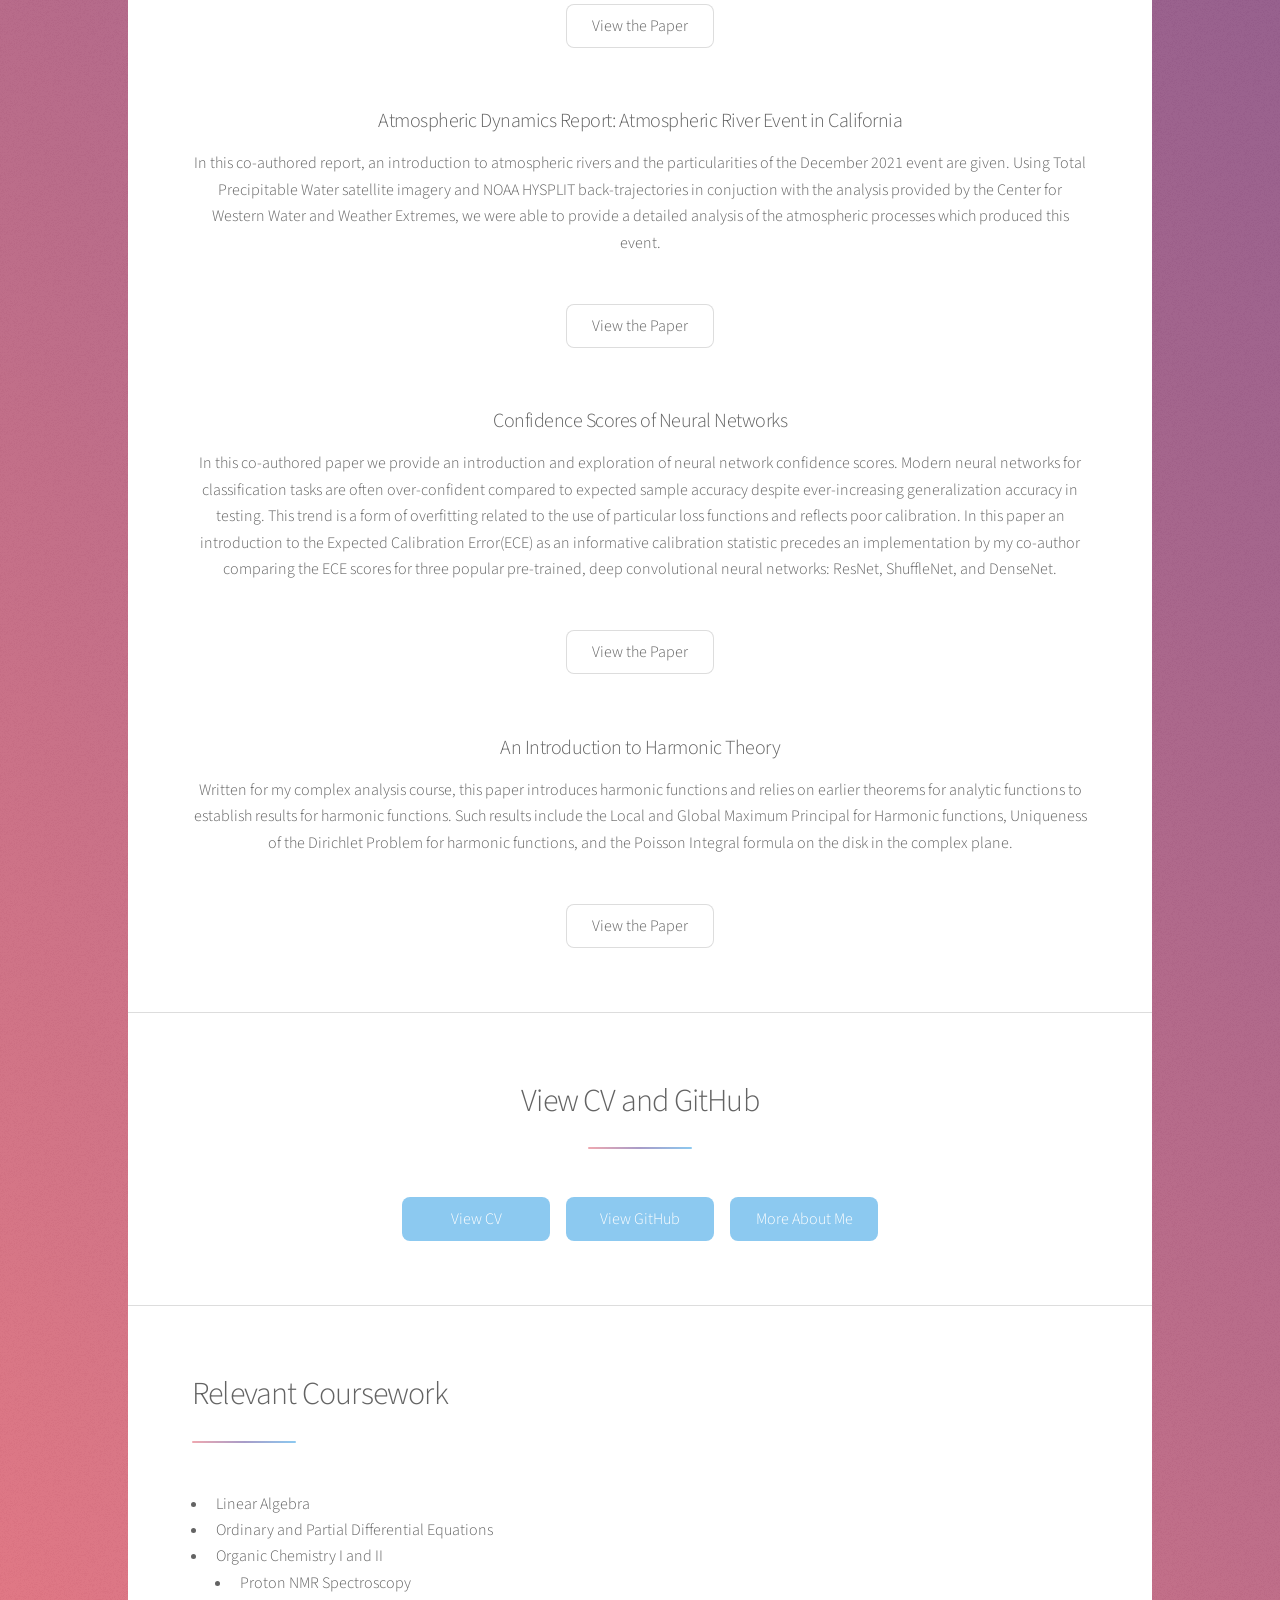
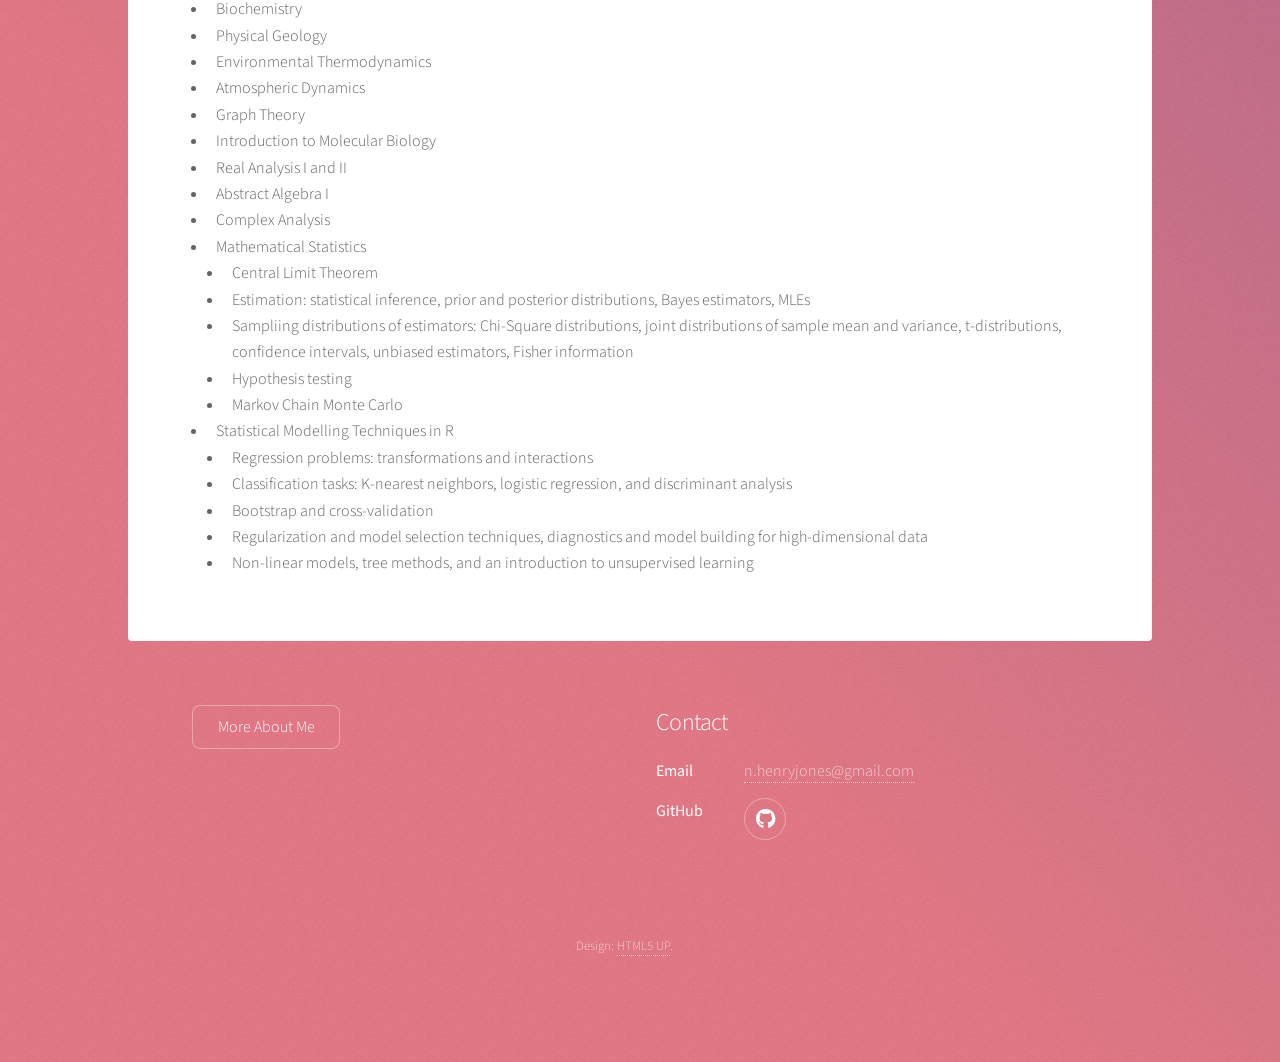
==== commit 7b2238ac: "March updates" ====
--- a/index.html
+++ b/index.html
@@ -21,7 +21,7 @@
 					<header id="header" class="alt">
 						<h1>Henry Jones</h1>
 						<p><small>B.A. Distinction in Mathematics, <i>cum laude</i> from Colorado College</small></p>
-						<p> Research Associate at Lawrence Berkeley National Laboratory. Current Biochemistry student at UC Berkeley Extension.</p>
+						<p> Research Associate at Lawrence Berkeley National Laboratory. Current student at UC Berkeley Extension.</p>
 					</header>
 
 				<!-- Nav -->
@@ -45,12 +45,12 @@
 										<header class="major">
 											<h2>Personal Interests</h2>
 										</header>
-										<p>I am interested in leverging mathematical and computational approaches to image-based biomedical research problems.</p>
+										<p>I am interested in leverging my experience with image-based biomedical research problems to contribute to high impact clinical research.</p>
 										<ul class="actions">
 											<li><a href="generic.html" class="button">More About Me</a></li>
 										</ul>
 									</div>
-									<span class="image"><img src="images/me.jpg" alt="" /></span>
+									<span class="image"><img src="images/dogs_berk.jpg" alt="" /></span>
 								</div>
 								<div class="main special">
 									<div class="content">
@@ -59,14 +59,16 @@
 										</header>
 										<p> After completing an internship at Lawrence Berkeley National Laboratory between the Applied Math Department and the 
 											Molecular Biophysics and Integrated Bioimaging Division, I have
-											returned as a research associate to complete our study of data-driven denoising
+											worked as a research associate to complete our study of self-supervised denoising
 											methods for cryogenic electron tomography. Our study undertakes a rigorous assessment of
-											the modern denoising methods using simulated and experimental data to investigate the possible
-											introduction of artifacts and loss of critical high-frequency information.
+											modern denoising methods using purified and <i>in situ</i> experimental data and proposes a novel 3D Fourier 
+											self-supervision loss for improved retention of high resolution structural features.
 										</p>
 										<ul class="actions">
 											<li>
-												<a href="SULI_Fall_2024_Paper_Final_Henry_Jones.html" target = "_blank"class="button">Internship Report</a>
+												<a href="https://pmc.ncbi.nlm.nih.gov/articles/PMC12954857" target = "_blank" class="button"> View Publication</a>
+												<a href="SULI_Fall_2024_Paper_Final_Henry_Jones.html" target = "_blank" class="button"> Internship Report</a>
+
 											</li>
 										</ul>
 									</div>
@@ -85,7 +87,7 @@
 										</p>
 										<ul class="actions">
 											<li>
-												<a href="https://arxiv.org/pdf/2408.08960" target = "_blank" class = "button"> Preprint of Upcoming Publication</a>
+												<a href="https://pubs.aip.org/aip/pop/article/32/1/013905/3332675/Application-of-mesh-refinement-to-relativistic" target = "_blank" class = "button"> View Publication</a>
 												<a href="Spring_2024_SULI_Paper_Final_Draft_Henry_Jones.html" target = "_blank" class="button">Internship Report</a>
 												<a href="https://yt-project.org/doc/index.html" target = "_blank" class = "button">The yt Project</a>
 												<a href ="https://ccse.lbl.gov/index.html" target = "_blank" class = "button">CCSE</a>
@@ -196,7 +198,7 @@
 									<ul class="actions special">
 										<li><a href="henry_jones_website_CV.html" target = "_blank" class="button primary">View CV</a></li>
 										<li><a href="https://github.com/henrynjones" target = "_blank" class="button primary">View GitHub</a></li>
-										<li><a href="generic.html" class="button">More About Me</a></li>
+										<li><a href="generic.html" class="button primary">More About Me</a></li>
 									</ul>
 								</footer>
 							</section>
@@ -209,10 +211,11 @@
 									<ul style="list-style-type:disc;">
 										<li>Linear Algebra</li>
 										<li>Ordinary and Partial Differential Equations</li>
-										<li>Organic Chemistry I and II</li>
-										<ul>
-											<li>Proton NMR Spectroscopy</li>
-										</ul>
+										<li>Organic Chemistry I and II
+										    <ul>
+												<li>Proton NMR Spectroscopy</li>
+										    </ul>
+										</li>
 										<li>Biochemistry</li>
 										<li>Physical Geology</li>
 										<li>Environmental Thermodynamics</li>
--- a/assets/css/main.css
+++ b/assets/css/main.css
@@ -1,10 +1,10 @@
 @import url(fontawesome-all.min.css);
 @import 'https://fonts.googleapis.com/css?family=Source+Sans+Pro:300,400';
 
-/*
-	Stellar by HTML5 UP
-	html5up.net | @ajlkn
-	Free for personal and commercial use under the CCA 3.0 license (html5up.net/license)
+/*
+	Stellar by HTML5 UP
+	html5up.net | @ajlkn
+	Free for personal and commercial use under the CCA 3.0 license (html5up.net/license)
 */
 
 html, body, div, span, applet, object,
@@ -2432,6 +2432,11 @@
 		padding-left: 1em;
 	}
 
+	ul ul {
+		margin-top: 0;
+		margin-bottom: 0;
+	}
+
 		ul li {
 			padding-left: 0.5em;
 		}
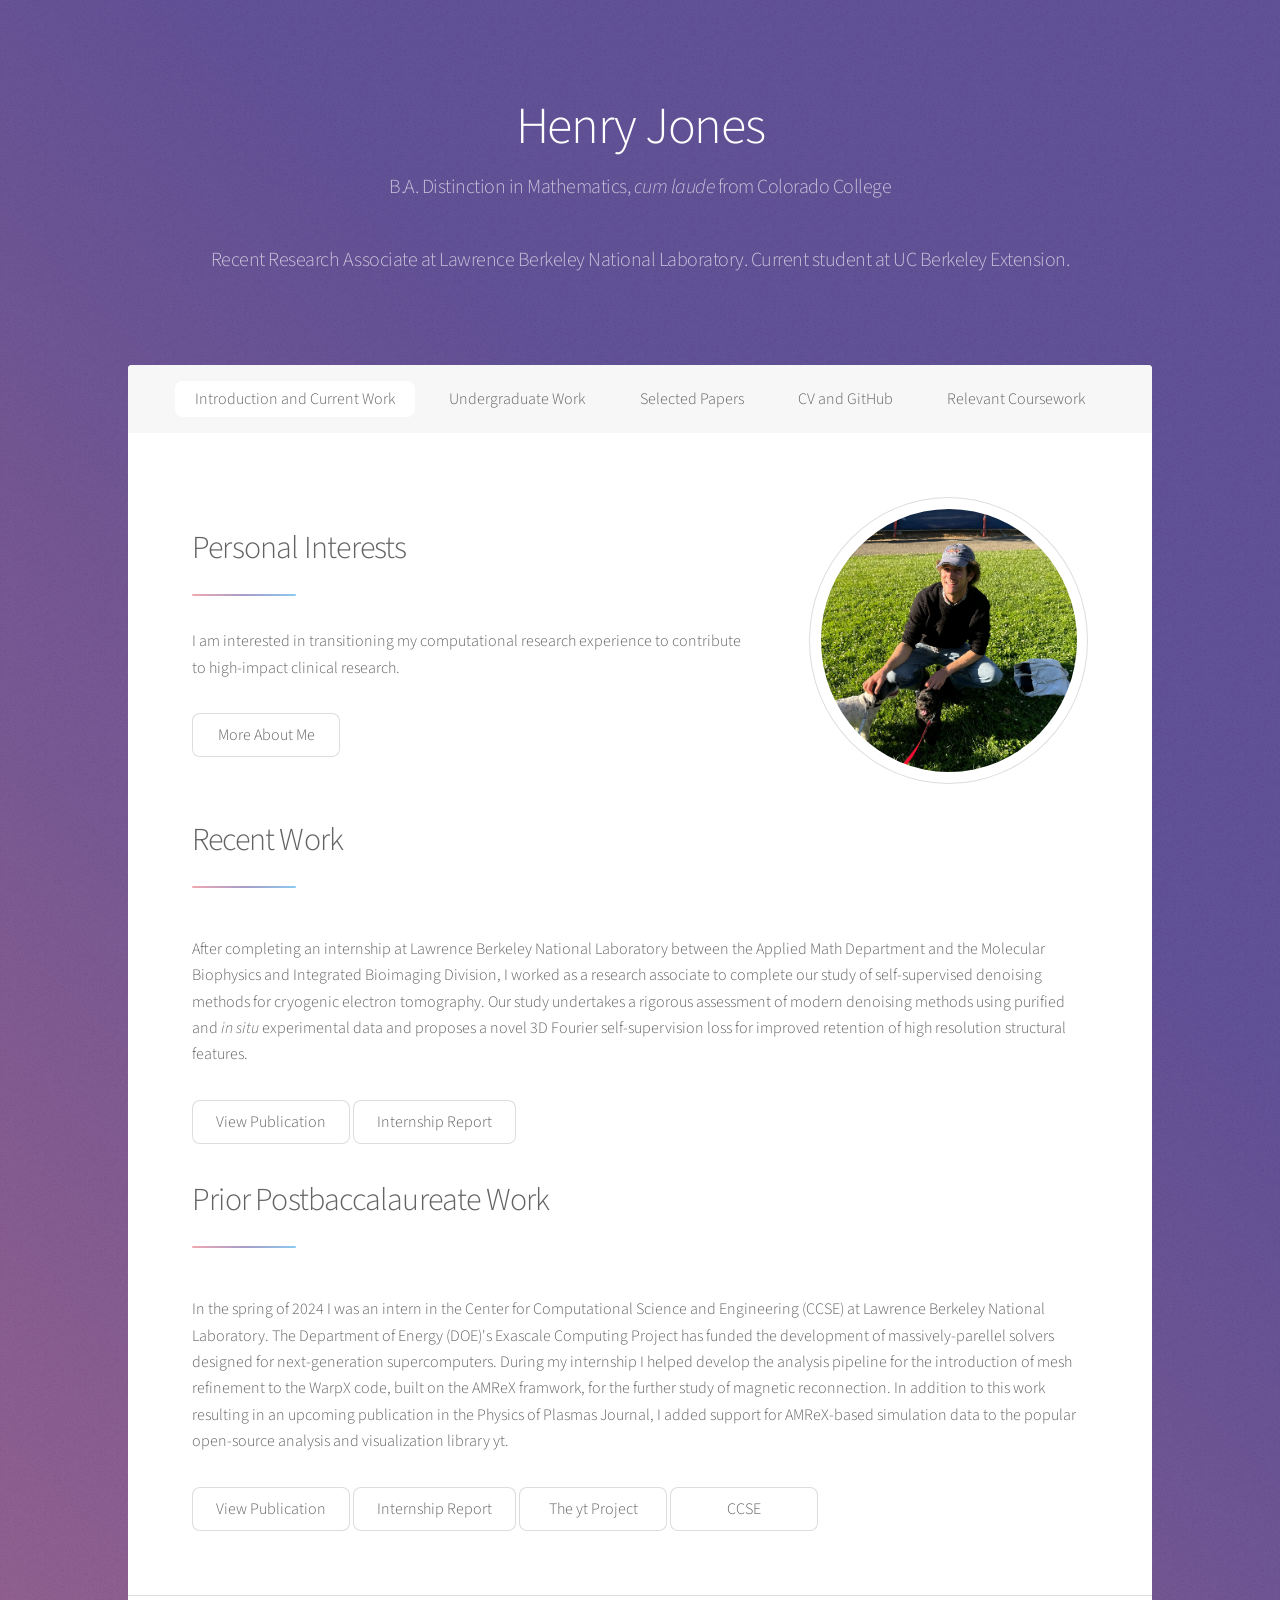
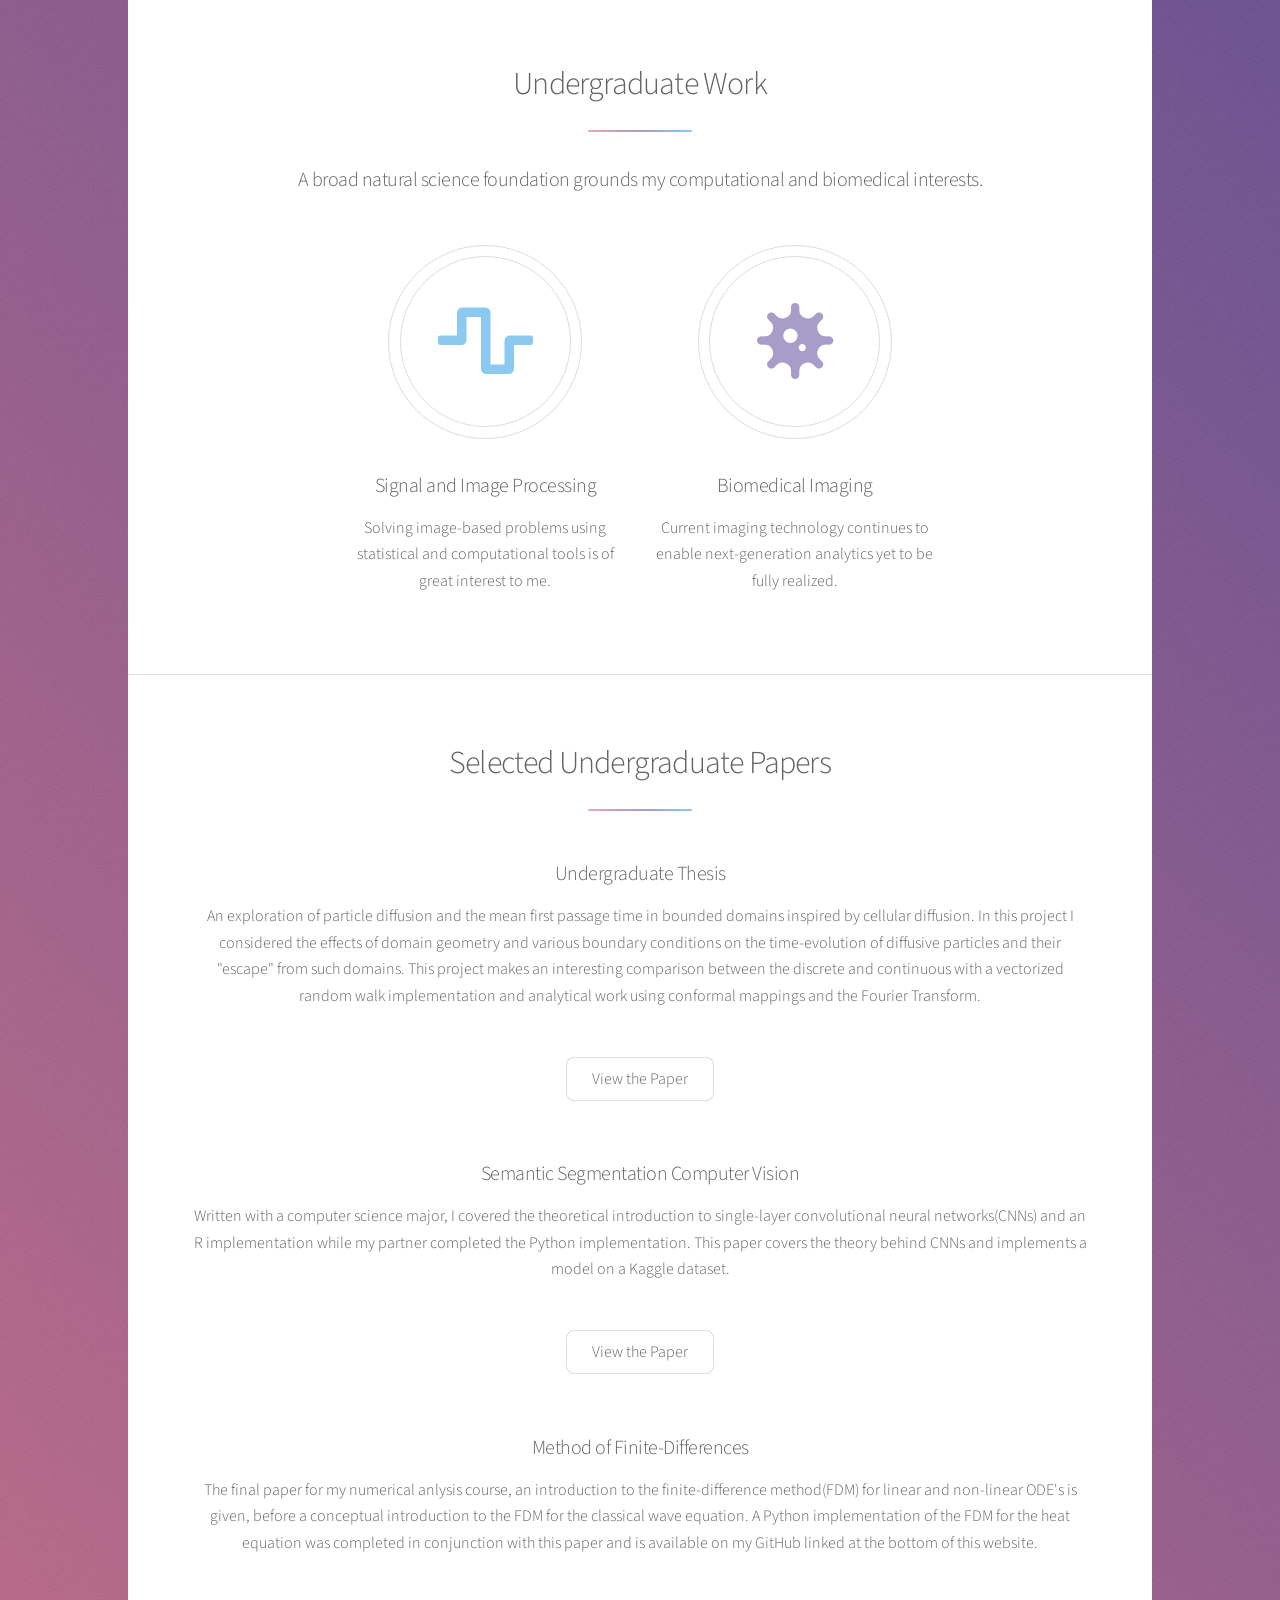
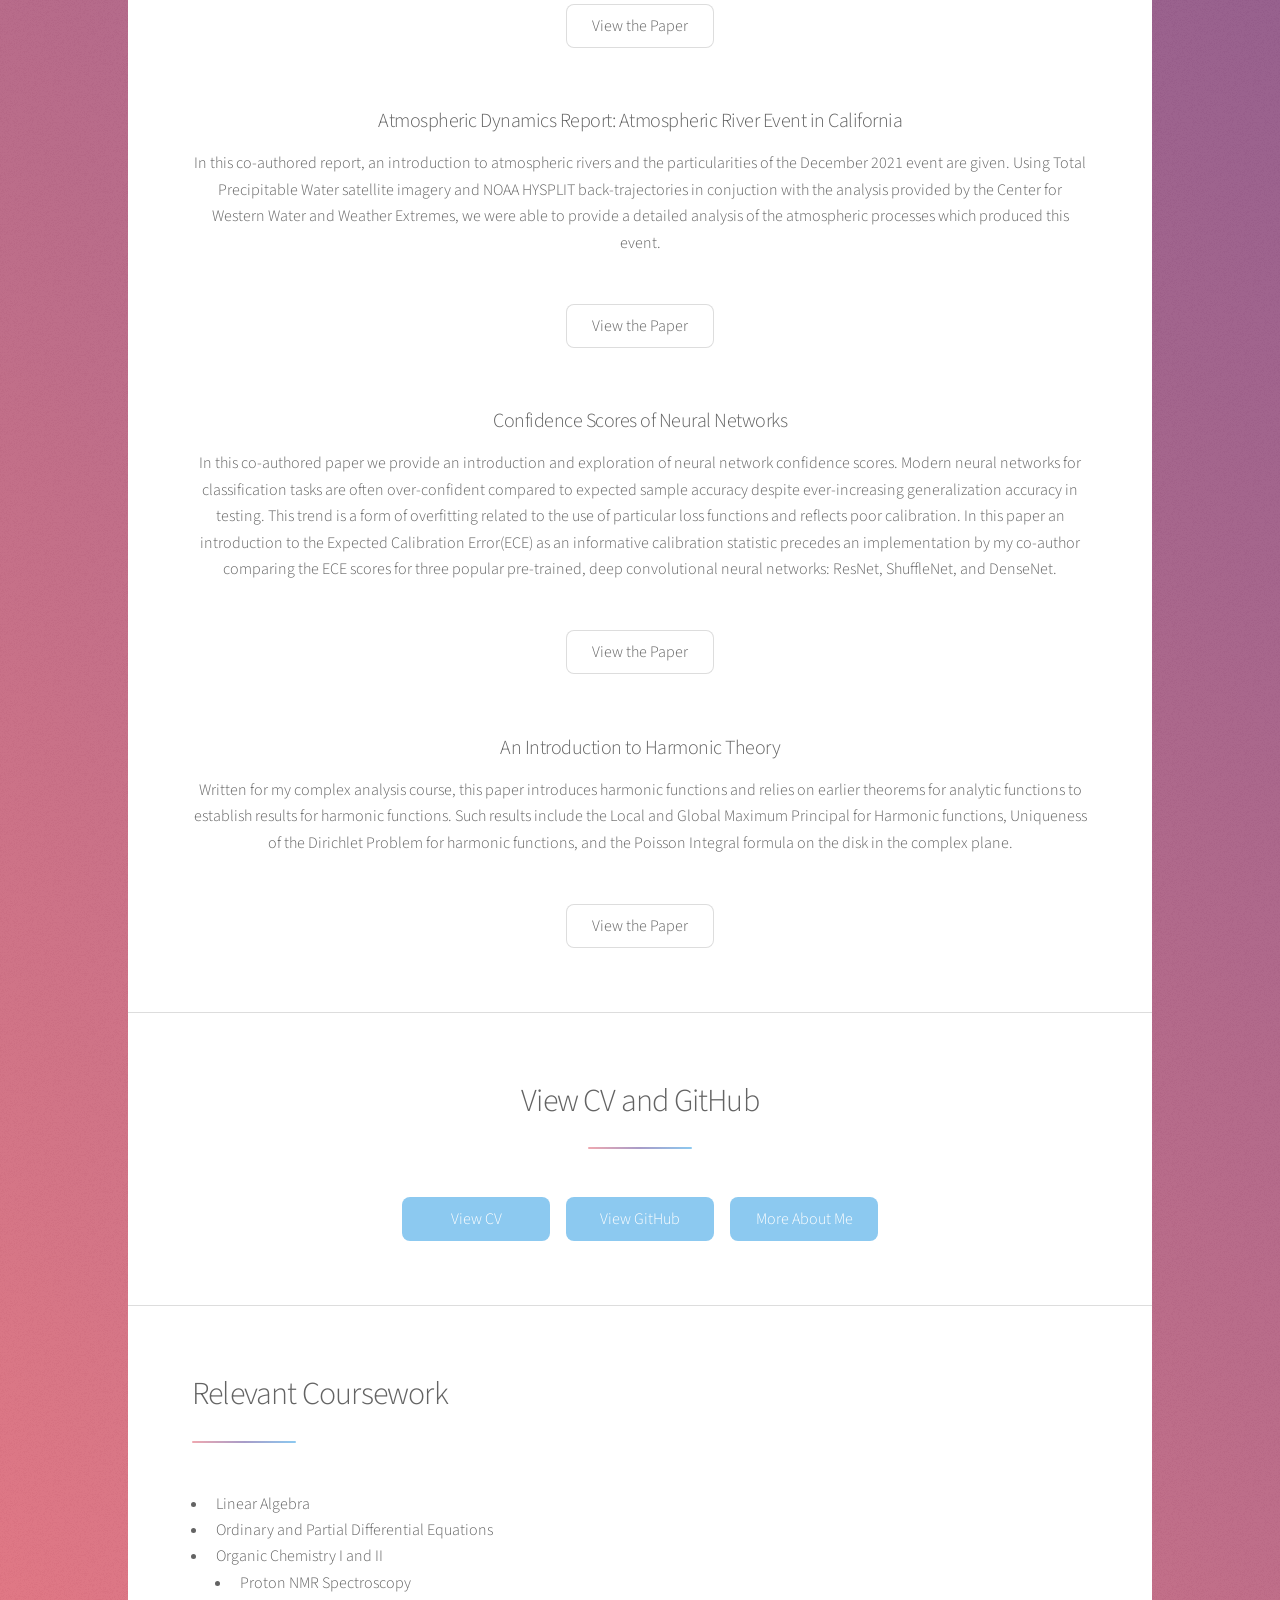
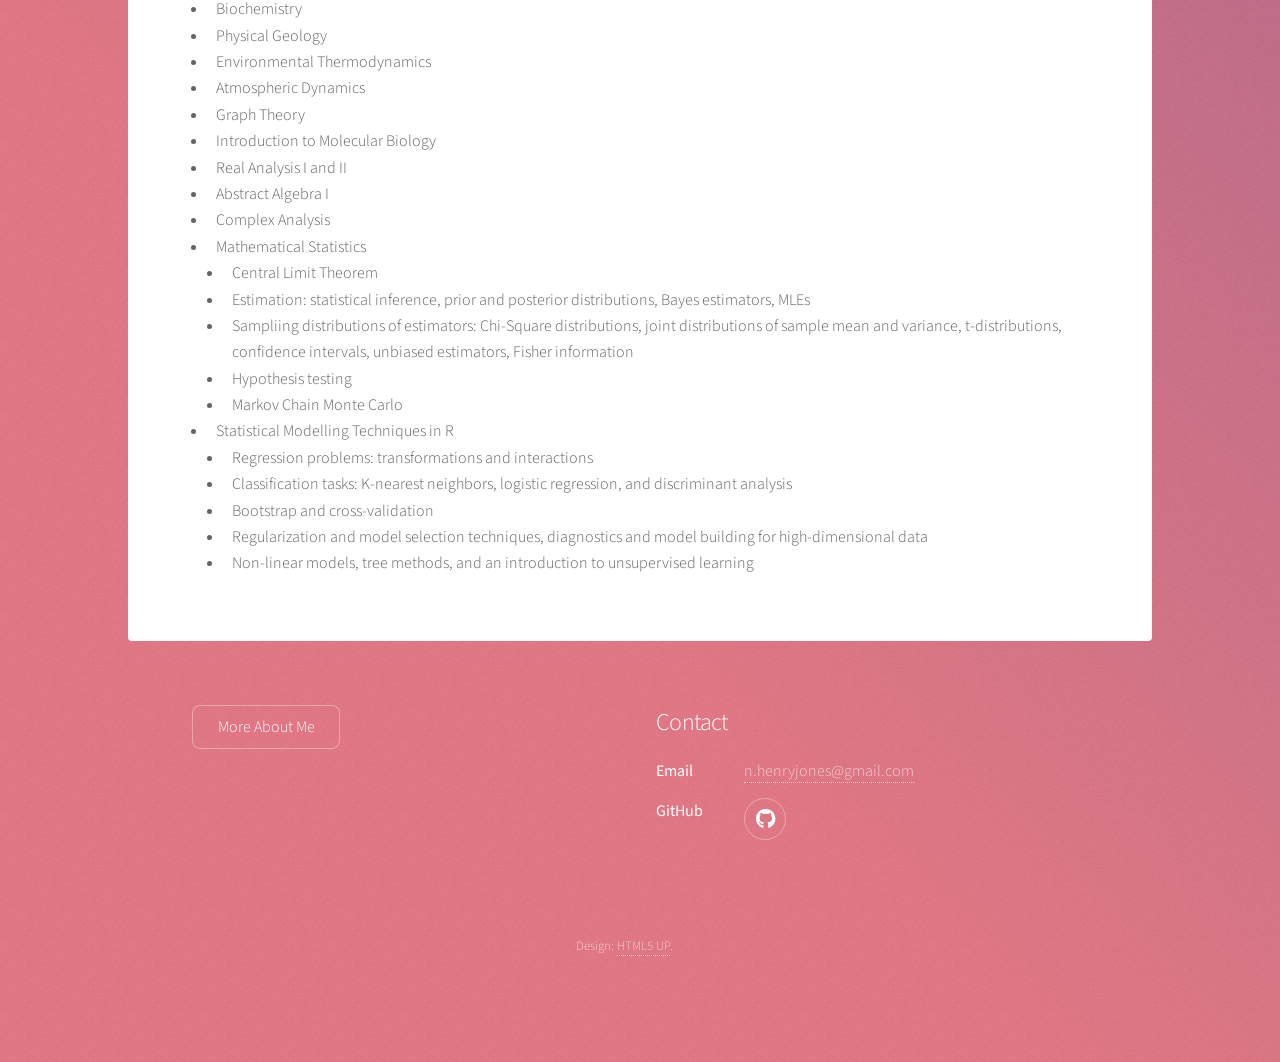
==== commit 38b1931a: "refresh" ====
--- a/index.html
+++ b/index.html
@@ -10,6 +10,8 @@
 		<meta charset="utf-8" />
 		<meta name="viewport" content="width=device-width, initial-scale=1, user-scalable=no" />
 		<link rel="stylesheet" href="assets/css/main.css" />
+		<link rel="icon" type="image/png" href="apple-touch-icon.png" />
+		<link rel="apple-touch-icon" href="apple-touch-icon.png">
 		<noscript><link rel="stylesheet" href="assets/css/noscript.css" /></noscript>
 	</head>
 	<body class="is-preload">
@@ -21,7 +23,7 @@
 					<header id="header" class="alt">
 						<h1>Henry Jones</h1>
 						<p><small>B.A. Distinction in Mathematics, <i>cum laude</i> from Colorado College</small></p>
-						<p> Research Associate at Lawrence Berkeley National Laboratory. Current student at UC Berkeley Extension.</p>
+						<p> Recent Research Associate at Lawrence Berkeley National Laboratory. Current student at UC Berkeley Extension.</p>
 					</header>
 
 				<!-- Nav -->
@@ -45,7 +47,7 @@
 										<header class="major">
 											<h2>Personal Interests</h2>
 										</header>
-										<p>I am interested in leverging my experience with image-based biomedical research problems to contribute to high impact clinical research.</p>
+										<p>I am interested in transitioning my computational research experience to contribute to high-impact clinical research.</p>
 										<ul class="actions">
 											<li><a href="generic.html" class="button">More About Me</a></li>
 										</ul>
@@ -55,11 +57,10 @@
 								<div class="main special">
 									<div class="content">
 										<header class="major">
-											<h2>Current Work</h2>
+											<h2>Recent Work</h2>
 										</header>
 										<p> After completing an internship at Lawrence Berkeley National Laboratory between the Applied Math Department and the 
-											Molecular Biophysics and Integrated Bioimaging Division, I have
-											worked as a research associate to complete our study of self-supervised denoising
+											Molecular Biophysics and Integrated Bioimaging Division, I worked as a research associate to complete our study of self-supervised denoising
 											methods for cryogenic electron tomography. Our study undertakes a rigorous assessment of
 											modern denoising methods using purified and <i>in situ</i> experimental data and proposes a novel 3D Fourier 
 											self-supervision loss for improved retention of high resolution structural features.
